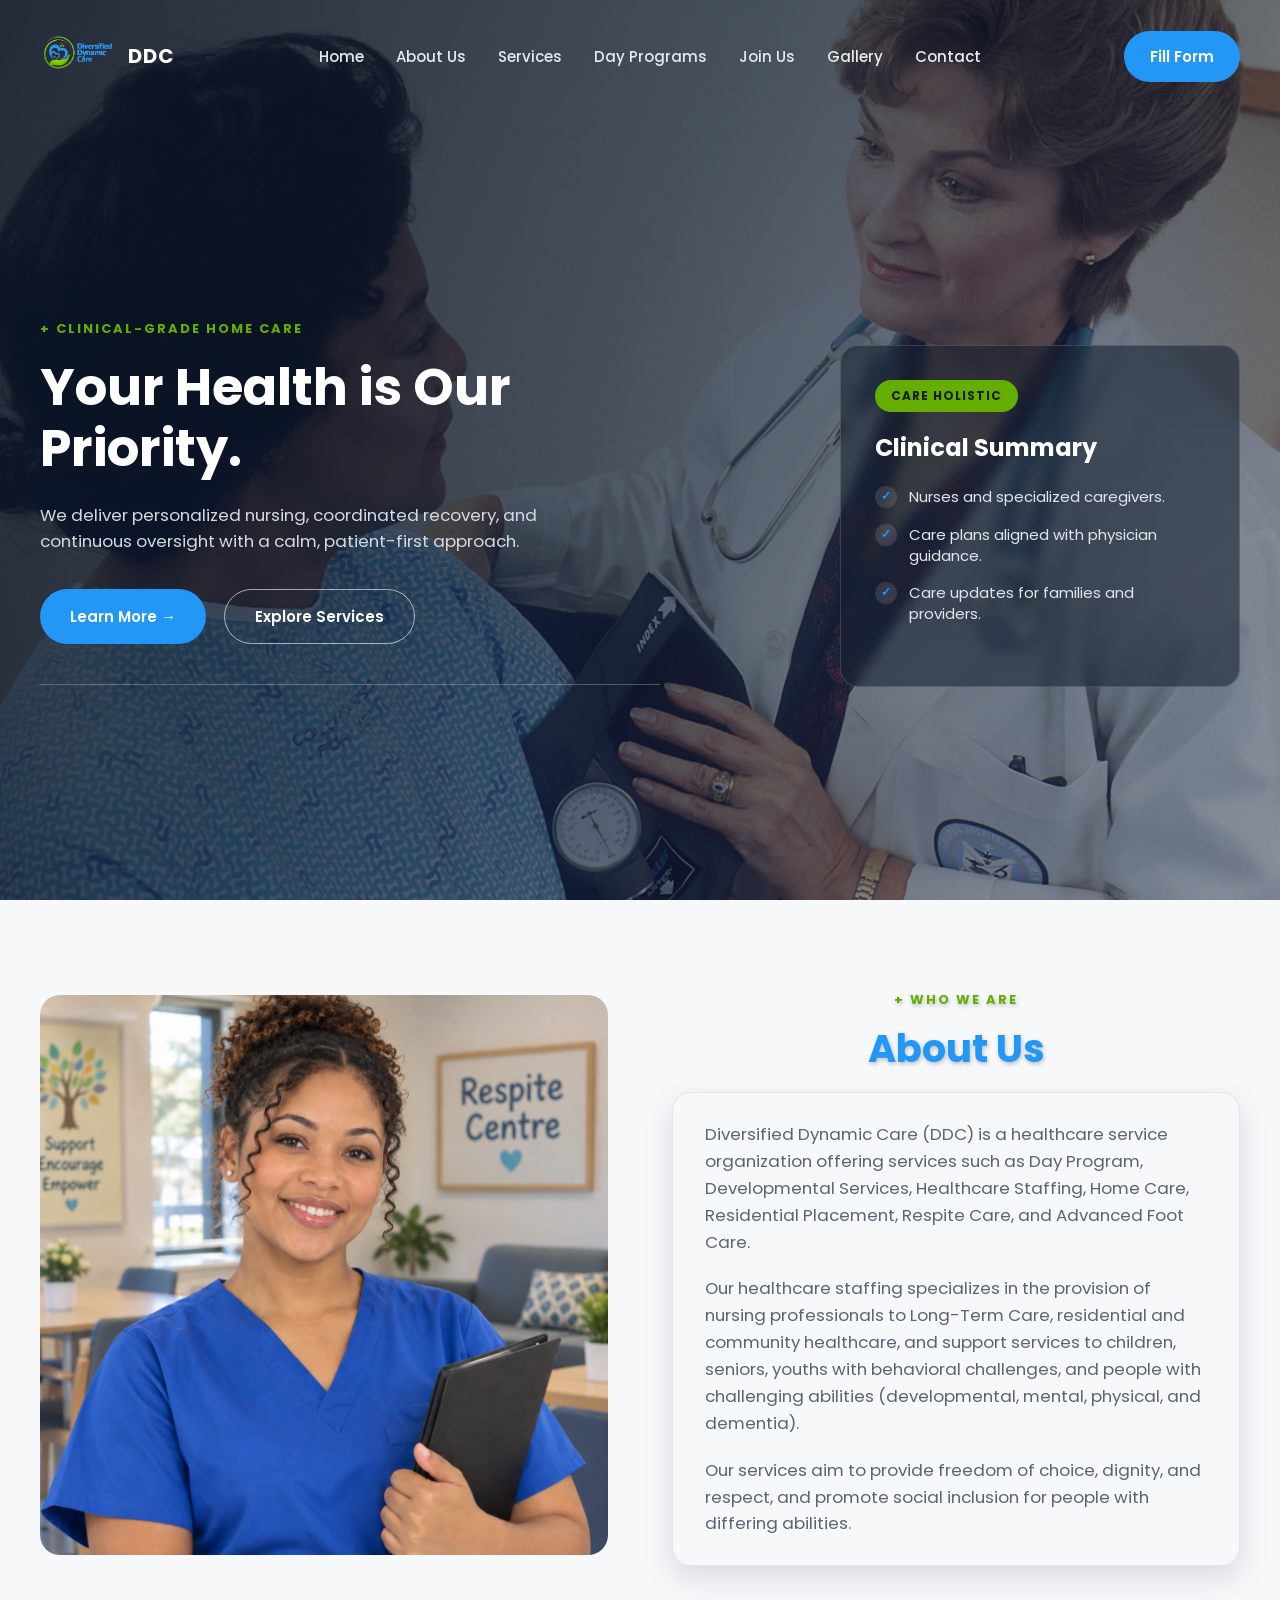
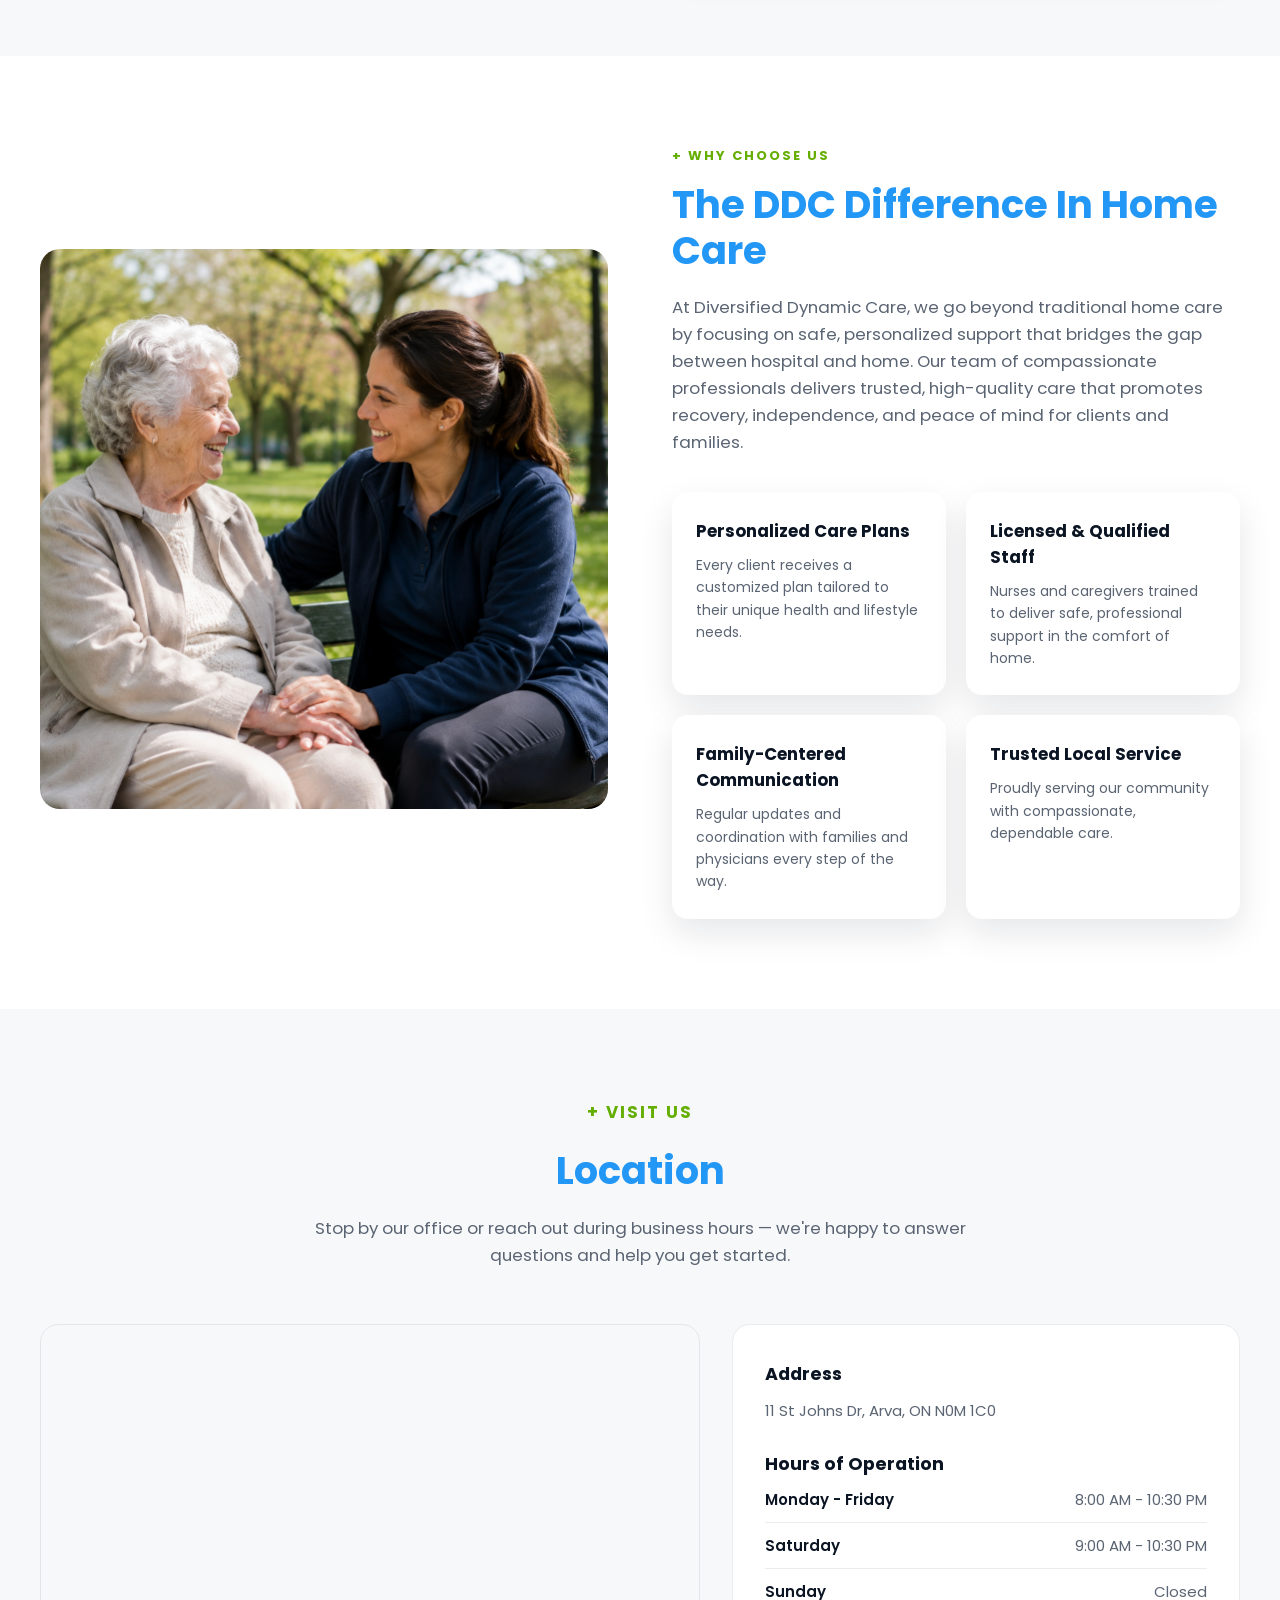
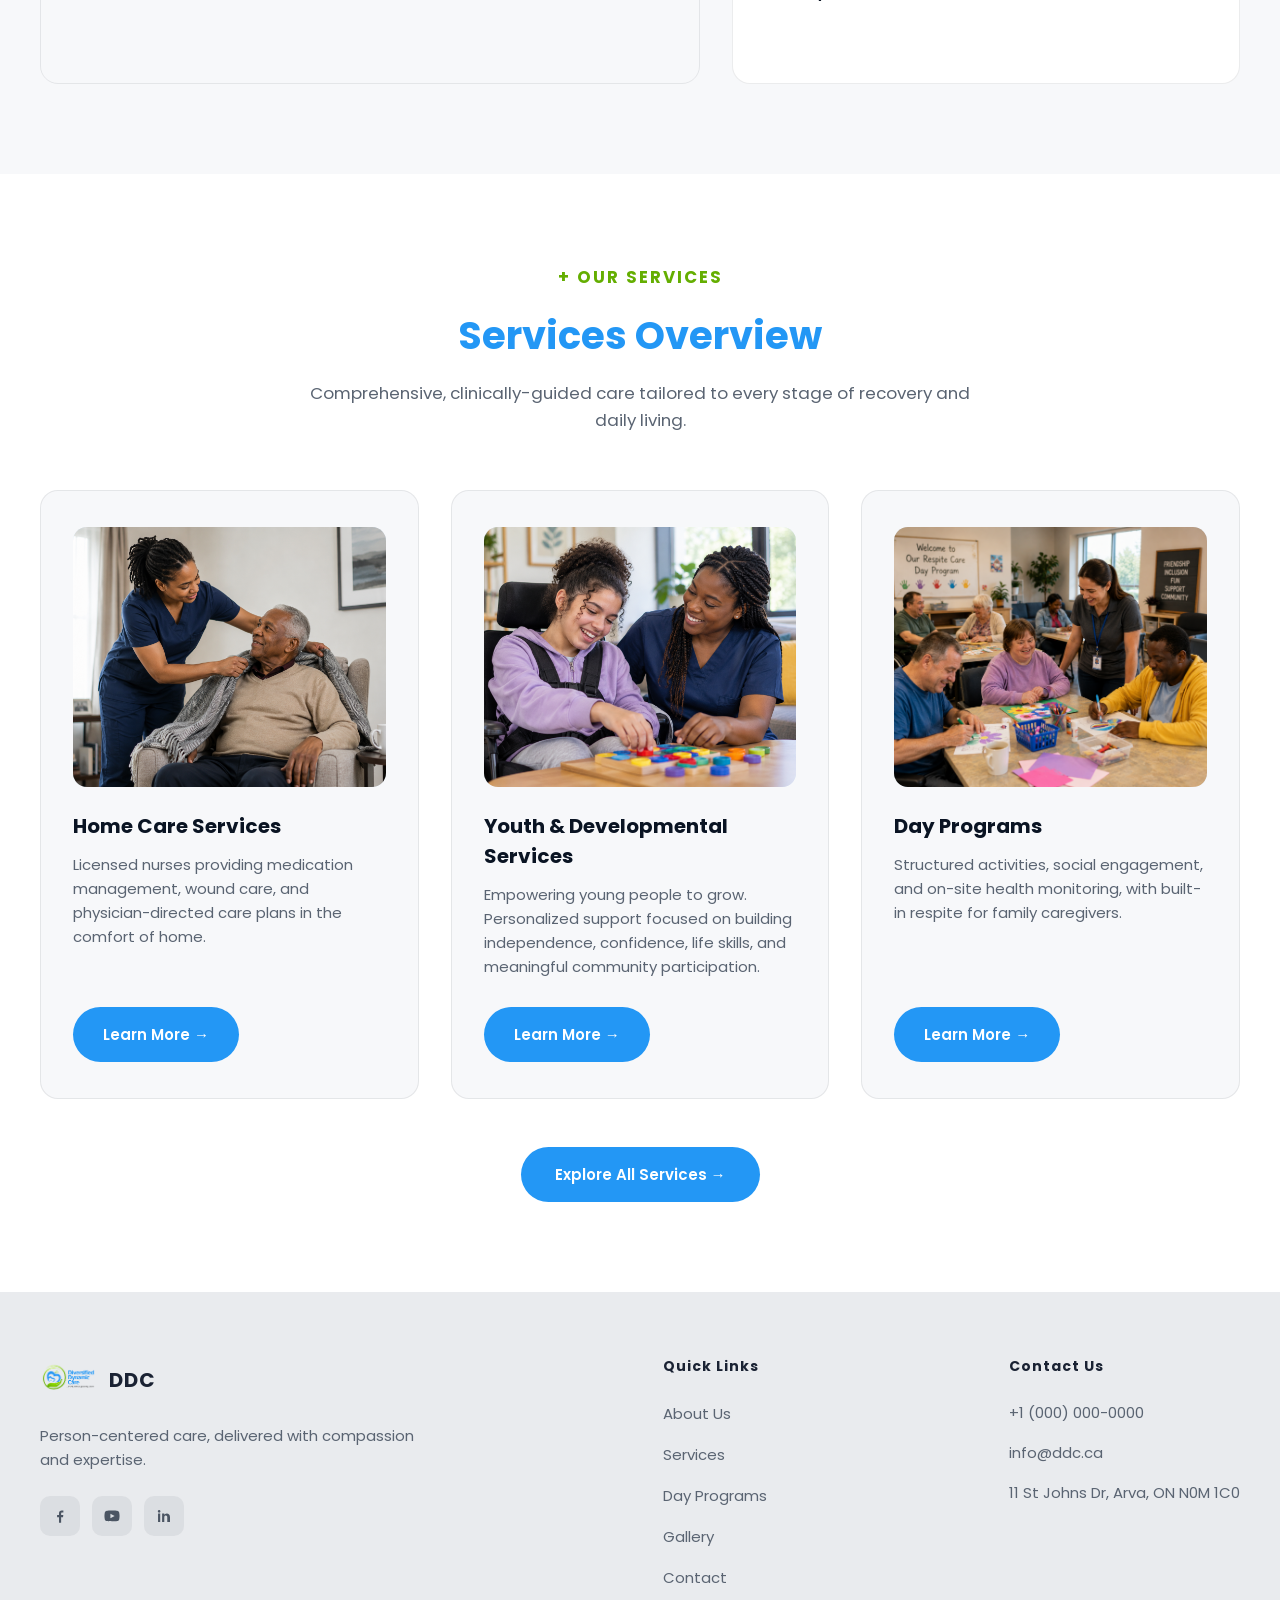
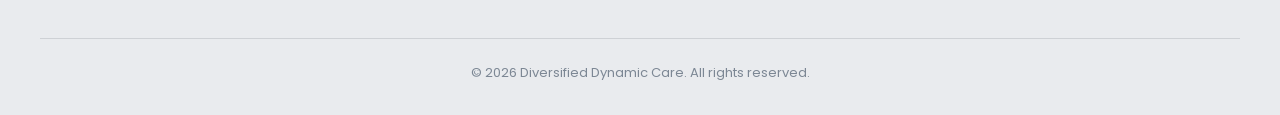
==== index.html @ 555a5833 "added about us section and image of caregiver" ====
<!doctype html>
<html lang="en">
  <head>
    <meta charset="UTF-8" />
    <meta name="viewport" content="width=device-width, initial-scale=1.0" />
    <title>Diversified Dynamic Care</title>
    <link rel="icon" type="image/png" href="images/DDC_transparent.png" />
    <link rel="preconnect" href="https://fonts.googleapis.com" />
    <link rel="preconnect" href="https://fonts.gstatic.com" crossorigin />
    <link
      rel="stylesheet"
      href="https://fonts.googleapis.com/css2?family=Poppins:wght@400;500;600;700;800&display=swap"
    />
    <link rel="stylesheet" href="css/style.css" />
  </head>
  <body>
    <section class="hero">
      <nav class="navbar">
        <div class="logo">
          <img
            src="images/DDC_transparent.png"
            alt="Diversified Dynamic Care logo"
          />
          <span class="logo-text">DDC</span>
        </div>
        <ul class="nav-links">
          <li><a href="#">Home</a></li>
          <li><a href="pages/AboutUs.html">About Us</a></li>
          <li><a href="#">Services</a></li>
          <li><a href="#">Day Programs</a></li>
          <li><a href="#">Join Us</a></li>
          <li><a href="#">Gallery</a></li>
          <li><a href="#">Contact</a></li>
        </ul>
        <a href="#" class="btn btn-pill">Fill Form</a>
        <button
          class="nav-toggle"
          aria-label="Toggle navigation"
          aria-expanded="false"
        >
          <span></span>
          <span></span>
          <span></span>
        </button>
      </nav>

      <div class="hero-body">
        <div class="hero-content">
          <p class="eyebrow">+ CLINICAL-GRADE HOME CARE</p>
          <h1>Your Health is Our Priority.</h1>
          <p class="subtext">
            We deliver personalized nursing, coordinated recovery, and
            continuous oversight with a calm, patient-first approach.
          </p>

          <div class="hero-actions">
            <a href="#" class="btn btn-primary">Learn More →</a>
            <a href="#" class="btn btn-outline">Explore Services</a>
          </div>

          <hr class="divider" />
        </div>

        <div class="hero-card">
          <span class="badge">Care Holistic</span>
          <h2>Clinical Summary</h2>
          <ul class="checklist">
            <li>
              <span class="check">✓</span> Nurses and specialized caregivers.
            </li>
            <li>
              <span class="check">✓</span> Care plans aligned with physician
              guidance.
            </li>
            <li>
              <span class="check">✓</span> Care updates for families and
              providers.
            </li>
          </ul>
        </div>
      </div>
    </section>

    <section class="about-section" id="about-us">
      <div class="about-grid">
        <div class="about-image">
          <img
            src="images/ImageOfCareGiver.png"
            alt="Diversified Dynamic Care nursing professional"
          />
        </div>

        <div class="about-content">
          <p class="eyebrow">+ Who We Are</p>
          <h2>About Us</h2>
          <div class="about-text-card">
            <p>
              Diversified Dynamic Care (DDC) is a healthcare service organization
              offering services such as Day Program, Developmental Services,
              Healthcare Staffing, Home Care, Residential Placement, Respite Care,
              and Advanced Foot Care.
            </p>
            <p>
              Our healthcare staffing specializes in the provision of nursing
              professionals to Long-Term Care, residential and community
              healthcare, and support services to children, seniors, youths with
              behavioral challenges, and people with challenging abilities
              (developmental, mental, physical, and dementia).
            </p>
            <p>
              Our services aim to provide freedom of choice, dignity, and respect,
              and promote social inclusion for people with differing abilities.
            </p>
          </div>
        </div>
      </div>
    </section>

    <section class="why-choose-section" id="why-choose-us">
      <div class="why-choose-grid">
        <div class="why-choose-image">
          <img
            src="images/CompanionCare.png"
            alt="Caregiver supporting a client at home"
          />
        </div>

        <div class="why-choose-content">
          <p class="eyebrow">+ WHY CHOOSE US</p>
          <h2>The DDC Difference In Home Care</h2>
          <p class="why-choose-text">
            At Diversified Dynamic Care, we go beyond traditional home care by
            focusing on safe, personalized support that bridges the gap between
            hospital and home. Our team of compassionate professionals delivers
            trusted, high-quality care that promotes recovery, independence, and
            peace of mind for clients and families.
          </p>

          <div class="why-choose-cards">
            <div class="why-card">
              <h3>Personalized Care Plans</h3>
              <p>
                Every client receives a customized plan tailored to their unique
                health and lifestyle needs.
              </p>
            </div>
            <div class="why-card">
              <h3>Licensed &amp; Qualified Staff</h3>
              <p>
                Nurses and caregivers trained to deliver safe, professional
                support in the comfort of home.
              </p>
            </div>
            <div class="why-card">
              <h3>Family-Centered Communication</h3>
              <p>
                Regular updates and coordination with families and physicians
                every step of the way.
              </p>
            </div>
            <div class="why-card">
              <h3>Trusted Local Service</h3>
              <p>
                Proudly serving our community with compassionate, dependable
                care.
              </p>
            </div>
          </div>
        </div>
      </div>
    </section>

    <section class="location-section" id="location">
      <div class="location-header">
        <p class="eyebrow">+ VISIT US</p>
        <h2>Location</h2>
        <p>
          Stop by our office or reach out during business hours — we're happy to
          answer questions and help you get started.
        </p>
      </div>

      <div class="location-grid">
        <div class="location-map">
          <iframe
            src="https://www.google.com/maps?q=11+St+Johns+Dr,+Arva,+ON+N0M+1C0,+Canada&output=embed"
            width="100%"
            height="100%"
            style="border: 0"
            allowfullscreen=""
            loading="lazy"
            referrerpolicy="no-referrer-when-downgrade"
            title="Diversified Dynamic Care location map"
          ></iframe>
        </div>

        <div class="location-details">
          <div class="location-address">
            <h3>Address</h3>
            <p>11 St Johns Dr, Arva, ON N0M 1C0</p>
          </div>

          <div class="location-hours">
            <h3>Hours of Operation</h3>
            <ul class="hours-list">
              <li>
                <span>Monday - Friday</span><span>8:00 AM - 10:30 PM</span>
              </li>
              <li><span>Saturday</span><span>9:00 AM - 10:30 PM</span></li>
              <li><span>Sunday</span><span>Closed</span></li>
            </ul>
          </div>
        </div>
      </div>
    </section>

    <section class="services-summary">
      <div class="services-summary-header">
        <p class="eyebrow">+ OUR SERVICES</p>
        <h2>Services Overview</h2>
        <p>
          Comprehensive, clinically-guided care tailored to every stage of
          recovery and daily living.
        </p>
      </div>

      <div class="services-grid">
        <div class="service-card">
          <div class="service-icon service-icon--image">
            <img src="images/HomeCareCardImage.png" alt="" aria-hidden="true" />
          </div>
          <h3>Home Care Services</h3>
          <p>
            Licensed nurses providing medication management, wound care, and
            physician-directed care plans in the comfort of home.
          </p>
          <a href="pages/HomeCare.html" class="btn btn-primary">Learn More →</a>
        </div>

        <div class="service-card">
          <div class="service-icon service-icon--image">
            <img src="images/youthCareImage.png" alt="" aria-hidden="true" />
          </div>
          <h3>Youth &amp; Developmental Services</h3>
          <p>
            Empowering young people to grow. Personalized support focused on
            building independence, confidence, life skills, and meaningful
            community participation.
          </p>
          <a href="pages/YouthCare.html" class="btn btn-primary"
            >Learn More →</a
          >
        </div>

        <div class="service-card">
          <div class="service-icon service-icon--image">
            <img src="images/DayProgramImage.png" alt="" aria-hidden="true" />
          </div>
          <h3>Day Programs</h3>
          <p>
            Structured activities, social engagement, and on-site health
            monitoring, with built-in respite for family caregivers.
          </p>
          <a href="pages/DayProgram.html" class="btn btn-primary"
            >Learn More →</a
          >
        </div>
      </div>

      <div class="service-summary-exploremore">
        <a href="#" class="btn btn-primary">Explore All Services →</a>
      </div>
    </section>

    <footer class="site-footer">
      <div class="footer-main">
        <div class="footer-about">
          <div class="footer-logo">
            <img
              src="images/DDC_transparent.png"
              alt="Diversified Dynamic Care logo"
            />
            <span class="footer-logo-text">DDC</span>
          </div>
          <p class="footer-tagline">
            Person-centered care, delivered with compassion and expertise.
          </p>

          <div class="footer-social">
            <a href="#" aria-label="Facebook">
              <svg viewBox="0 0 24 24" fill="currentColor" aria-hidden="true">
                <path
                  d="M13.5 21v-7.5h2.52l.38-2.93h-2.9V8.7c0-.85.24-1.43 1.46-1.43h1.55V4.65C16.2 4.58 15.32 4.5 14.29 4.5c-2.15 0-3.63 1.31-3.63 3.72v2.35H8.13v2.93h2.53V21h2.84z"
                />
              </svg>
            </a>
            <a href="#" aria-label="YouTube">
              <svg viewBox="0 0 24 24" fill="currentColor" aria-hidden="true">
                <path
                  d="M21.58 7.2a2.75 2.75 0 0 0-1.94-1.95C17.9 4.75 12 4.75 12 4.75s-5.9 0-7.64.5A2.75 2.75 0 0 0 2.42 7.2 28.7 28.7 0 0 0 1.92 12a28.7 28.7 0 0 0 .5 4.8 2.75 2.75 0 0 0 1.94 1.95c1.74.5 7.64.5 7.64.5s5.9 0 7.64-.5a2.75 2.75 0 0 0 1.94-1.95 28.7 28.7 0 0 0 .5-4.8 28.7 28.7 0 0 0-.5-4.8zM9.9 15.02V8.98L15.5 12l-5.6 3.02z"
                />
              </svg>
            </a>
            <a href="#" aria-label="LinkedIn">
              <svg viewBox="0 0 24 24" fill="currentColor" aria-hidden="true">
                <path
                  d="M6.94 8.5H4.06V20h2.88V8.5zM5.5 4c-.97 0-1.75.79-1.75 1.75s.78 1.75 1.75 1.75 1.75-.79 1.75-1.75S6.47 4 5.5 4zM20 20v-6.4c0-3.42-1.83-5.01-4.27-5.01-1.97 0-2.85 1.08-3.34 1.84V8.5H9.5c.04.82 0 11.5 0 11.5h2.89v-6.42c0-.34.02-.69.12-.93.27-.68.89-1.39 1.93-1.39 1.36 0 1.9.99 1.9 2.46V20H20z"
                />
              </svg>
            </a>
          </div>
        </div>

        <div class="footer-links">
          <h3>Quick Links</h3>
          <ul>
            <li><a href="pages/AboutUs.html">About Us</a></li>
            <li><a href="#">Services</a></li>
            <li><a href="pages/DayProgram.html">Day Programs</a></li>
            <li><a href="#">Gallery</a></li>
            <li><a href="#">Contact</a></li>
          </ul>
        </div>

        <div class="footer-contact">
          <h3>Contact Us</h3>
          <p>+1 (000) 000-0000</p>
          <p>info@ddc.ca</p>
          <p>11 St Johns Dr, Arva, ON N0M 1C0</p>
        </div>
      </div>

      <hr class="footer-divider" />

      <p class="footer-copyright">
        &copy; 2026 Diversified Dynamic Care. All rights reserved.
      </p>
    </footer>

    <script src="js/main.js"></script>
  </body>
</html>
---- css/style.css ----
* {
  margin: 0;
  padding: 0;
  box-sizing: border-box;
}

body {
  font-family: "Poppins", Arial, Helvetica, sans-serif;
}

.hero {
  position: relative;
  width: 100%;
  min-height: 100vh;
  background: url("../images/HeroImage.jpg") no-repeat center center;
  background-size: cover;
  display: flex;
  flex-direction: column;
}

.hero::before {
  content: "";
  position: absolute;
  inset: 0;
  background: linear-gradient(
    120deg,
    rgba(10, 20, 35, 0.88) 0%,
    rgba(10, 25, 45, 0.72) 45%,
    rgba(10, 25, 45, 0.4) 100%
  );
  z-index: 0;
}

.navbar {
  position: relative;
  z-index: 2;
  width: 100%;
  display: flex;
  align-items: center;
  justify-content: space-between;
  gap: 30px;
  padding: 24px 40px;
}

.navbar .logo {
  display: flex;
  align-items: center;
  gap: 12px;
}

.navbar .logo img {
  height: 64px;
}

.navbar .logo-text {
  color: #fff;
  font-size: 20px;
  font-weight: 700;
  letter-spacing: 1px;
}

.navbar .nav-links {
  list-style: none;
  display: flex;
  gap: 32px;
  flex: 1;
  justify-content: center;
}

.navbar .nav-links a {
  position: relative;
  display: inline-block;
  color: #e7ebf0;
  text-decoration: none;
  font-size: 15px;
  font-weight: 500;
}

.navbar .nav-links a:hover {
  color: #2397f5;
}

/* Create the underline */
.navbar .nav-links a::after {
  content: "";
  position: absolute;
  left: 0;
  bottom: -5px;
  width: 0;
  height: 2px;
  background-color: #86d101;
  transition: width 0.3s ease;
}

/* Show the underline when hovering */
.navbar .nav-links a:hover::after {
  width: 100%;
}

.nav-toggle {
  display: none;
  flex-direction: column;
  justify-content: center;
  align-items: center;
  gap: 5px;
  width: 32px;
  height: 32px;
  padding: 0;
  background: transparent;
  border: none;
  cursor: pointer;
}

.nav-toggle span {
  display: block;
  width: 24px;
  height: 2px;
  background: #fff;
  border-radius: 2px;
  transition:
    transform 0.25s ease,
    opacity 0.25s ease;
}

.nav-toggle.active span:nth-child(1) {
  transform: translateY(7px) rotate(45deg);
}

.nav-toggle.active span:nth-child(2) {
  opacity: 0;
}

.nav-toggle.active span:nth-child(3) {
  transform: translateY(-7px) rotate(-45deg);
}

.btn {
  display: inline-block;
  text-decoration: none;
  border-radius: 999px;
  font-weight: 600;
  font-size: 15px;
  text-align: center;
  white-space: nowrap;
}

.btn-pill {
  background: rgb(35, 151, 245);
  color: white;
  padding: 14px 26px;
}

.btn-primary {
  background: rgb(35, 151, 245);
  color: #fff;
  padding: 16px 30px;
}

.btn-primary:hover {
  background: #86d101;
}

.btn-outline {
  background: transparent;
  color: #fff;
  border: 1px solid rgba(255, 255, 255, 0.6);
  padding: 15px 30px;
}

.btn-outline:hover {
  border-color: #fff;
}

.hero-body {
  position: relative;
  z-index: 1;
  flex: 1;
  width: 100%;
  max-width: 1300px;
  margin: 0 auto;
  padding: 60px 40px 40px;
  display: flex;
  align-items: center;
  justify-content: space-between;
  gap: 60px;
  flex-wrap: wrap;
}

.hero-content {
  max-width: 620px;
}

.eyebrow {
  color: #64ae01;
  font-size: 13px;
  font-weight: 700;
  letter-spacing: 2px;
  text-transform: uppercase;
  margin-bottom: 18px;
}

.hero-content h1 {
  font-family: "Poppins", Arial, Helvetica, sans-serif;
  color: #fff;
  font-size: 3.2rem;
  font-weight: 700;
  line-height: 1.2;
  margin-bottom: 22px;
}

.hero-content .subtext {
  color: #d5dae1;
  font-size: 1.05rem;
  line-height: 1.6;
  max-width: 520px;
  margin-bottom: 34px;
}

.hero-actions {
  display: flex;
  gap: 18px;
  margin-bottom: 40px;
  flex-wrap: wrap;
}

.hero-content .divider {
  border: none;
  border-top: 1px solid rgba(255, 255, 255, 0.25);
  margin-bottom: 28px;
}

.stats {
  display: flex;
  gap: 40px;
}

.stat {
  display: flex;
  flex-direction: column;
  gap: 4px;
  padding-right: 40px;
  border-right: 1px solid rgba(255, 255, 255, 0.2);
}

.stat:last-child {
  border-right: none;
  padding-right: 0;
}

.stat-number {
  color: #fff;
  font-size: 1.7rem;
  font-weight: 700;
}

.stat-label {
  color: #b7bfc9;
  font-size: 12px;
  letter-spacing: 1px;
  text-transform: uppercase;
}

.hero-card {
  background: rgba(20, 32, 48, 0.55);
  border: 1px solid rgba(255, 255, 255, 0.15);
  border-radius: 18px;
  padding: 34px;
  width: 100%;
  max-width: 400px;
  backdrop-filter: blur(6px);
}

.hero-card .badge {
  display: inline-block;
  background: rgb(100, 174, 1);
  color: #1c1c1c;
  font-size: 12px;
  font-weight: 700;
  letter-spacing: 1px;
  text-transform: uppercase;
  padding: 7px 16px;
  border-radius: 999px;
  margin-bottom: 20px;
}

.hero-card h2 {
  color: #fff;
  font-size: 1.5rem;
  font-weight: 700;
  margin-bottom: 22px;
  line-height: 1.3;
}

.checklist {
  list-style: none;
  display: flex;
  flex-direction: column;
  gap: 16px;
  margin-bottom: 28px;
}

.checklist li {
  display: flex;
  align-items: flex-start;
  gap: 12px;
  color: #e2e6eb;
  font-size: 15px;
  line-height: 1.4;
}

.checklist .check {
  flex-shrink: 0;
  display: inline-flex;
  align-items: center;
  justify-content: center;
  width: 22px;
  height: 22px;
  border-radius: 50%;
  background: rgba(255, 255, 255, 0.12);
  color: rgb(35, 151, 245);
  font-size: 12px;
  font-weight: 700;
}

.scroll-indicator {
  position: relative;
  z-index: 1;
  display: flex;
  flex-direction: column;
  align-items: center;
  gap: 8px;
  color: #cfd5db;
  font-size: 13px;
  padding-bottom: 30px;
}

.arrow-down {
  font-size: 16px;
}

@media (max-width: 1024px) {
  .nav-toggle {
    display: flex;
  }

  .navbar .btn-pill {
    margin-left: auto;
  }

  .navbar .nav-links {
    list-style: none;
    display: flex;
    flex-direction: column;
    gap: 20px;
    position: absolute;
    top: 100%;
    left: 0;
    right: 0;
    background: #0a1423;
    padding: 20px 40px;
    max-height: 0;
    overflow: hidden;
    opacity: 0;
    visibility: hidden;
    transition:
      max-height 0.3s ease,
      opacity 0.3s ease;
  }

  .navbar .nav-links.open {
    max-height: 400px;
    opacity: 1;
    visibility: visible;
  }

  .hero-body {
    padding-top: 40px;
  }

  .hero-content h1 {
    font-size: 2.3rem;
  }
}

@media (max-width: 480px) {
  .navbar {
    padding: 16px 20px;
    gap: 12px;
  }

  .navbar .logo img {
    height: 48px;
  }

  .navbar .logo-text {
    font-size: 17px;
  }

  .navbar .btn-pill {
    padding: 10px 16px;
    font-size: 13px;
  }

  .navbar .nav-links {
    padding: 20px;
  }
}

.site-footer {
  background: #e9ebee;
  padding: 64px 40px 32px;
}

.footer-main {
  max-width: 1300px;
  margin: 0 auto;
  display: flex;
  justify-content: space-between;
  gap: 60px;
  flex-wrap: wrap;
}

.footer-about {
  max-width: 380px;
}

.footer-logo {
  display: flex;
  align-items: center;
  gap: 12px;
  margin-bottom: 20px;
}

.footer-logo img {
  height: 48px;
}

.footer-logo-text {
  color: #1a2233;
  font-size: 20px;
  font-weight: 700;
  letter-spacing: 1px;
}

.footer-tagline {
  color: #5a6472;
  font-size: 15px;
  line-height: 1.6;
  margin-bottom: 24px;
}

.footer-social {
  display: flex;
  gap: 12px;
}

.footer-social a {
  display: flex;
  align-items: center;
  justify-content: center;
  width: 40px;
  height: 40px;
  border-radius: 10px;
  background: rgba(10, 20, 35, 0.06);
  color: #4b5563;
  text-decoration: none;
}

.footer-social a:hover {
  background: rgb(35, 151, 245);
  color: #fff;
}

.footer-social svg {
  width: 18px;
  height: 18px;
}

.footer-links h3,
.footer-contact h3 {
  color: #1a2233;
  font-size: 14px;
  font-weight: 700;
  letter-spacing: 1px;
  margin-bottom: 24px;
}

.footer-links ul {
  list-style: none;
  display: flex;
  flex-direction: column;
  gap: 16px;
}

.footer-links a {
  color: #5a6472;
  text-decoration: none;
  font-size: 15px;
}

.footer-links a:hover {
  color: rgb(35, 151, 245);
}

.footer-contact p {
  color: #5a6472;
  font-size: 15px;
  line-height: 1.6;
  margin-bottom: 16px;
  max-width: 260px;
}

.footer-divider {
  max-width: 1300px;
  margin: 48px auto 24px;
  border: none;
  border-top: 1px solid rgba(10, 20, 35, 0.12);
}

.footer-copyright {
  text-align: center;
  color: #7c8794;
  font-size: 13px;
}

.about-section {
  background: #f7f8fa;
  padding: 90px 40px;
}

.about-grid {
  max-width: 1300px;
  margin: 0 auto;
  display: grid;
  grid-template-columns: 1fr 1fr;
  gap: 64px;
  align-items: center;
}

.about-image img {
  width: 100%;
  height: 560px;
  object-fit: cover;
  object-position: top center;
  border-radius: 20px;
}

.about-content .eyebrow {
  margin-bottom: 16px;
  color: #64ae01;
}

.about-content h2 {
  font-family: "Poppins", Arial, Helvetica, sans-serif;
  color: rgb(35, 151, 245);
  font-size: 2.4rem;
  font-weight: 700;
  line-height: 1.2;
  margin-bottom: 20px;
}

.about-text-card {
  background: #f7f8fa;
  border: 1px solid rgba(10, 20, 35, 0.08);
  border-radius: 18px;
  padding: 28px 32px;
  box-shadow: 0 12px 30px rgba(10, 20, 35, 0.12);
}

.about-content .eyebrow,
.about-content h2 {
  text-align: center;
  text-shadow: 1px 2px 4px rgba(10, 20, 35, 0.25);
}

.about-text-card p {
  color: #5a6472;
  font-size: 1.05rem;
  line-height: 1.6;
  margin-bottom: 20px;
}

.about-text-card p:last-child {
  margin-bottom: 0;
}

@media (max-width: 900px) {
  .about-grid {
    grid-template-columns: 1fr;
  }

  .about-image img {
    height: 340px;
  }
}

.why-choose-section {
  background: #fff;
  padding: 90px 40px;
}

.why-choose-grid {
  max-width: 1300px;
  margin: 0 auto;
  display: grid;
  grid-template-columns: 1fr 1fr;
  gap: 64px;
  align-items: center;
}

.why-choose-image img {
  width: 100%;
  height: 560px;
  object-fit: cover;
  border-radius: 20px;
}

.why-choose-content .eyebrow {
  margin-bottom: 16px;
}

.why-choose-content h2 {
  font-family: "Poppins", Arial, Helvetica, sans-serif;
  color: rgb(35, 151, 245);
  font-size: 2.4rem;
  font-weight: 700;
  line-height: 1.2;
  margin-bottom: 20px;
}

.why-choose-text {
  color: #5a6472;
  font-size: 1.05rem;
  line-height: 1.6;
  margin-bottom: 36px;
}

.why-choose-cards {
  display: grid;
  grid-template-columns: repeat(2, 1fr);
  gap: 20px;
}

.why-card {
  background: #fff;
  border-radius: 16px;
  padding: 26px 24px;
  box-shadow: 0 14px 34px rgba(10, 20, 35, 0.1);
  transition:
    transform 0.25s ease,
    box-shadow 0.25s ease;
}

.why-card:hover {
  transform: translateY(-8px);
  box-shadow: 0 20px 40px rgba(10, 20, 35, 0.16);
}

.why-card h3 {
  color: #0a1423;
  font-size: 1.05rem;
  font-weight: 700;
  margin-bottom: 10px;
}

.why-card p {
  color: #5a6472;
  font-size: 14px;
  line-height: 1.6;
}

@media (max-width: 900px) {
  .why-choose-grid {
    grid-template-columns: 1fr;
  }

  .why-choose-image img {
    height: 340px;
  }

  .why-choose-cards {
    grid-template-columns: 1fr;
  }
}

.location-section {
  background: #f7f8fa;
  padding: 90px 40px;
}

.location-header {
  max-width: 700px;
  margin: 0 auto 56px;
  text-align: center;
}

.location-header .eyebrow {
  margin-bottom: 16px;
  color: #64ae01;
}

.location-header h2 {
  font-family: "Poppins", Arial, Helvetica, sans-serif;
  color: rgb(35, 151, 245);
  font-size: 2.4rem;
  font-weight: 700;
  margin-bottom: 16px;
}

.location-header p {
  color: #5a6472;
  font-size: 1.05rem;
  line-height: 1.6;
}

.location-grid {
  max-width: 1300px;
  margin: 0 auto;
  display: grid;
  grid-template-columns: 1.3fr 1fr;
  gap: 32px;
  align-items: stretch;
}

.location-map {
  min-height: 360px;
  border-radius: 18px;
  overflow: hidden;
  border: 1px solid rgba(10, 20, 35, 0.08);
}

.location-details {
  display: flex;
  flex-direction: column;
  gap: 28px;
  background: #fff;
  border: 1px solid rgba(10, 20, 35, 0.08);
  border-radius: 18px;
  padding: 36px 32px;
}

.location-address h3,
.location-hours h3 {
  color: #0a1423;
  font-size: 1.1rem;
  font-weight: 700;
  margin-bottom: 12px;
}

.location-address p {
  color: #5a6472;
  font-size: 15px;
  line-height: 1.6;
}

.hours-list {
  list-style: none;
  display: flex;
  flex-direction: column;
  gap: 12px;
}

.hours-list li {
  display: flex;
  justify-content: space-between;
  gap: 16px;
  color: #5a6472;
  font-size: 15px;
  line-height: 1.4;
  padding-bottom: 12px;
  border-bottom: 1px solid rgba(10, 20, 35, 0.08);
}

.hours-list li:last-child {
  border-bottom: none;
  padding-bottom: 0;
}

.hours-list li span:first-child {
  color: #0a1423;
  font-weight: 600;
}

@media (max-width: 900px) {
  .location-grid {
    grid-template-columns: 1fr;
  }

  .location-map {
    min-height: 280px;
  }
}

.services-summary {
  background: #fff;
  padding: 90px 40px;
}

.services-summary-header {
  max-width: 700px;
  margin: 0 auto 56px;
  text-align: center;
}

.services-summary-header .eyebrow {
  margin-bottom: 16px;
  color: #64ae01;
}

.services-summary-header h2 {
  font-family: "Poppins", Arial, Helvetica, sans-serif;
  color: rgb(35, 151, 245);
  font-size: 2.4rem;
  font-weight: 700;
  margin-bottom: 16px;
}

.services-summary-header p {
  color: #5a6472;
  font-size: 1.05rem;
  line-height: 1.6;
}

.services-grid {
  max-width: 1300px;
  margin: 0 auto;
  display: grid;
  grid-template-columns: repeat(3, 1fr);
  gap: 32px;
}

.service-card {
  display: flex;
  flex-direction: column;
  align-items: flex-start;
  background: #f7f8fa;
  border: 1px solid rgba(10, 20, 35, 0.08);
  border-radius: 18px;
  padding: 36px 32px;
}

.service-icon {
  display: flex;
  align-items: center;
  justify-content: center;
  width: 56px;
  height: 56px;
  border-radius: 14px;
  background: rgba(35, 151, 245, 0.12);
  color: rgb(35, 151, 245);
  margin-bottom: 24px;
}

.service-icon svg {
  width: 26px;
  height: 26px;
}

.service-icon img {
  width: 100%;
  height: 100%;
  border-radius: 14px;
  object-fit: cover;
  object-position: center;
}

.service-icon--image {
  width: 100%;
  height: 260px;
  align-self: center;
}

.service-card h3 {
  color: #0a1423;
  font-size: 1.25rem;
  font-weight: 700;
  margin-bottom: 12px;
}

.service-card p {
  color: #5a6472;
  font-size: 15px;
  line-height: 1.6;
  margin-bottom: 28px;
  flex: 1;
}

.service-card .btn {
  margin-top: auto;
}

.service-summary-exploremore {
  max-width: 1300px;
  margin: 48px auto 0;
  text-align: center;
}

.service-summary-exploremore .btn {
  padding: 16px 34px;
  animation: cta-bounce 1.6s ease-in-out infinite;
}

@keyframes cta-bounce {
  0%,
  100% {
    transform: translateY(0);
  }
  50% {
    transform: translateY(-10px);
  }
}

@media (max-width: 900px) {
  .services-grid {
    grid-template-columns: 1fr;
  }
}

@media (max-width: 700px) {
  .site-footer {
    padding: 48px 24px 24px;
  }

  .footer-main {
    flex-direction: column;
    gap: 40px;
  }
}
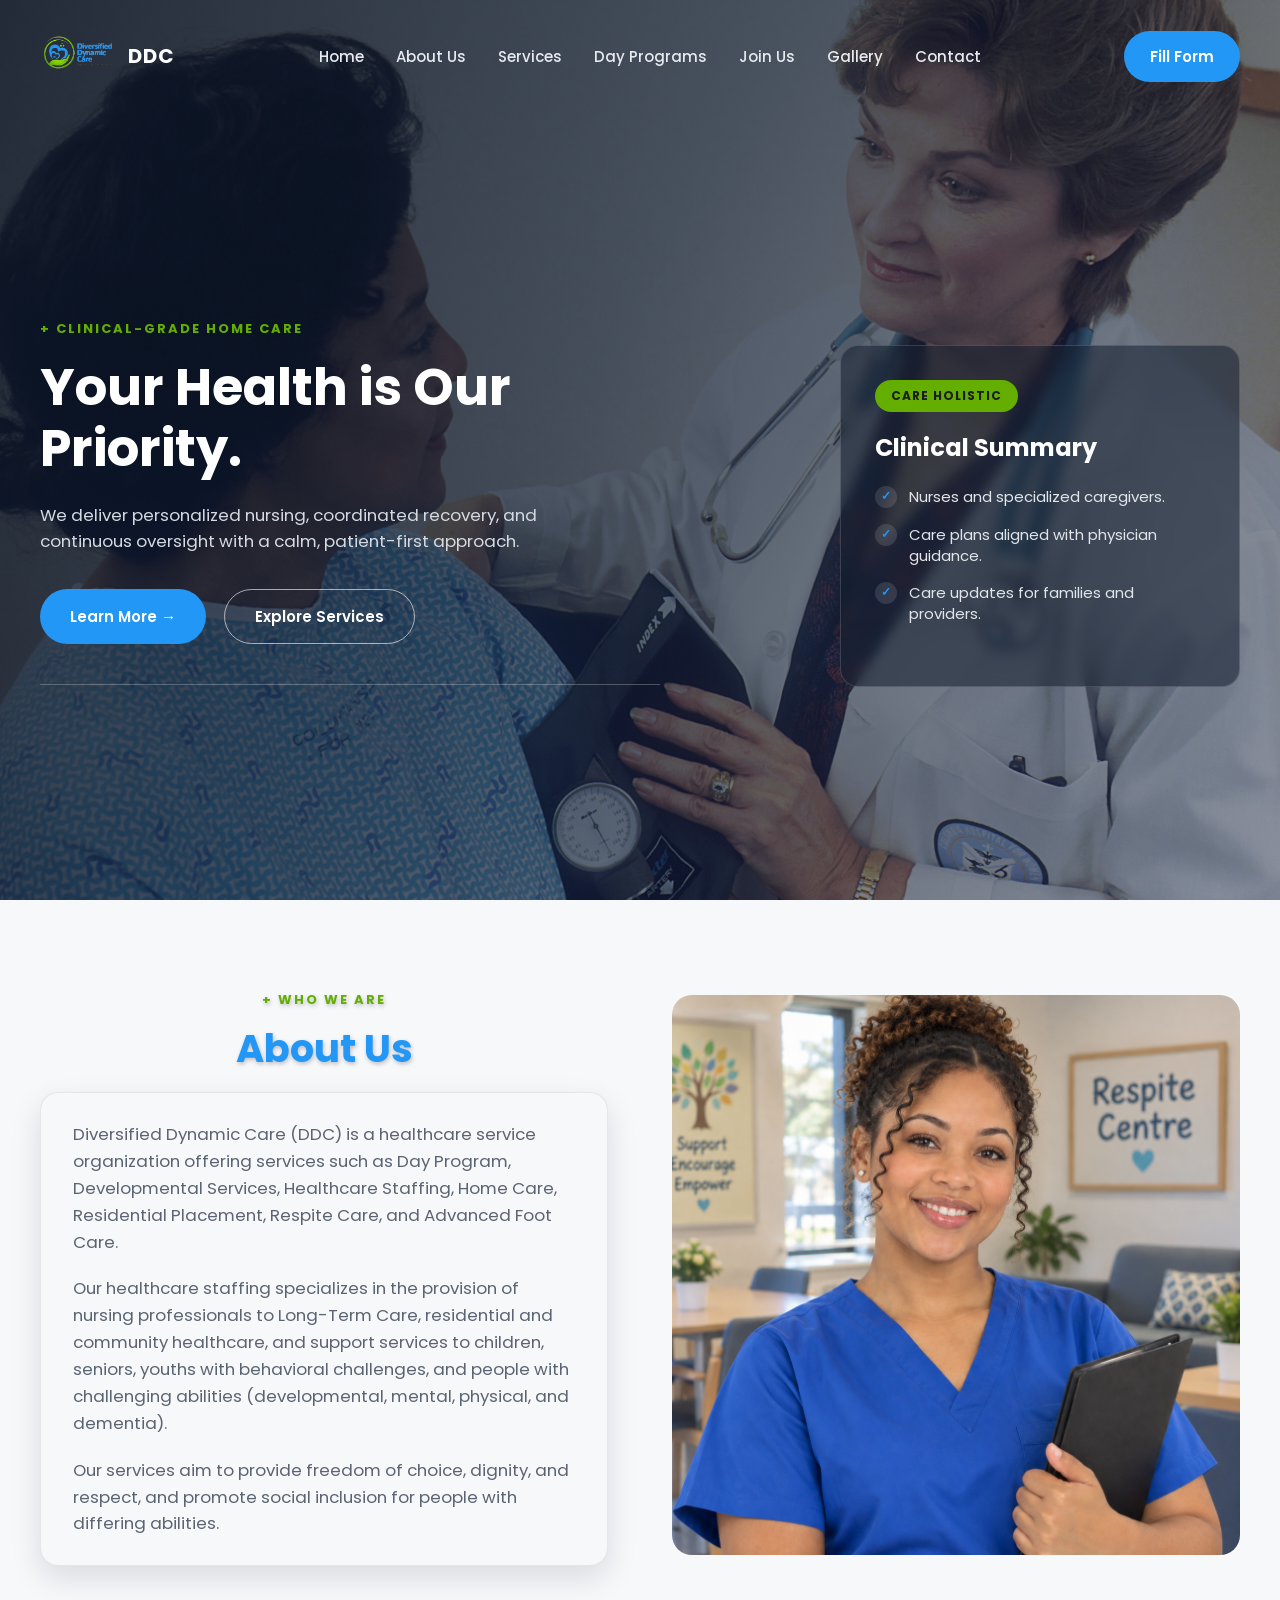
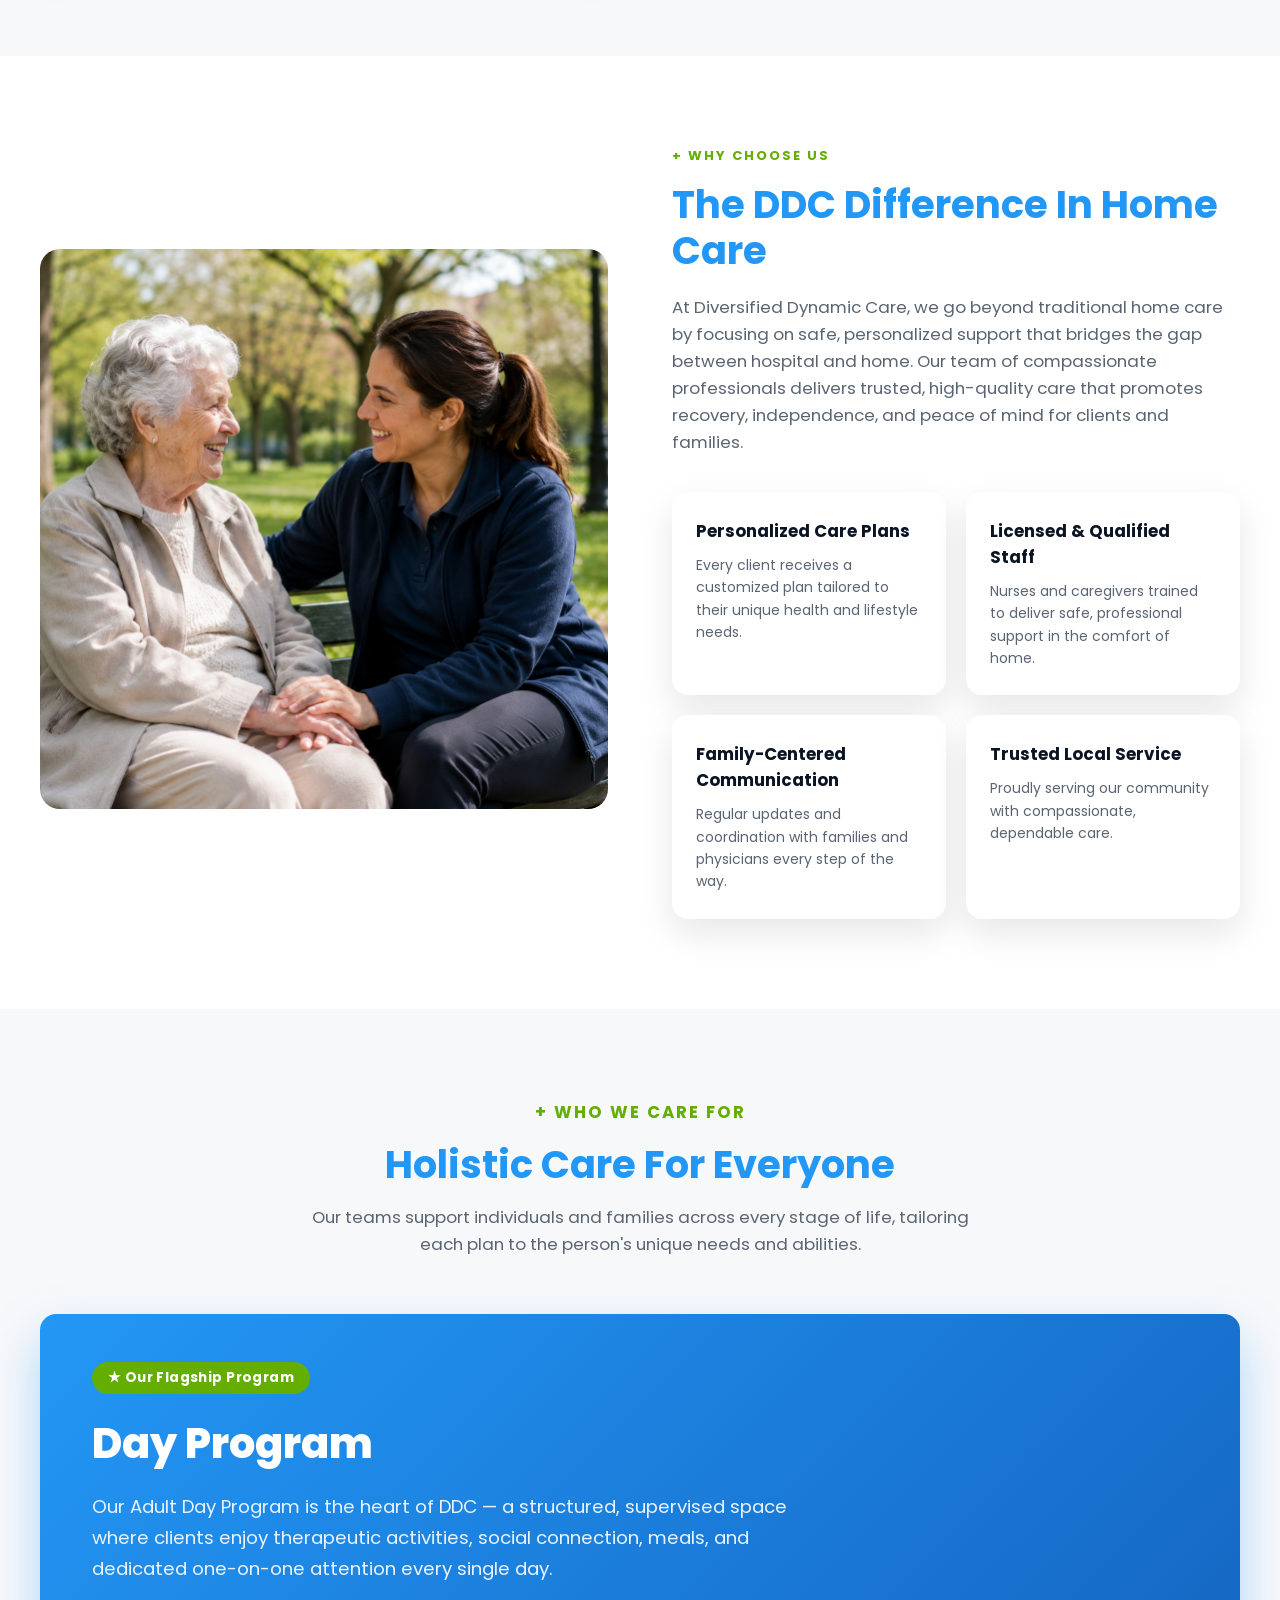
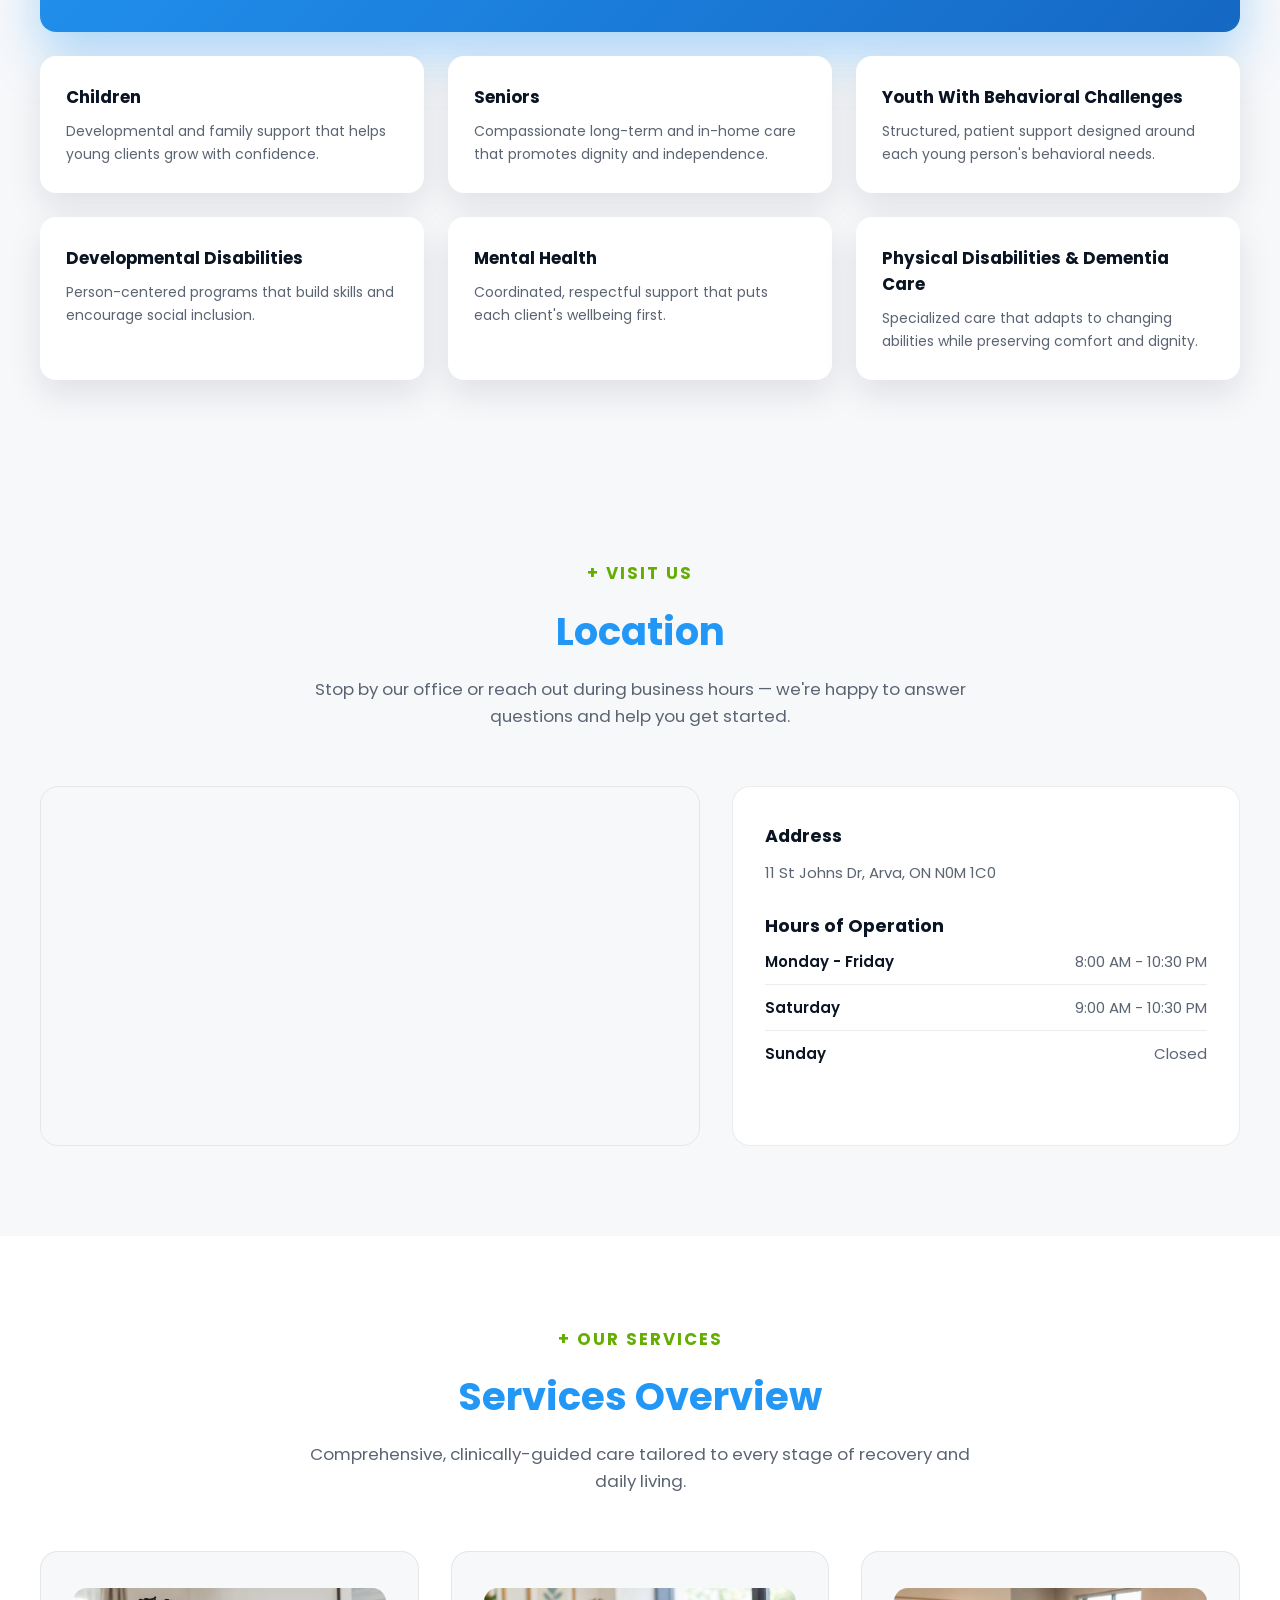
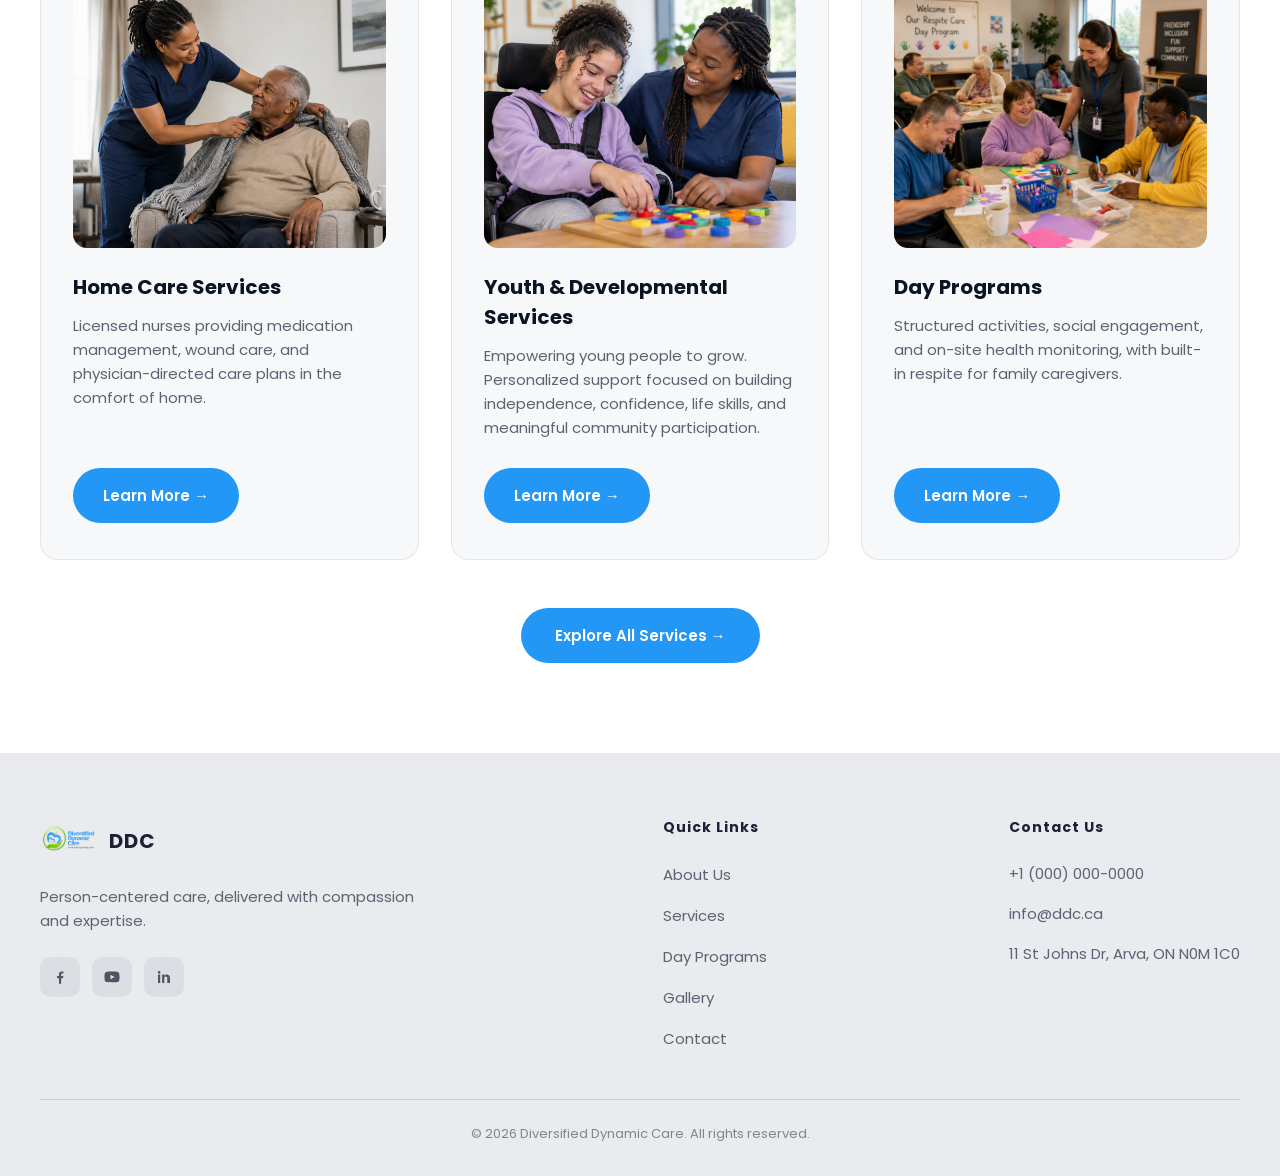
==== commit 9f7e3a77: "Added who we serve" ====
--- a/index.html
+++ b/index.html
@@ -83,13 +83,6 @@
 
     <section class="about-section" id="about-us">
       <div class="about-grid">
-        <div class="about-image">
-          <img
-            src="images/ImageOfCareGiver.png"
-            alt="Diversified Dynamic Care nursing professional"
-          />
-        </div>
-
         <div class="about-content">
           <p class="eyebrow">+ Who We Are</p>
           <h2>About Us</h2>
@@ -112,6 +105,13 @@
               and promote social inclusion for people with differing abilities.
             </p>
           </div>
+        </div>
+
+        <div class="about-image">
+          <img
+            src="images/ImageOfCareGiver.png"
+            alt="Diversified Dynamic Care nursing professional"
+          />
         </div>
       </div>
     </section>
@@ -170,6 +170,73 @@
       </div>
     </section>
 
+    <section class="who-we-care-section" id="who-we-care-for">
+      <div class="who-we-care-header">
+        <p class="eyebrow">+ WHO WE CARE FOR</p>
+        <h2>Holistic Care For Everyone</h2>
+        <p>
+          Our teams support individuals and families across every stage of
+          life, tailoring each plan to the person's unique needs and
+          abilities.
+        </p>
+      </div>
+
+      <div class="who-we-care-grid">
+        <div class="care-card care-card--featured">
+          <span class="care-badge">★ Our Flagship Program</span>
+          <h3>Day Program</h3>
+          <p>
+            Our Adult Day Program is the heart of DDC — a structured,
+            supervised space where clients enjoy therapeutic activities,
+            social connection, meals, and dedicated one-on-one attention
+            every single day.
+          </p>
+        </div>
+        <div class="care-card">
+          <h3>Children</h3>
+          <p>
+            Developmental and family support that helps young clients grow
+            with confidence.
+          </p>
+        </div>
+        <div class="care-card">
+          <h3>Seniors</h3>
+          <p>
+            Compassionate long-term and in-home care that promotes dignity
+            and independence.
+          </p>
+        </div>
+        <div class="care-card">
+          <h3>Youth With Behavioral Challenges</h3>
+          <p>
+            Structured, patient support designed around each young person's
+            behavioral needs.
+          </p>
+        </div>
+        <div class="care-card">
+          <h3>Developmental Disabilities</h3>
+          <p>
+            Person-centered programs that build skills and encourage social
+            inclusion.
+          </p>
+        </div>
+        <div class="care-card">
+          <h3>Mental Health</h3>
+          <p>
+            Coordinated, respectful support that puts each client's wellbeing
+            first.
+          </p>
+        </div>
+        <div class="care-card">
+          <h3>Physical Disabilities &amp; Dementia Care</h3>
+          <p>
+            Specialized care that adapts to changing abilities while
+            preserving comfort and dignity.
+          </p>
+        </div>
+      </div>
+    </section>
+
     <section class="location-section" id="location">
       <div class="location-header">
         <p class="eyebrow">+ VISIT US</p>
--- a/css/style.css
+++ b/css/style.css
@@ -406,6 +406,24 @@
   }
 }
 
+@media (max-width: 480px) {
+  .about-image img {
+    height: 240px;
+  }
+
+  .about-content h2 {
+    font-size: 1.7rem;
+  }
+
+  .about-text-card {
+    padding: 20px 16px;
+  }
+
+  .about-text-card p {
+    font-size: 0.95rem;
+  }
+}
+
 .site-footer {
   background: #e9ebee;
   padding: 64px 40px 32px;
@@ -585,12 +603,24 @@
 }
 
 @media (max-width: 900px) {
+  .about-section {
+    padding: 64px 24px;
+  }
+
   .about-grid {
     grid-template-columns: 1fr;
   }
 
   .about-image img {
     height: 340px;
+  }
+
+  .about-content h2 {
+    font-size: 2rem;
+  }
+
+  .about-text-card {
+    padding: 24px 20px;
   }
 }
 
@@ -683,6 +713,147 @@
   }
 }
 
+.who-we-care-section {
+  background: #f7f8fa;
+  padding: 90px 40px;
+}
+
+.who-we-care-header {
+  max-width: 700px;
+  margin: 0 auto 56px;
+  text-align: center;
+}
+
+.who-we-care-header .eyebrow {
+  margin-bottom: 16px;
+  color: #64ae01;
+}
+
+.who-we-care-header h2 {
+  font-family: "Poppins", Arial, Helvetica, sans-serif;
+  color: rgb(35, 151, 245);
+  font-size: 2.4rem;
+  font-weight: 700;
+  line-height: 1.2;
+  margin-bottom: 16px;
+}
+
+.who-we-care-header p {
+  color: #5a6472;
+  font-size: 1.05rem;
+  line-height: 1.6;
+}
+
+.who-we-care-grid {
+  max-width: 1300px;
+  margin: 0 auto;
+  display: grid;
+  grid-template-columns: repeat(3, 1fr);
+  gap: 24px;
+}
+
+.care-card {
+  background: #fff;
+  border-radius: 16px;
+  padding: 28px 26px;
+  box-shadow: 0 14px 34px rgba(10, 20, 35, 0.1);
+  transition:
+    transform 0.25s ease,
+    box-shadow 0.25s ease;
+}
+
+.care-card:hover {
+  transform: translateY(-8px);
+  box-shadow: 0 20px 40px rgba(10, 20, 35, 0.16);
+}
+
+.care-card h3 {
+  color: #0a1423;
+  font-size: 1.05rem;
+  font-weight: 700;
+  margin-bottom: 10px;
+}
+
+.care-card p {
+  color: #5a6472;
+  font-size: 14px;
+  line-height: 1.6;
+}
+
+.care-card--featured {
+  grid-column: 1 / -1;
+  background: linear-gradient(135deg, rgb(35, 151, 245), #1568c4);
+  padding: 48px 52px;
+  box-shadow: 0 24px 50px rgba(35, 151, 245, 0.35);
+}
+
+.care-card--featured:hover {
+  transform: translateY(-8px);
+  box-shadow: 0 30px 58px rgba(35, 151, 245, 0.4);
+}
+
+.care-badge {
+  display: inline-block;
+  background: #64ae01;
+  color: #fff;
+  font-size: 0.85rem;
+  font-weight: 700;
+  letter-spacing: 0.03em;
+  padding: 6px 16px;
+  border-radius: 999px;
+  margin-bottom: 18px;
+}
+
+.care-card--featured h3 {
+  color: #fff;
+  font-size: 2.6rem;
+  font-weight: 800;
+  margin-bottom: 16px;
+}
+
+.care-card--featured p {
+  color: #eaf3ff;
+  font-size: 1.15rem;
+  line-height: 1.7;
+  max-width: 700px;
+}
+
+@media (max-width: 900px) {
+  .who-we-care-section {
+    padding: 64px 24px;
+  }
+
+  .who-we-care-grid {
+    grid-template-columns: repeat(2, 1fr);
+  }
+
+  .care-card--featured {
+    padding: 36px 32px;
+  }
+
+  .care-card--featured h3 {
+    font-size: 2rem;
+  }
+}
+
+@media (max-width: 600px) {
+  .who-we-care-grid {
+    grid-template-columns: 1fr;
+  }
+
+  .care-card--featured {
+    padding: 30px 24px;
+  }
+
+  .care-card--featured h3 {
+    font-size: 1.7rem;
+  }
+
+  .care-card--featured p {
+    font-size: 1rem;
+  }
+}
+
 .location-section {
   background: #f7f8fa;
   padding: 90px 40px;
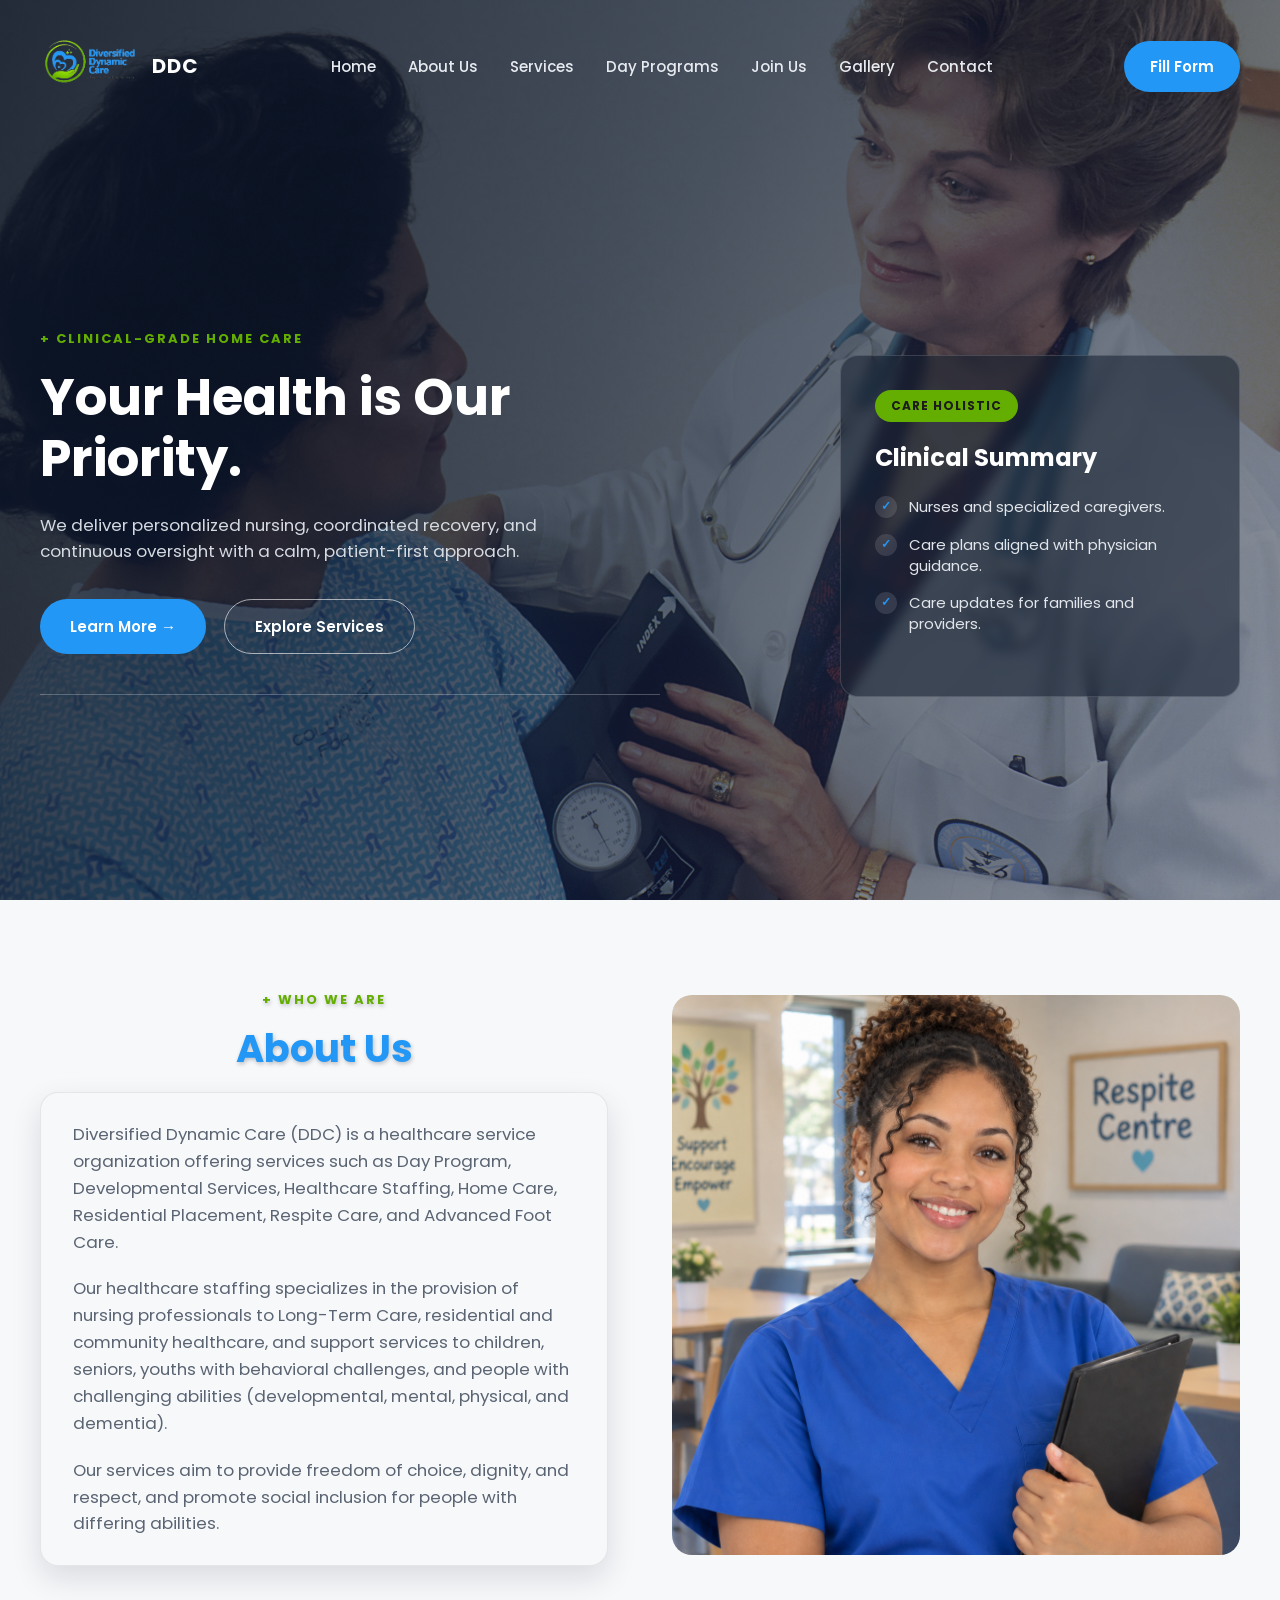
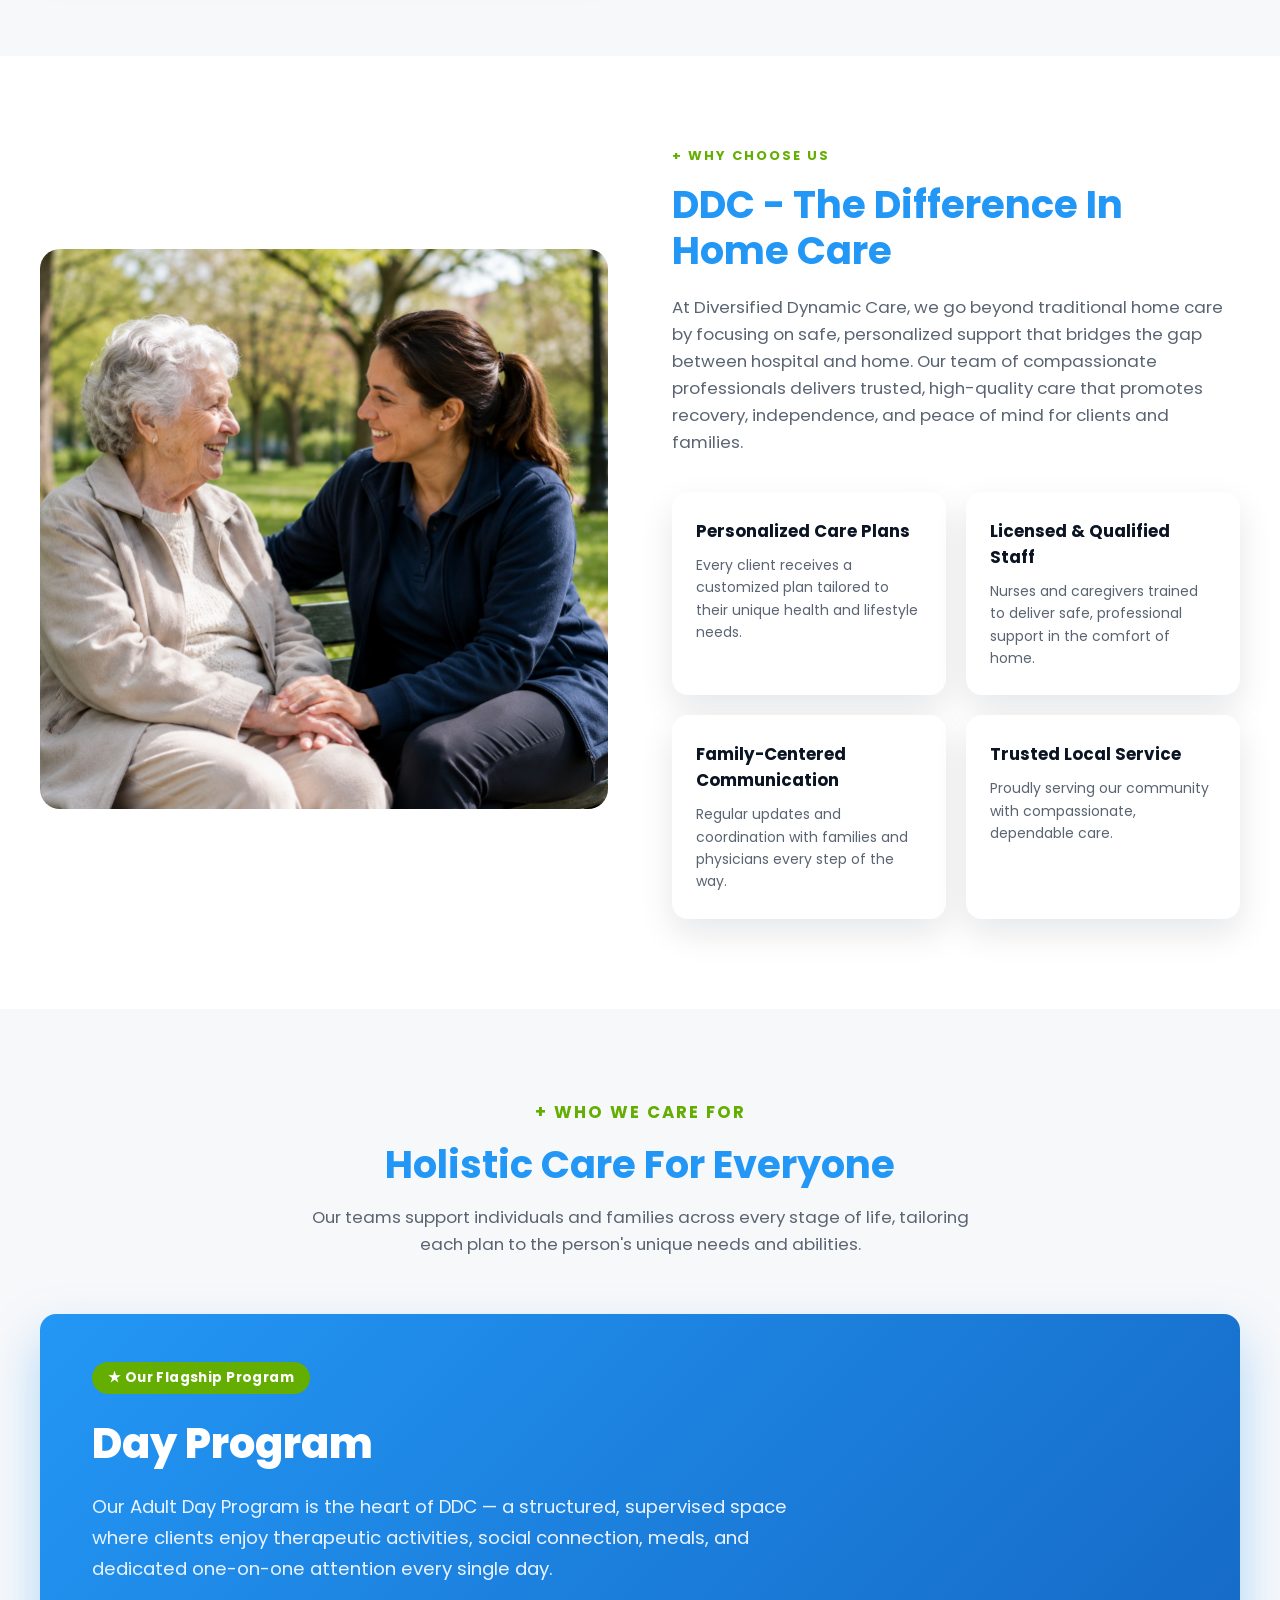
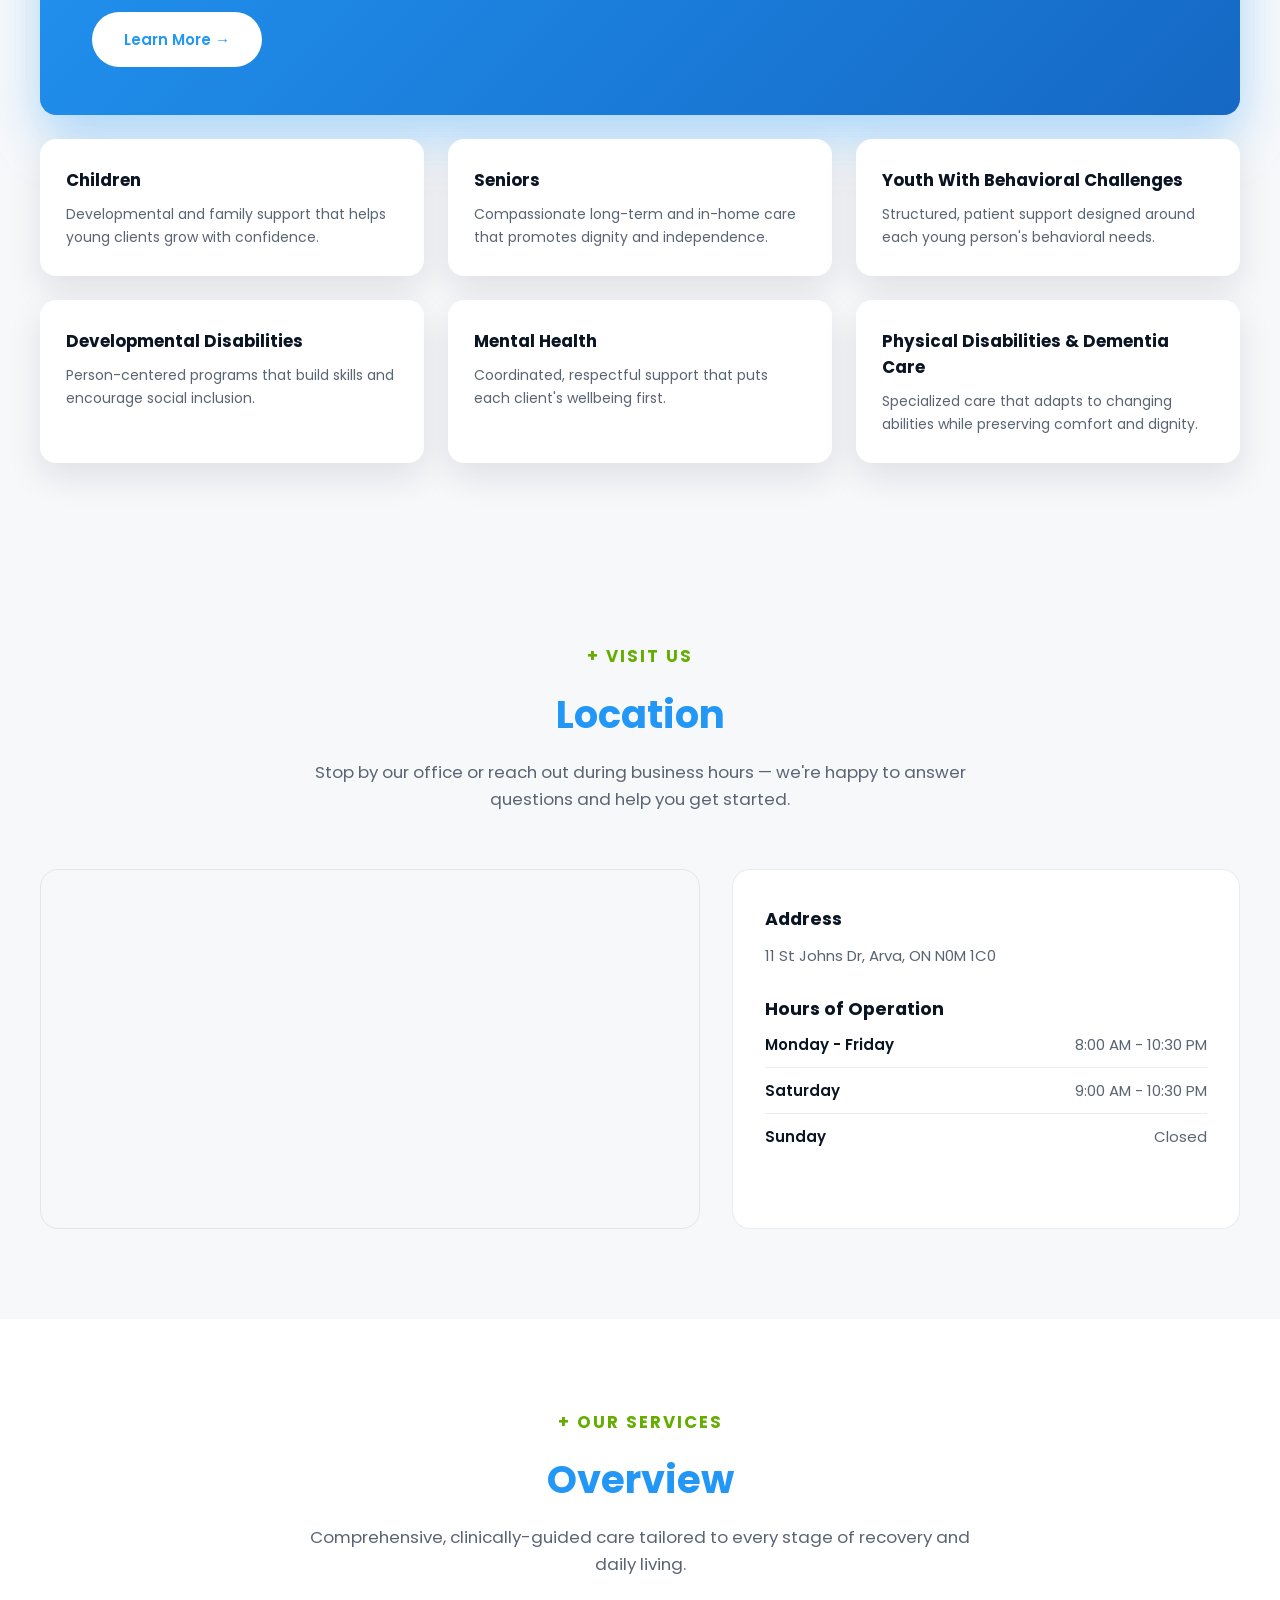
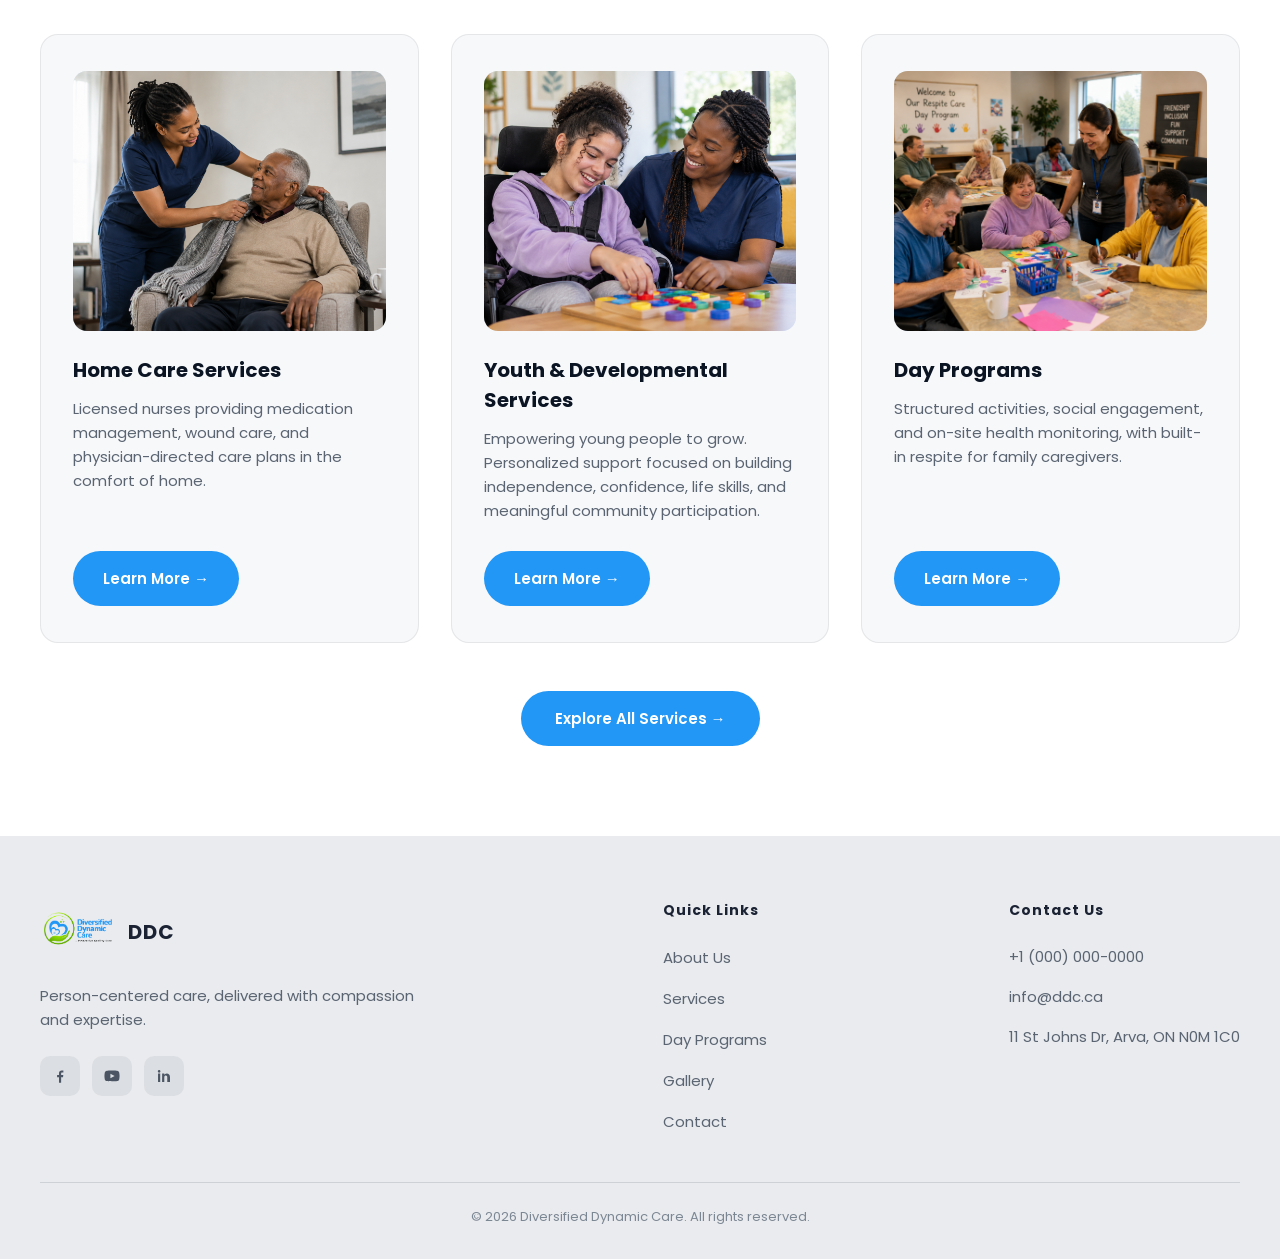
==== commit d1c03aaa: "Add Day Program learn-more link and enlarge site logo Add a "Learn More" button to the flagship Day " ====
--- a/index.html
+++ b/index.html
@@ -88,10 +88,10 @@
           <h2>About Us</h2>
           <div class="about-text-card">
             <p>
-              Diversified Dynamic Care (DDC) is a healthcare service organization
-              offering services such as Day Program, Developmental Services,
-              Healthcare Staffing, Home Care, Residential Placement, Respite Care,
-              and Advanced Foot Care.
+              Diversified Dynamic Care (DDC) is a healthcare service
+              organization offering services such as Day Program, Developmental
+              Services, Healthcare Staffing, Home Care, Residential Placement,
+              Respite Care, and Advanced Foot Care.
             </p>
             <p>
               Our healthcare staffing specializes in the provision of nursing
@@ -101,8 +101,9 @@
               (developmental, mental, physical, and dementia).
             </p>
             <p>
-              Our services aim to provide freedom of choice, dignity, and respect,
-              and promote social inclusion for people with differing abilities.
+              Our services aim to provide freedom of choice, dignity, and
+              respect, and promote social inclusion for people with differing
+              abilities.
             </p>
           </div>
         </div>
@@ -127,7 +128,7 @@
 
         <div class="why-choose-content">
           <p class="eyebrow">+ WHY CHOOSE US</p>
-          <h2>The DDC Difference In Home Care</h2>
+          <h2>DDC - The Difference In Home Care</h2>
           <p class="why-choose-text">
             At Diversified Dynamic Care, we go beyond traditional home care by
             focusing on safe, personalized support that bridges the gap between
@@ -175,9 +176,8 @@
         <p class="eyebrow">+ WHO WE CARE FOR</p>
         <h2>Holistic Care For Everyone</h2>
         <p>
-          Our teams support individuals and families across every stage of
-          life, tailoring each plan to the person's unique needs and
-          abilities.
+          Our teams support individuals and families across every stage of life,
+          tailoring each plan to the person's unique needs and abilities.
         </p>
       </div>
 
@@ -186,24 +186,26 @@
           <span class="care-badge">★ Our Flagship Program</span>
           <h3>Day Program</h3>
           <p>
-            Our Adult Day Program is the heart of DDC — a structured,
-            supervised space where clients enjoy therapeutic activities,
-            social connection, meals, and dedicated one-on-one attention
-            every single day.
-          </p>
+            Our Adult Day Program is the heart of DDC — a structured, supervised
+            space where clients enjoy therapeutic activities, social connection,
+            meals, and dedicated one-on-one attention every single day.
+          </p>
+          <a href="pages/DayProgram.html" class="btn btn-card-featured"
+            >Learn More →</a
+          >
         </div>
         <div class="care-card">
           <h3>Children</h3>
           <p>
-            Developmental and family support that helps young clients grow
-            with confidence.
+            Developmental and family support that helps young clients grow with
+            confidence.
           </p>
         </div>
         <div class="care-card">
           <h3>Seniors</h3>
           <p>
-            Compassionate long-term and in-home care that promotes dignity
-            and independence.
+            Compassionate long-term and in-home care that promotes dignity and
+            independence.
           </p>
         </div>
         <div class="care-card">
@@ -230,8 +232,8 @@
         <div class="care-card">
           <h3>Physical Disabilities &amp; Dementia Care</h3>
           <p>
-            Specialized care that adapts to changing abilities while
-            preserving comfort and dignity.
+            Specialized care that adapts to changing abilities while preserving
+            comfort and dignity.
           </p>
         </div>
       </div>
@@ -284,7 +286,7 @@
     <section class="services-summary">
       <div class="services-summary-header">
         <p class="eyebrow">+ OUR SERVICES</p>
-        <h2>Services Overview</h2>
+        <h2>Overview</h2>
         <p>
           Comprehensive, clinically-guided care tailored to every stage of
           recovery and daily living.
--- a/css/style.css
+++ b/css/style.css
@@ -49,7 +49,7 @@
 }
 
 .navbar .logo img {
-  height: 64px;
+  height: 84px;
 }
 
 .navbar .logo-text {
@@ -389,7 +389,7 @@
   }
 
   .navbar .logo img {
-    height: 48px;
+    height: 60px;
   }
 
   .navbar .logo-text {
@@ -450,7 +450,7 @@
 }
 
 .footer-logo img {
-  height: 48px;
+  height: 64px;
 }
 
 .footer-logo-text {
@@ -816,6 +816,18 @@
   font-size: 1.15rem;
   line-height: 1.7;
   max-width: 700px;
+  margin-bottom: 28px;
+}
+
+.btn-card-featured {
+  background: #fff;
+  color: rgb(35, 151, 245);
+  padding: 16px 32px;
+}
+
+.btn-card-featured:hover {
+  background: #64ae01;
+  color: #fff;
 }
 
 @media (max-width: 900px) {
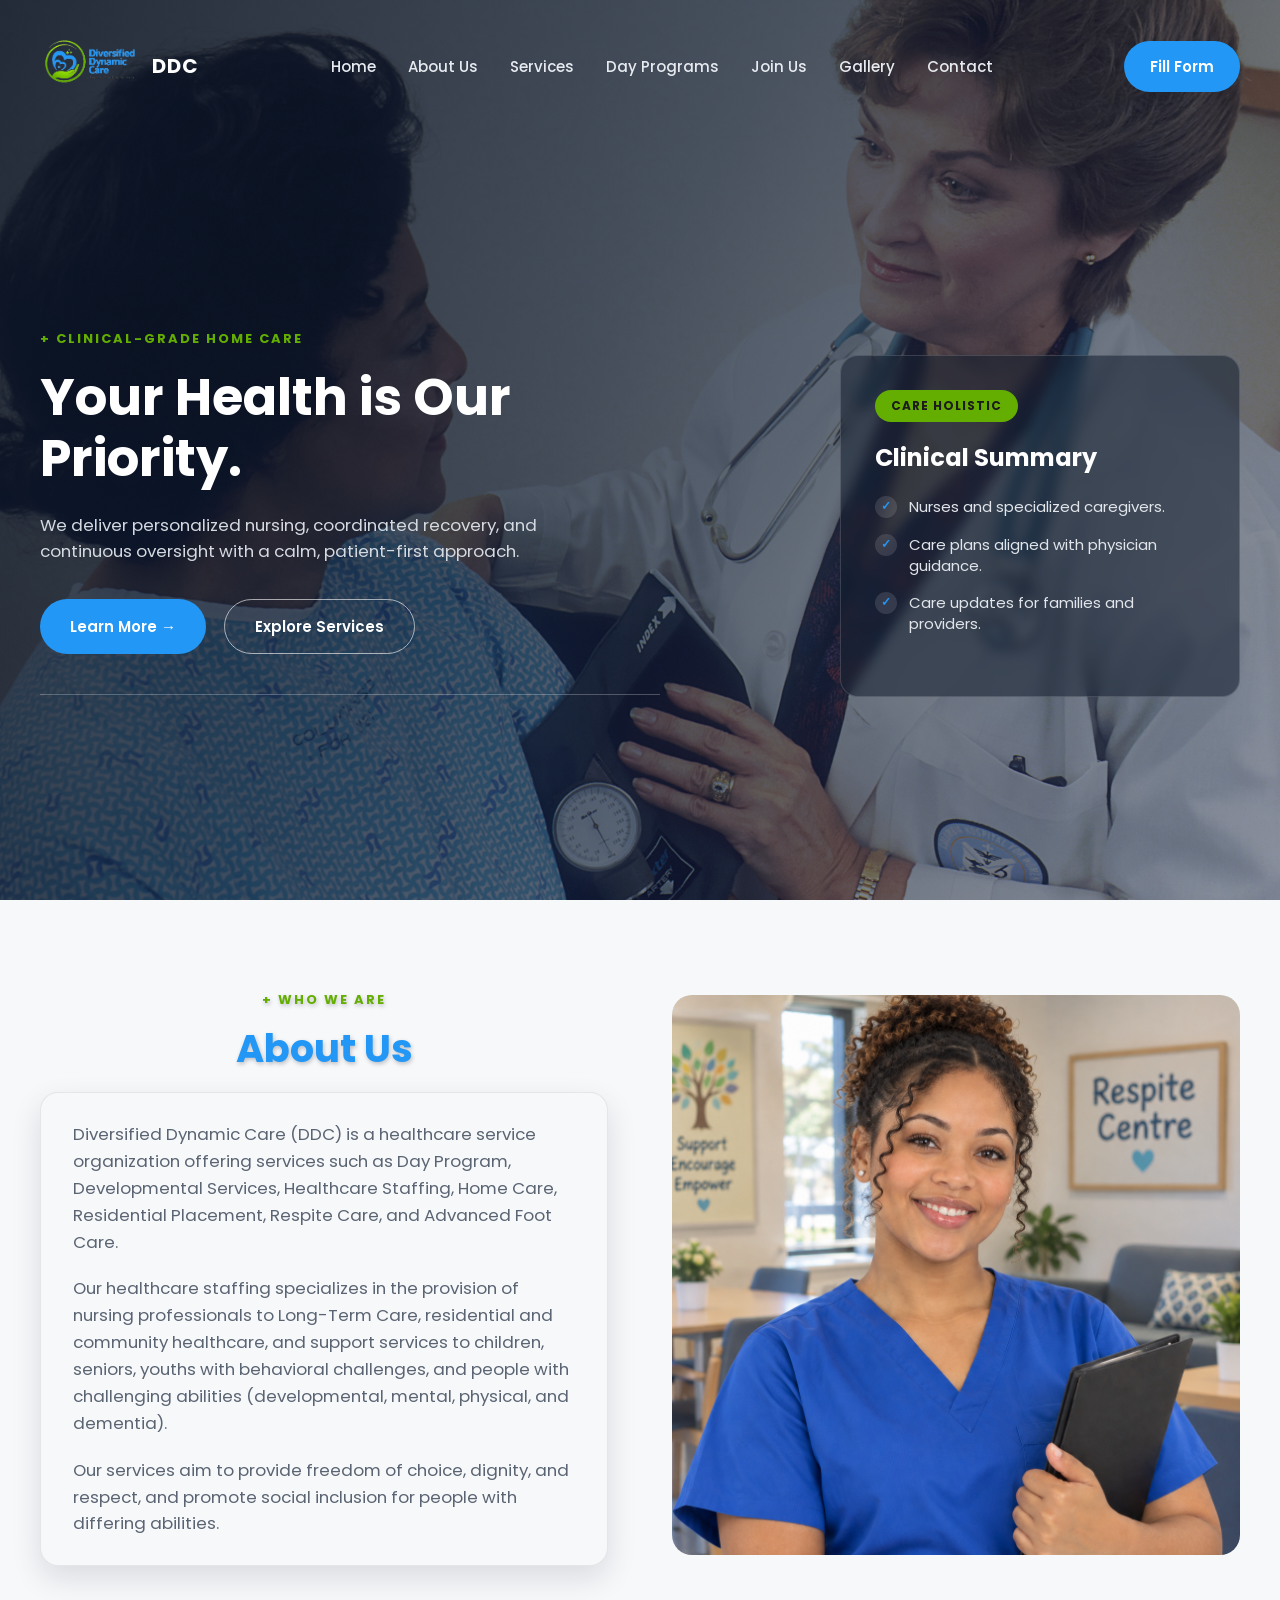
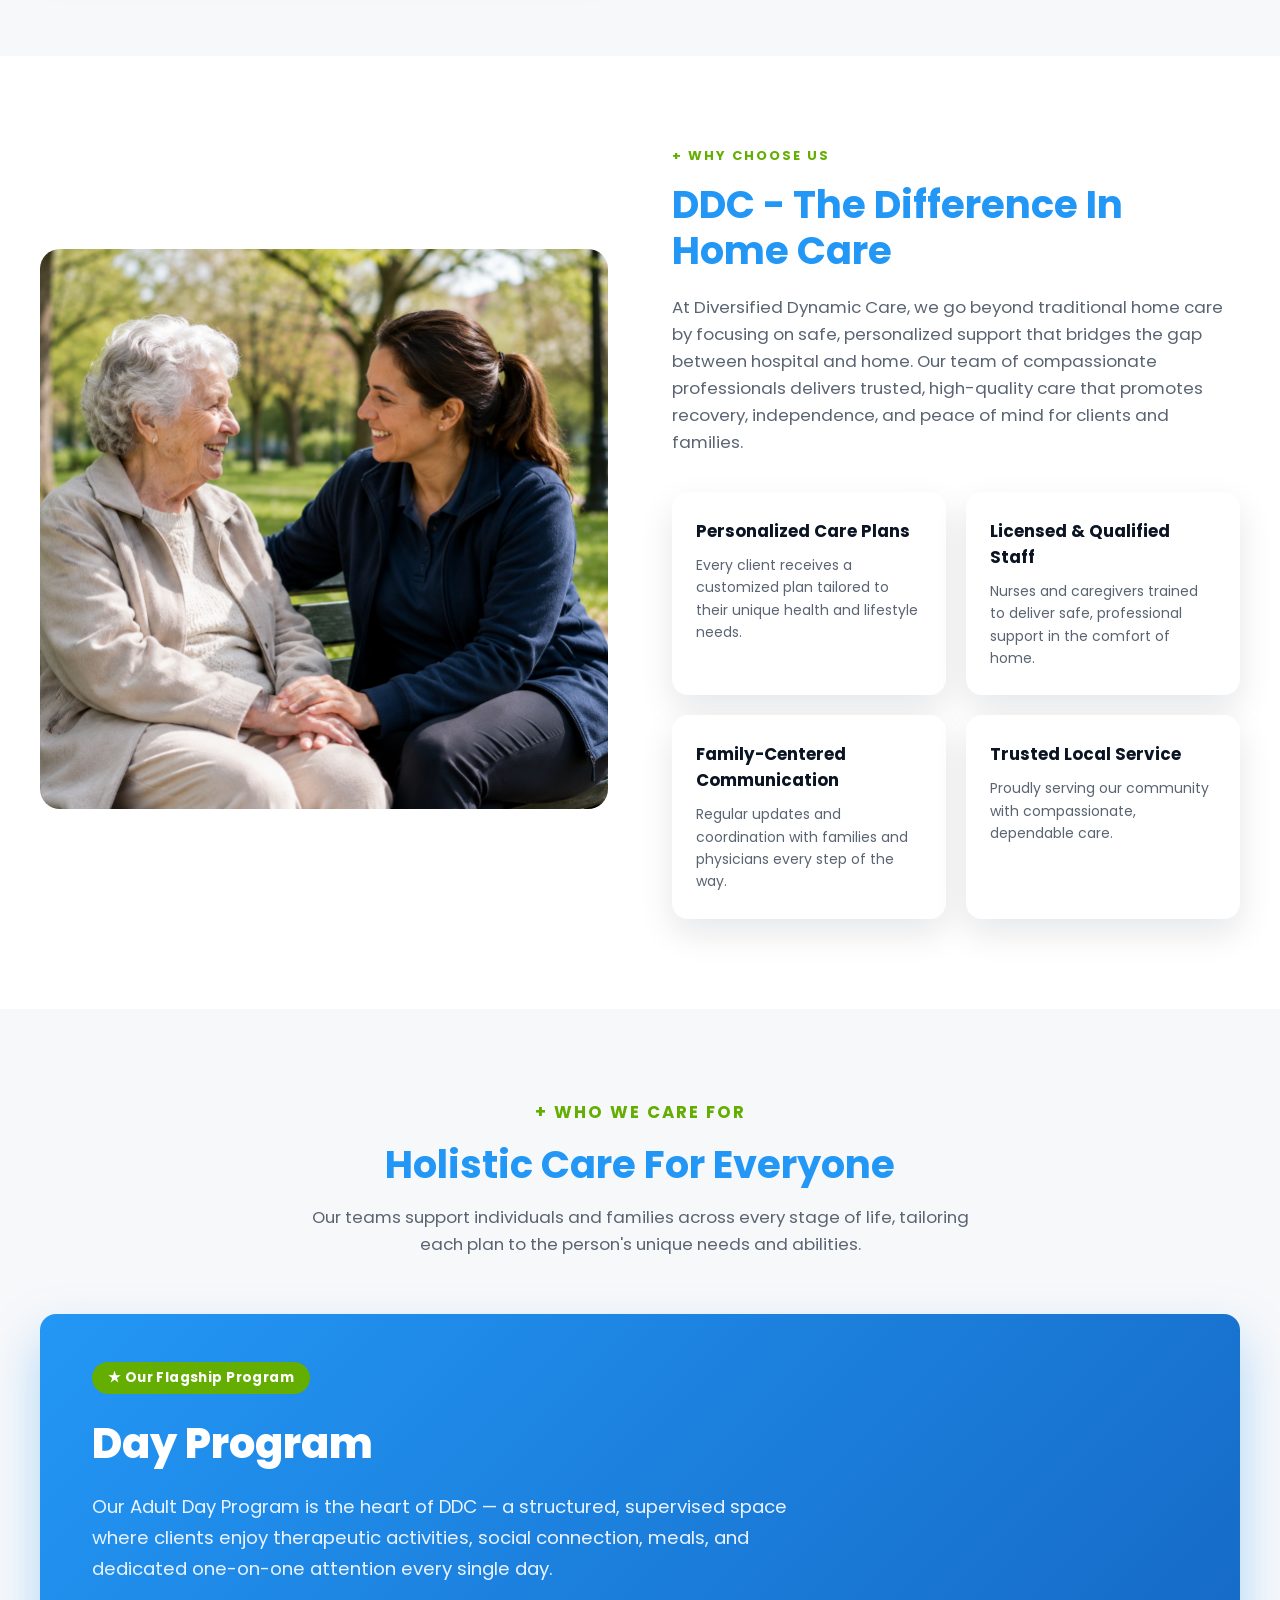
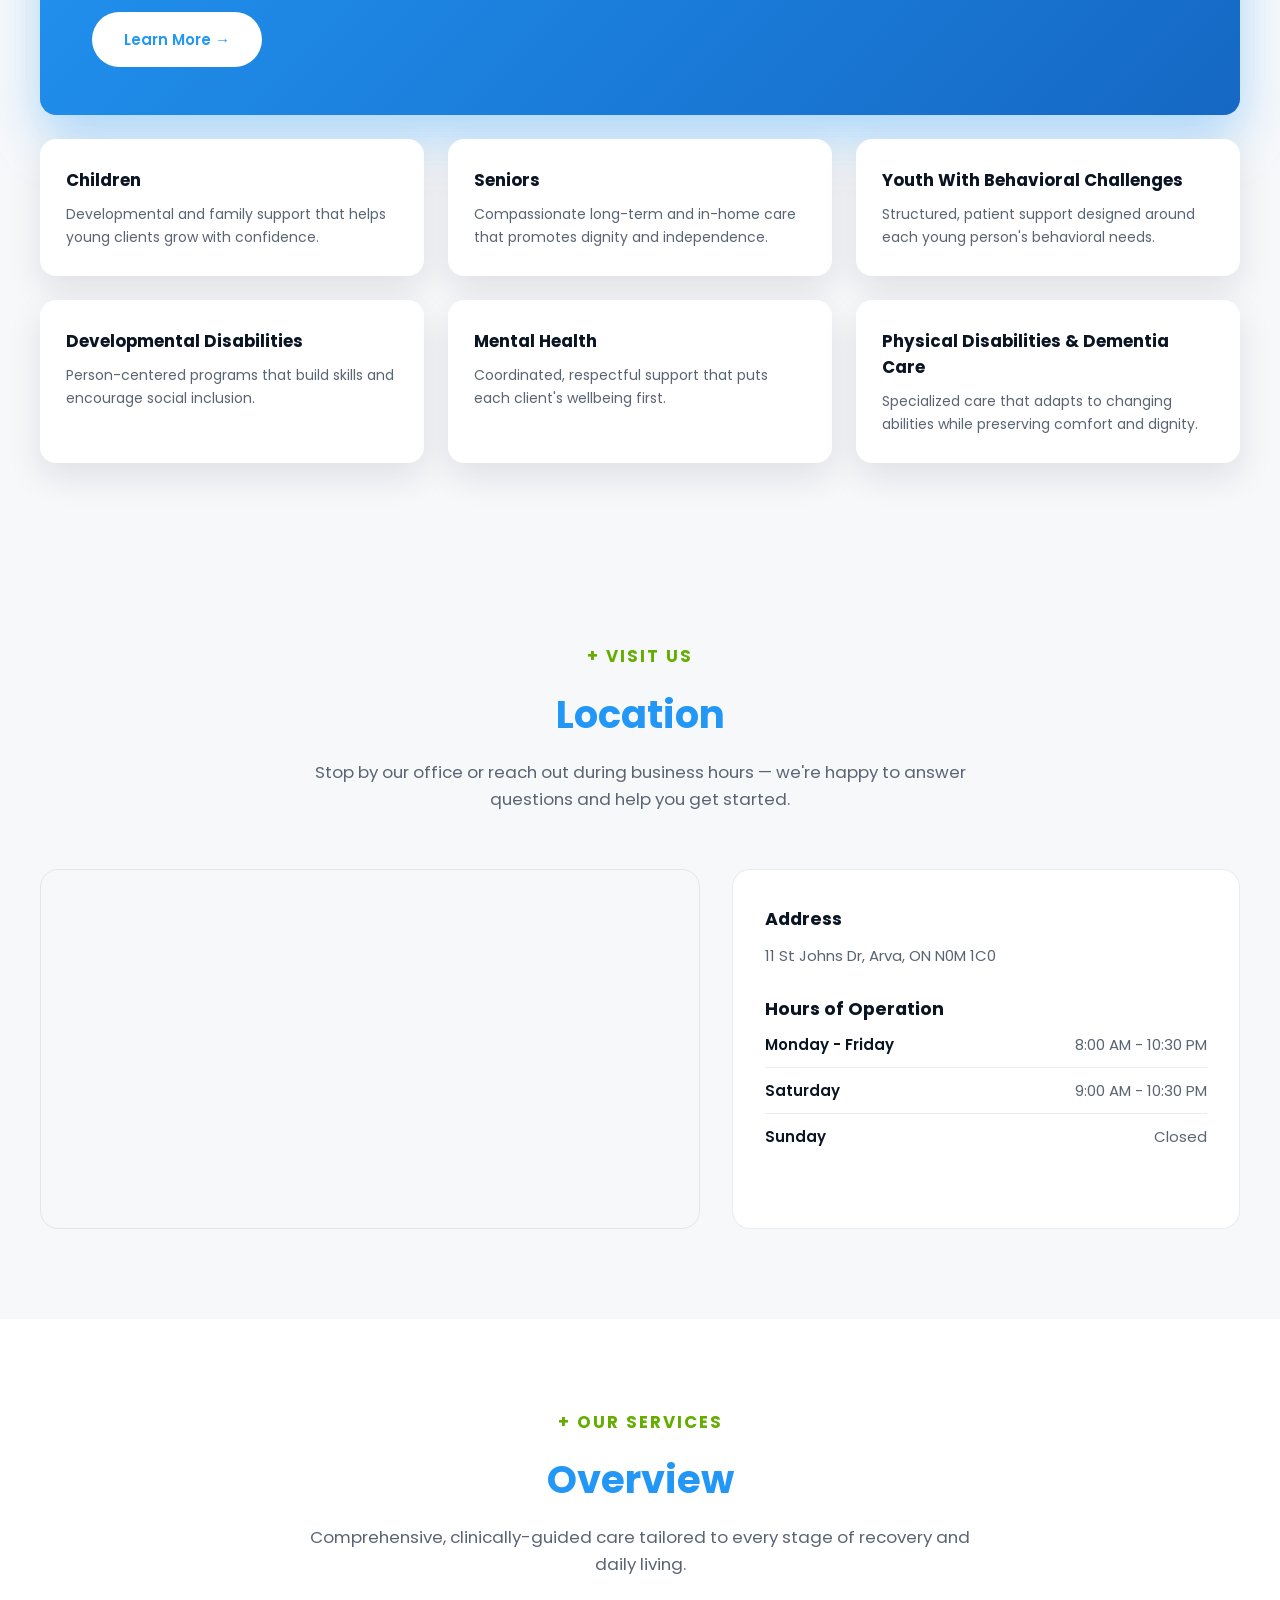
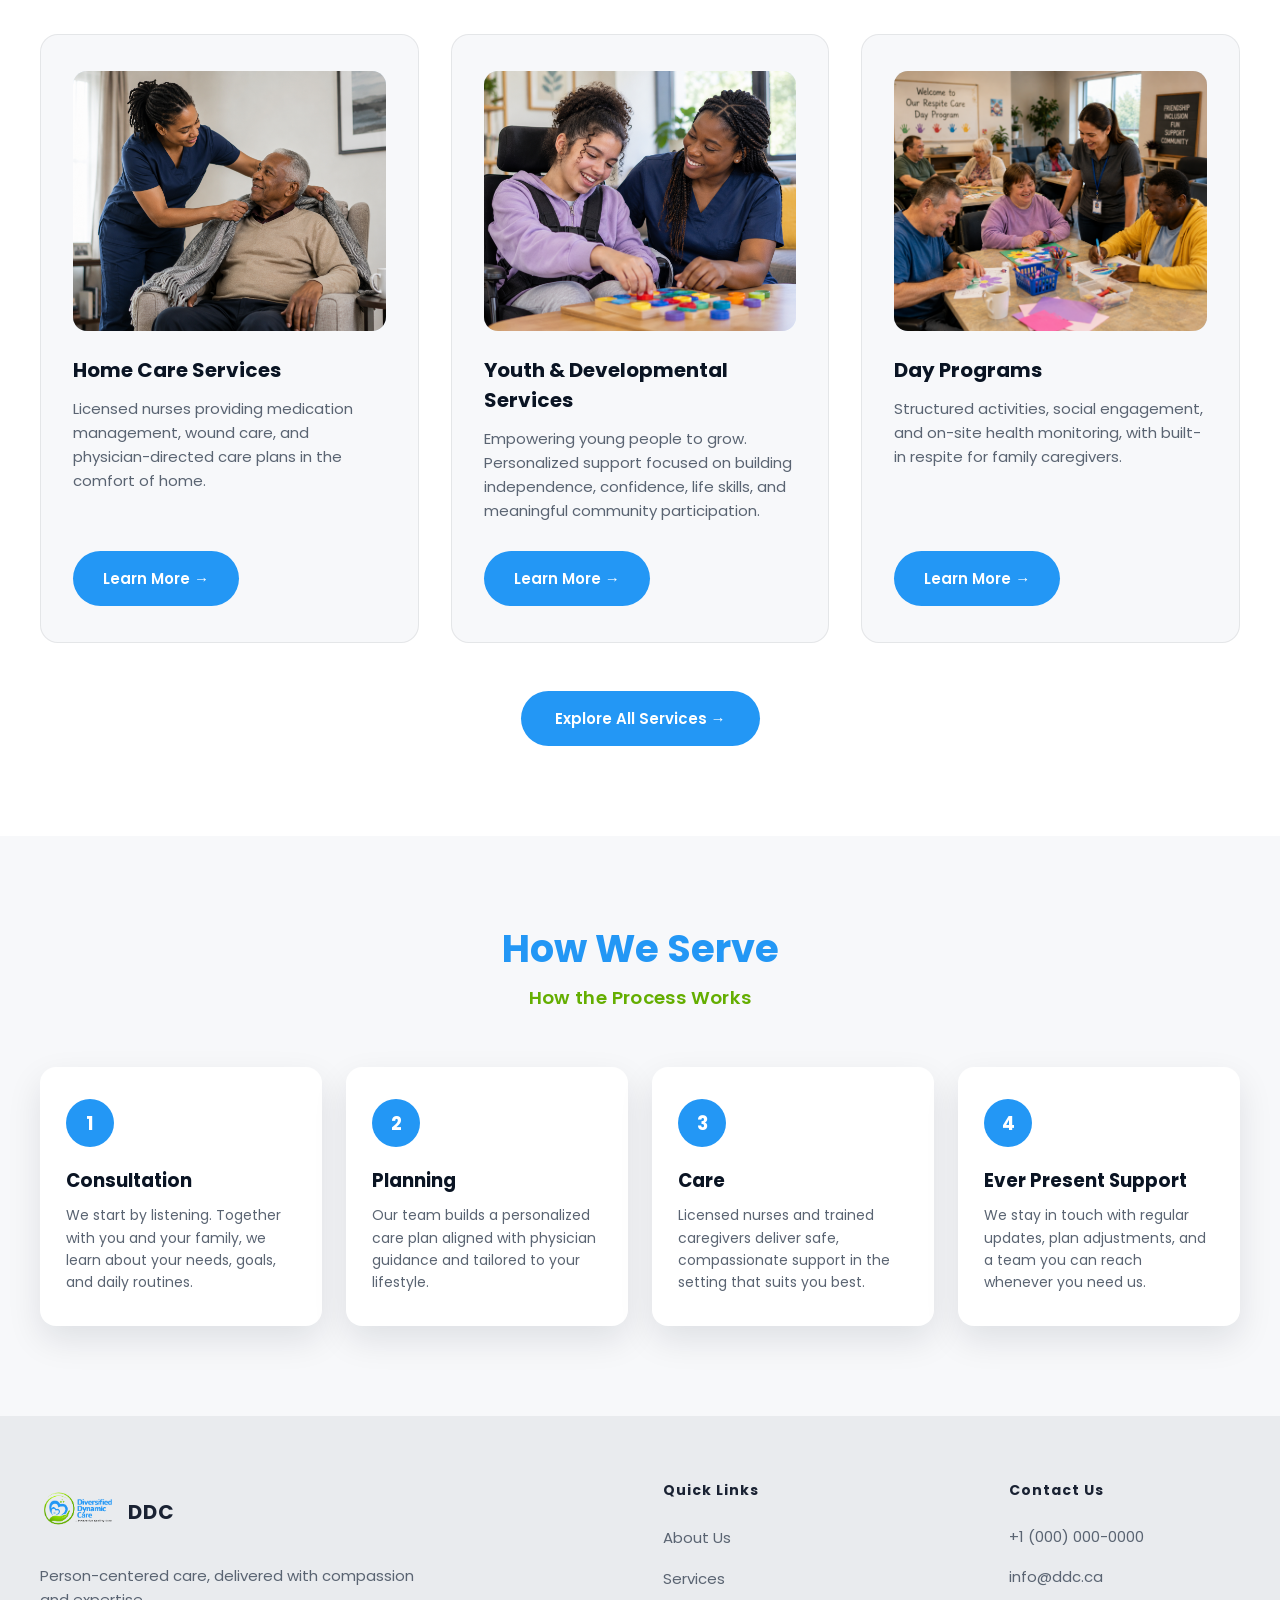
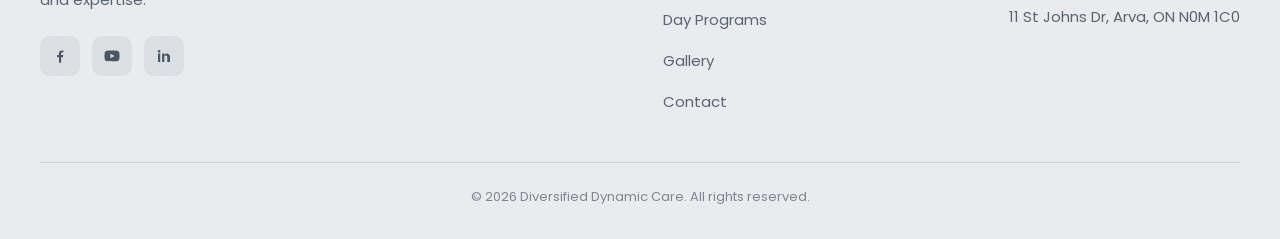
==== commit 4e8726c1: "Add How We Serve process section and link logos to home Add a responsive "How We Serve" section befo" ====
--- a/index.html
+++ b/index.html
@@ -16,13 +16,13 @@
   <body>
     <section class="hero">
       <nav class="navbar">
-        <div class="logo">
+        <a href="index.html" class="logo">
           <img
             src="images/DDC_transparent.png"
             alt="Diversified Dynamic Care logo"
           />
           <span class="logo-text">DDC</span>
-        </div>
+        </a>
         <ul class="nav-links">
           <li><a href="#">Home</a></li>
           <li><a href="pages/AboutUs.html">About Us</a></li>
@@ -341,16 +341,58 @@
       </div>
     </section>
 
+    <section class="process-section" id="how-we-serve">
+      <div class="process-header">
+        <h2>How We Serve</h2>
+        <h3>How the Process Works</h3>
+      </div>
+
+      <div class="process-grid">
+        <div class="process-card">
+          <span class="process-step">1</span>
+          <h4>Consultation</h4>
+          <p>
+            We start by listening. Together with you and your family, we learn
+            about your needs, goals, and daily routines.
+          </p>
+        </div>
+        <div class="process-card">
+          <span class="process-step">2</span>
+          <h4>Planning</h4>
+          <p>
+            Our team builds a personalized care plan aligned with physician
+            guidance and tailored to your lifestyle.
+          </p>
+        </div>
+        <div class="process-card">
+          <span class="process-step">3</span>
+          <h4>Care</h4>
+          <p>
+            Licensed nurses and trained caregivers deliver safe, compassionate
+            support in the setting that suits you best.
+          </p>
+        </div>
+        <div class="process-card">
+          <span class="process-step">4</span>
+          <h4>Ever Present Support</h4>
+          <p>
+            We stay in touch with regular updates, plan adjustments, and a team
+            you can reach whenever you need us.
+          </p>
+        </div>
+      </div>
+    </section>
+
     <footer class="site-footer">
       <div class="footer-main">
         <div class="footer-about">
-          <div class="footer-logo">
+          <a href="index.html" class="footer-logo">
             <img
               src="images/DDC_transparent.png"
               alt="Diversified Dynamic Care logo"
             />
             <span class="footer-logo-text">DDC</span>
-          </div>
+          </a>
           <p class="footer-tagline">
             Person-centered care, delivered with compassion and expertise.
           </p>
--- a/css/style.css
+++ b/css/style.css
@@ -46,6 +46,7 @@
   display: flex;
   align-items: center;
   gap: 12px;
+  text-decoration: none;
 }
 
 .navbar .logo img {
@@ -447,6 +448,7 @@
   align-items: center;
   gap: 12px;
   margin-bottom: 20px;
+  text-decoration: none;
 }
 
 .footer-logo img {
@@ -1099,6 +1101,107 @@
   }
 }
 
+.process-section {
+  background: #f7f8fa;
+  padding: 90px 40px;
+}
+
+.process-header {
+  max-width: 700px;
+  margin: 0 auto 56px;
+  text-align: center;
+}
+
+.process-header h2 {
+  font-family: "Poppins", Arial, Helvetica, sans-serif;
+  color: rgb(35, 151, 245);
+  font-size: 2.4rem;
+  font-weight: 700;
+  line-height: 1.2;
+  margin-bottom: 12px;
+}
+
+.process-header h3 {
+  color: #64ae01;
+  font-size: 1.15rem;
+  font-weight: 600;
+  letter-spacing: 0.02em;
+}
+
+.process-grid {
+  max-width: 1300px;
+  margin: 0 auto;
+  display: grid;
+  grid-template-columns: repeat(4, 1fr);
+  gap: 24px;
+}
+
+.process-card {
+  background: #fff;
+  border-radius: 16px;
+  padding: 32px 26px;
+  box-shadow: 0 14px 34px rgba(10, 20, 35, 0.1);
+  transition:
+    transform 0.25s ease,
+    box-shadow 0.25s ease;
+}
+
+.process-card:hover {
+  transform: translateY(-8px);
+  box-shadow: 0 20px 40px rgba(10, 20, 35, 0.16);
+}
+
+.process-step {
+  display: flex;
+  align-items: center;
+  justify-content: center;
+  width: 48px;
+  height: 48px;
+  border-radius: 50%;
+  background: rgb(35, 151, 245);
+  color: #fff;
+  font-size: 1.15rem;
+  font-weight: 700;
+  margin-bottom: 20px;
+}
+
+.process-card h4 {
+  color: #0a1423;
+  font-size: 1.15rem;
+  font-weight: 700;
+  margin-bottom: 10px;
+}
+
+.process-card p {
+  color: #5a6472;
+  font-size: 14px;
+  line-height: 1.6;
+}
+
+@media (max-width: 1024px) {
+  .process-grid {
+    grid-template-columns: repeat(2, 1fr);
+  }
+}
+
+@media (max-width: 600px) {
+  .process-section {
+    padding: 64px 24px;
+  }
+
+  .process-header {
+    margin-bottom: 40px;
+  }
+
+  .process-header h2 {
+    font-size: 1.9rem;
+  }
+
+  .process-grid {
+    grid-template-columns: 1fr;
+  }
+}
+
 @media (max-width: 700px) {
   .site-footer {
     padding: 48px 24px 24px;
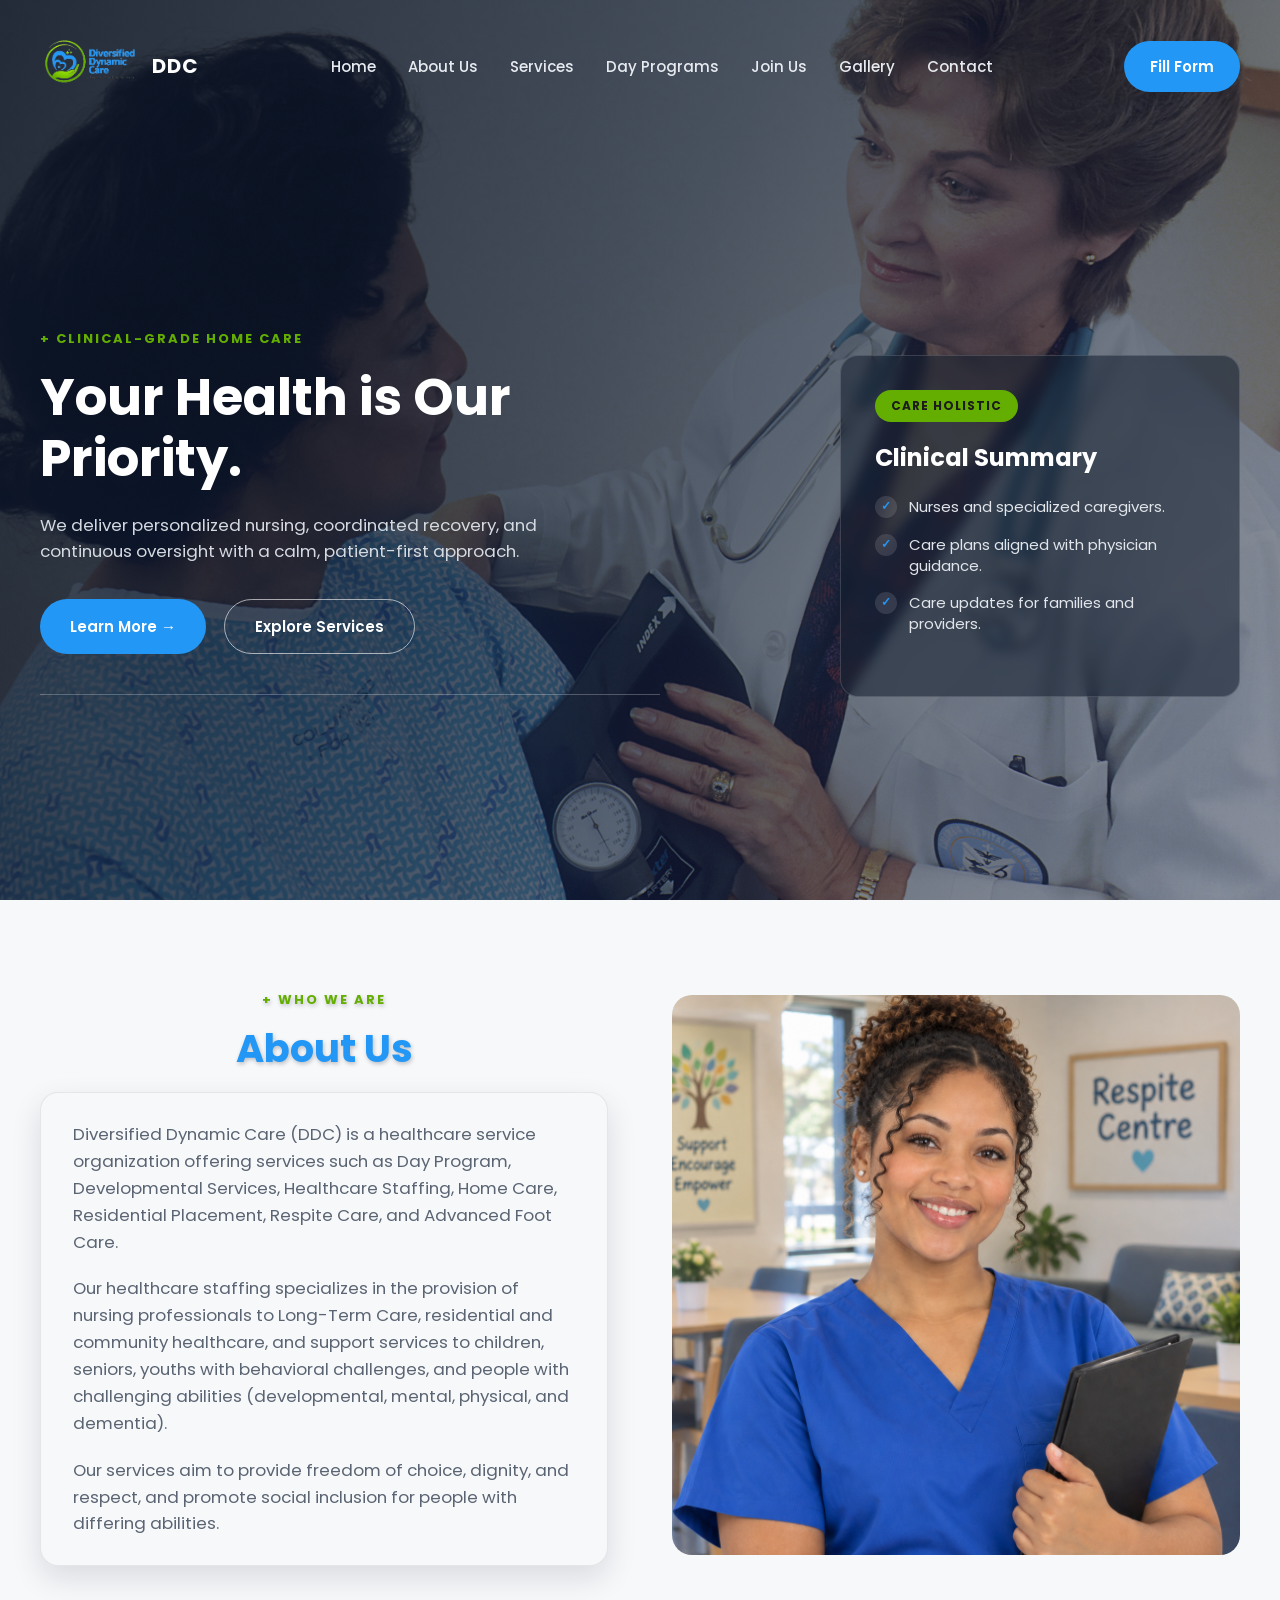
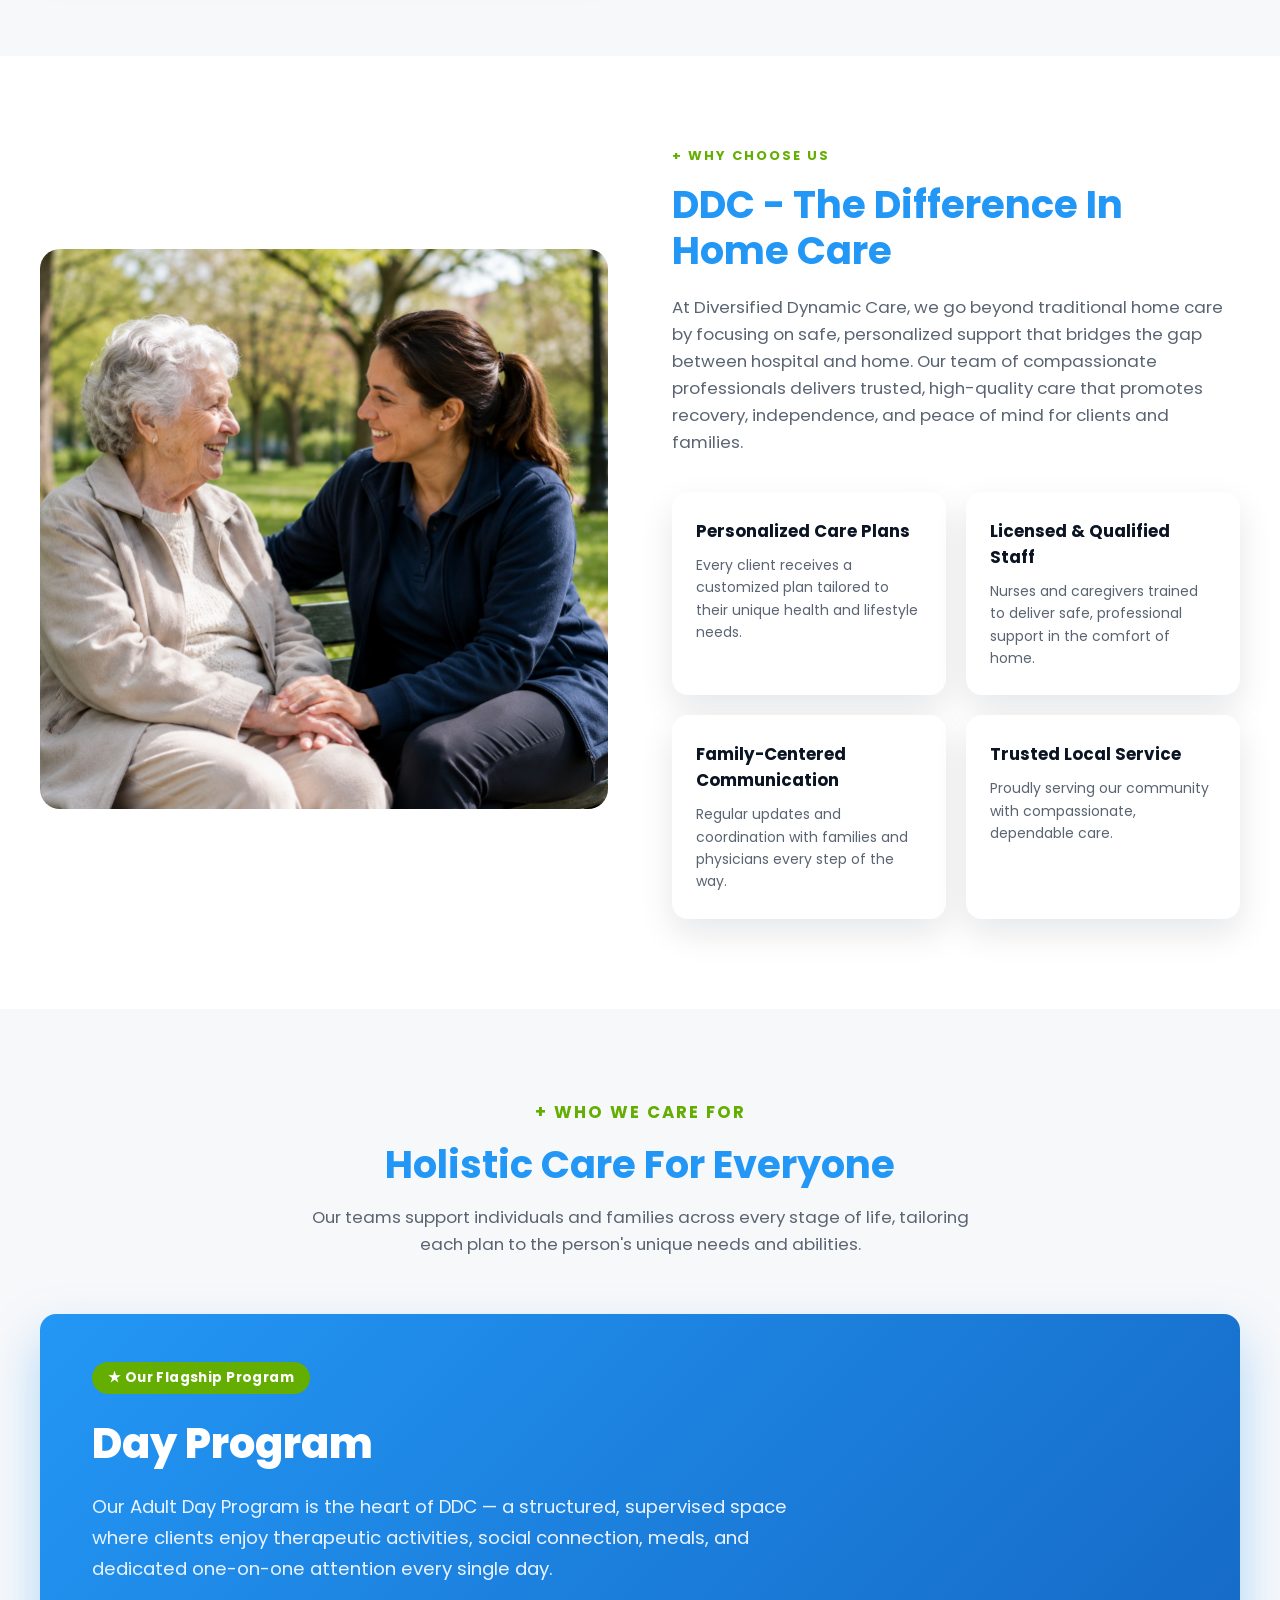
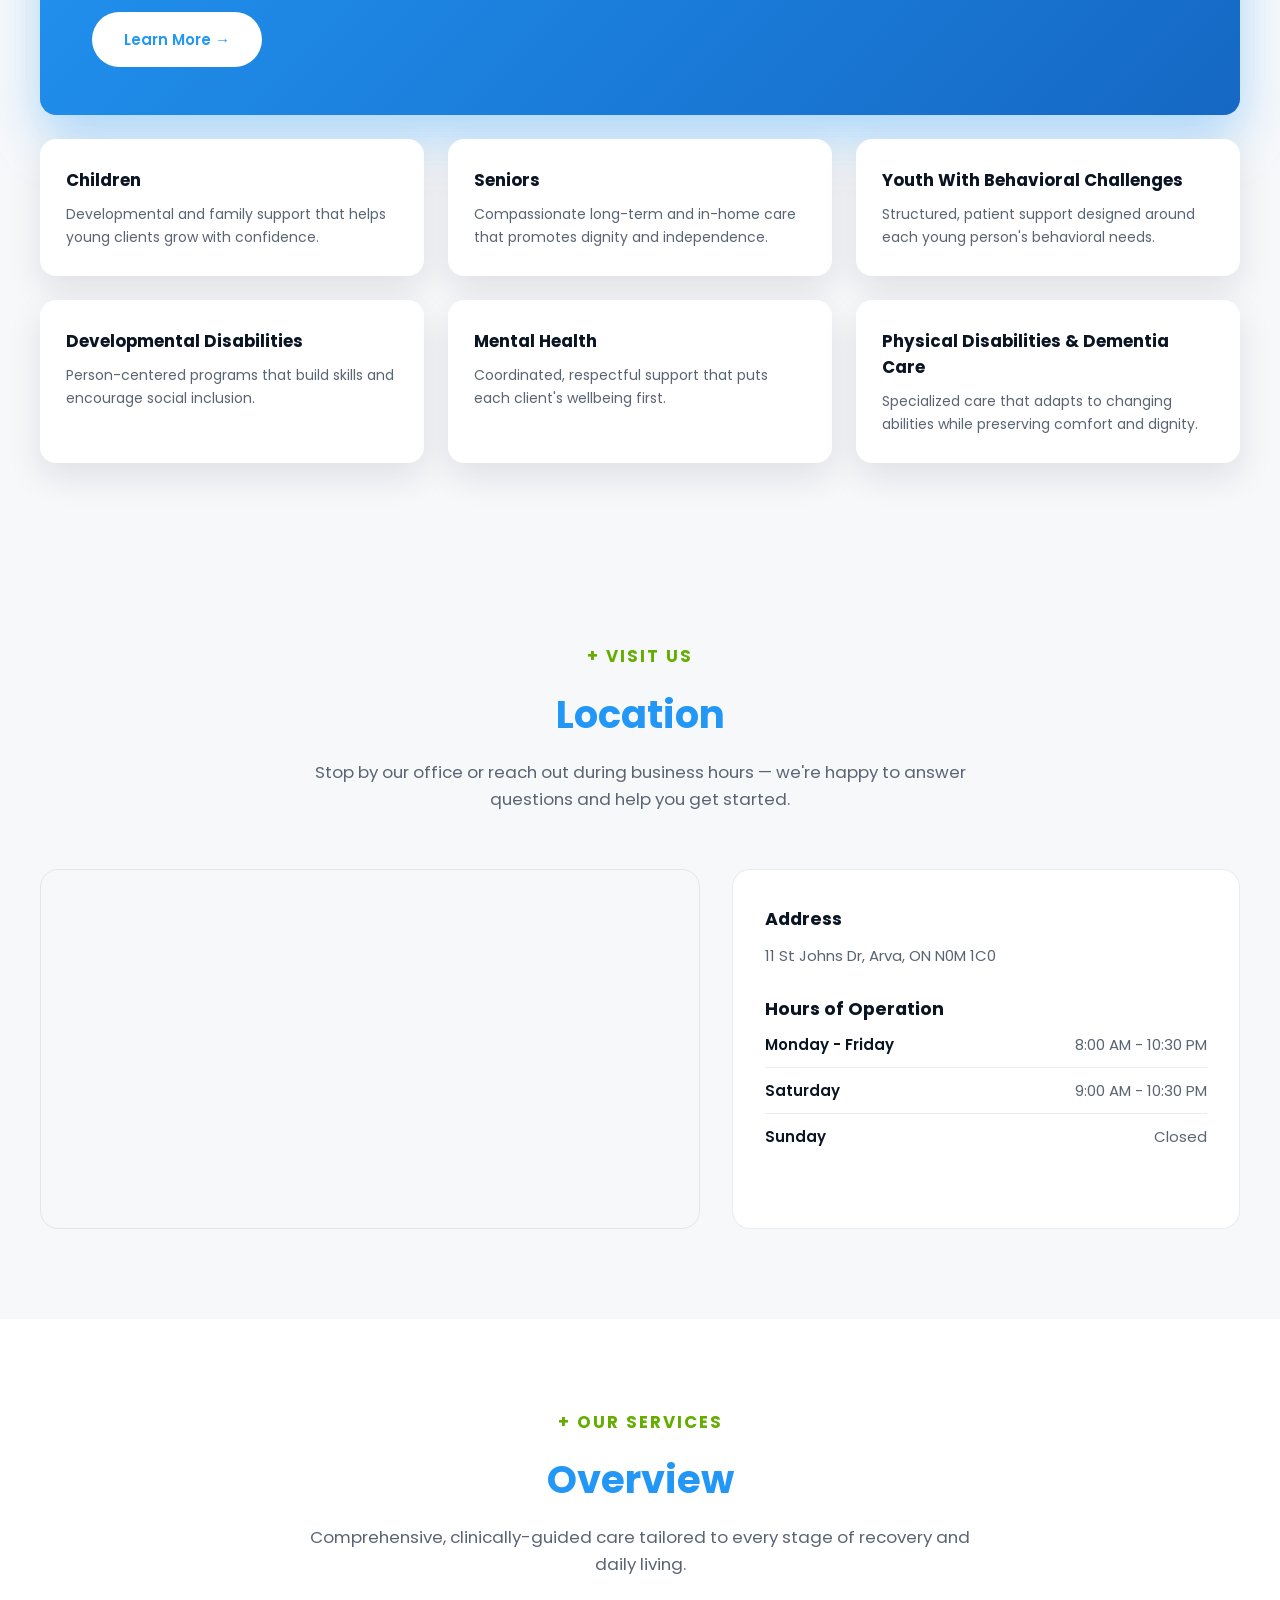
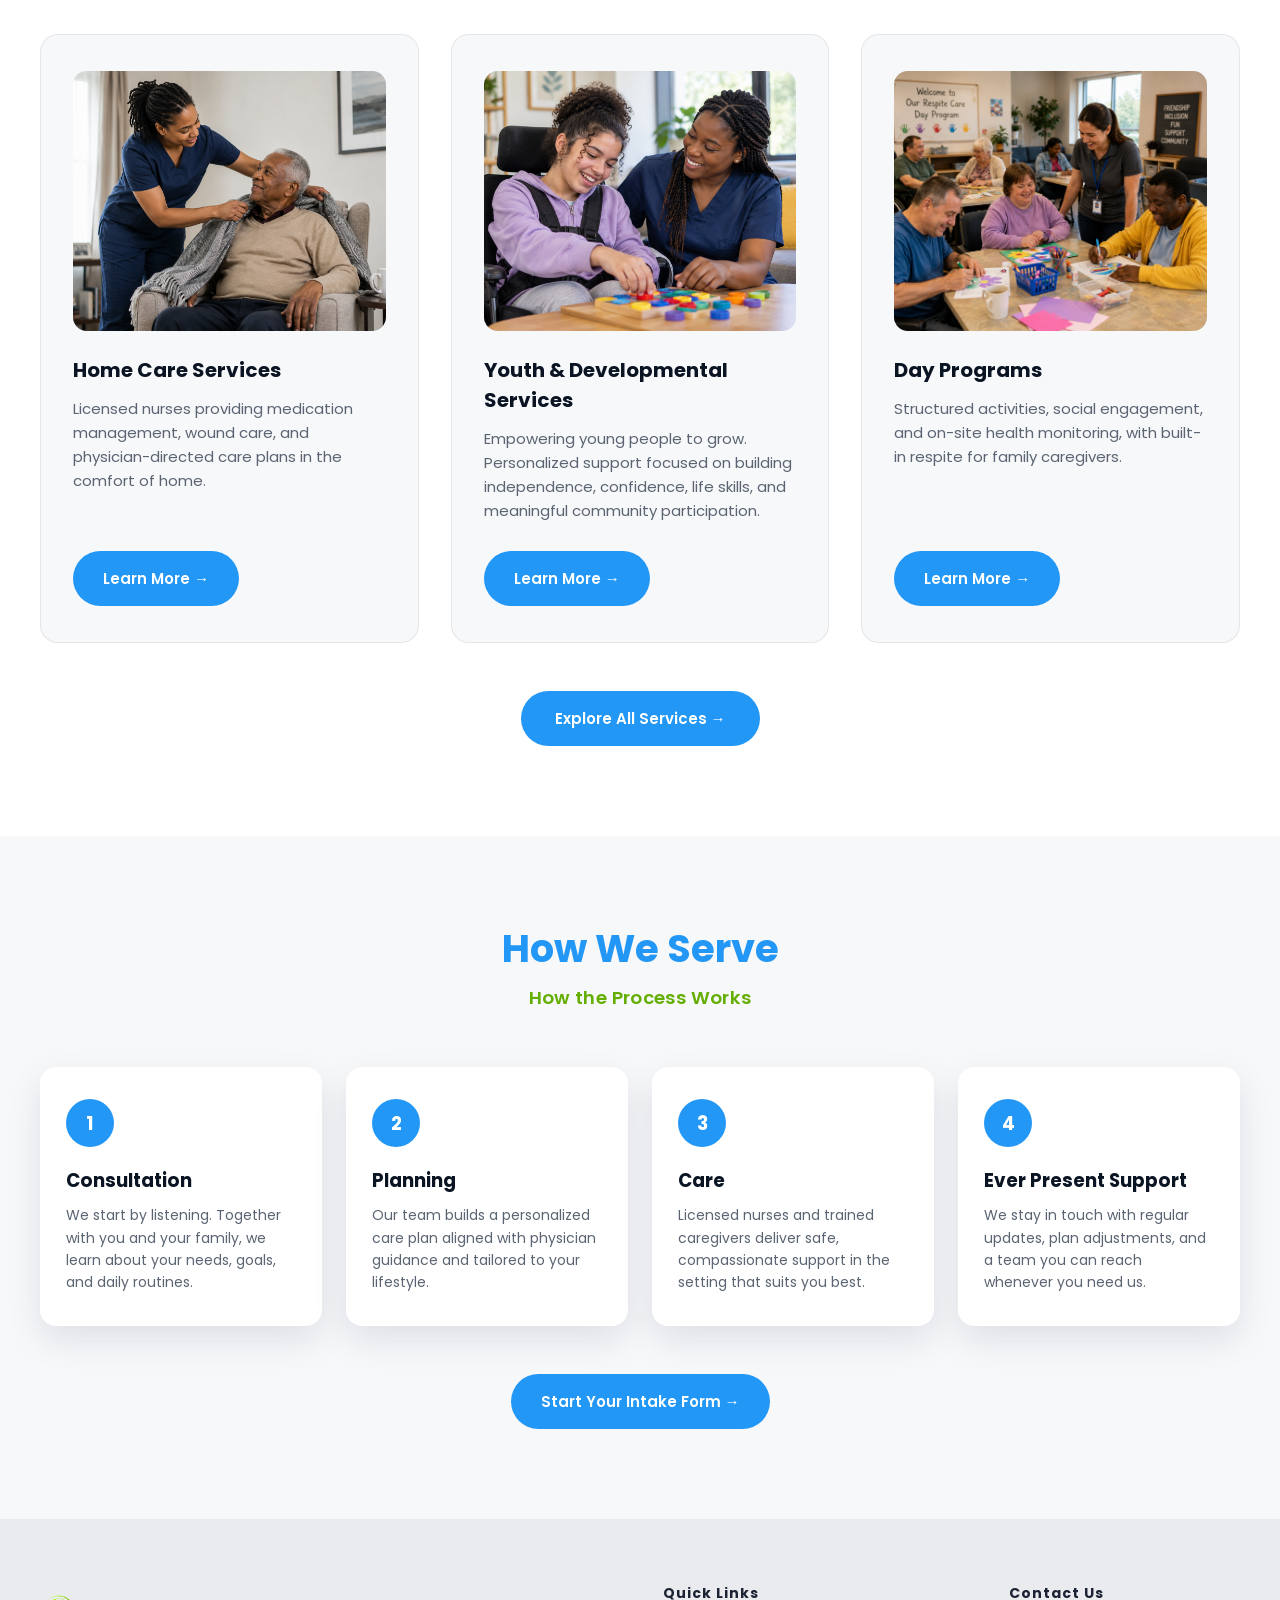
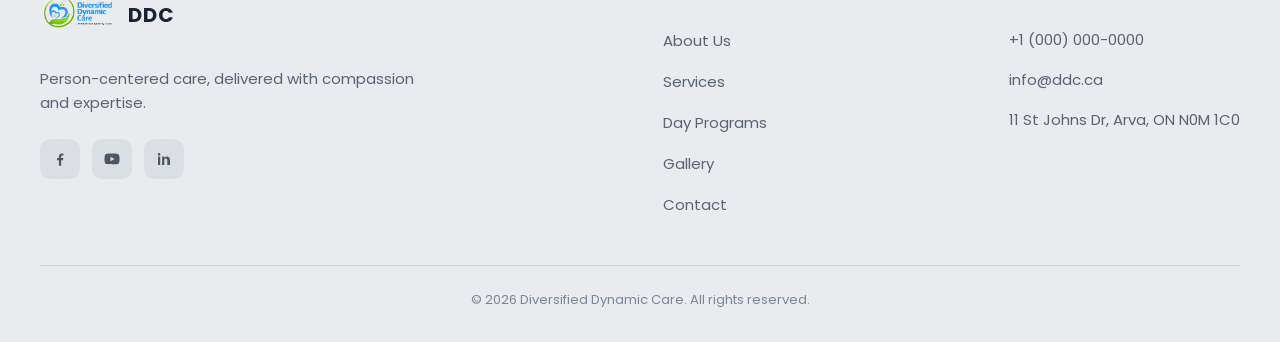
==== commit 9215a44b: "How we serve section created a call to action button that links to the intake form page." ====
--- a/index.html
+++ b/index.html
@@ -32,7 +32,7 @@
           <li><a href="#">Gallery</a></li>
           <li><a href="#">Contact</a></li>
         </ul>
-        <a href="#" class="btn btn-pill">Fill Form</a>
+        <a href="pages/IntakeForm.html" class="btn btn-pill">Fill Form</a>
         <button
           class="nav-toggle"
           aria-label="Toggle navigation"
@@ -381,6 +381,12 @@
           </p>
         </div>
       </div>
+
+      <div class="process-cta">
+        <a href="pages/IntakeForm.html" class="btn btn-primary"
+          >Start Your Intake Form →</a
+        >
+      </div>
     </section>
 
     <footer class="site-footer">
--- a/css/style.css
+++ b/css/style.css
@@ -1178,6 +1178,12 @@
   line-height: 1.6;
 }
 
+.process-cta {
+  max-width: 1300px;
+  margin: 48px auto 0;
+  text-align: center;
+}
+
 @media (max-width: 1024px) {
   .process-grid {
     grid-template-columns: repeat(2, 1fr);
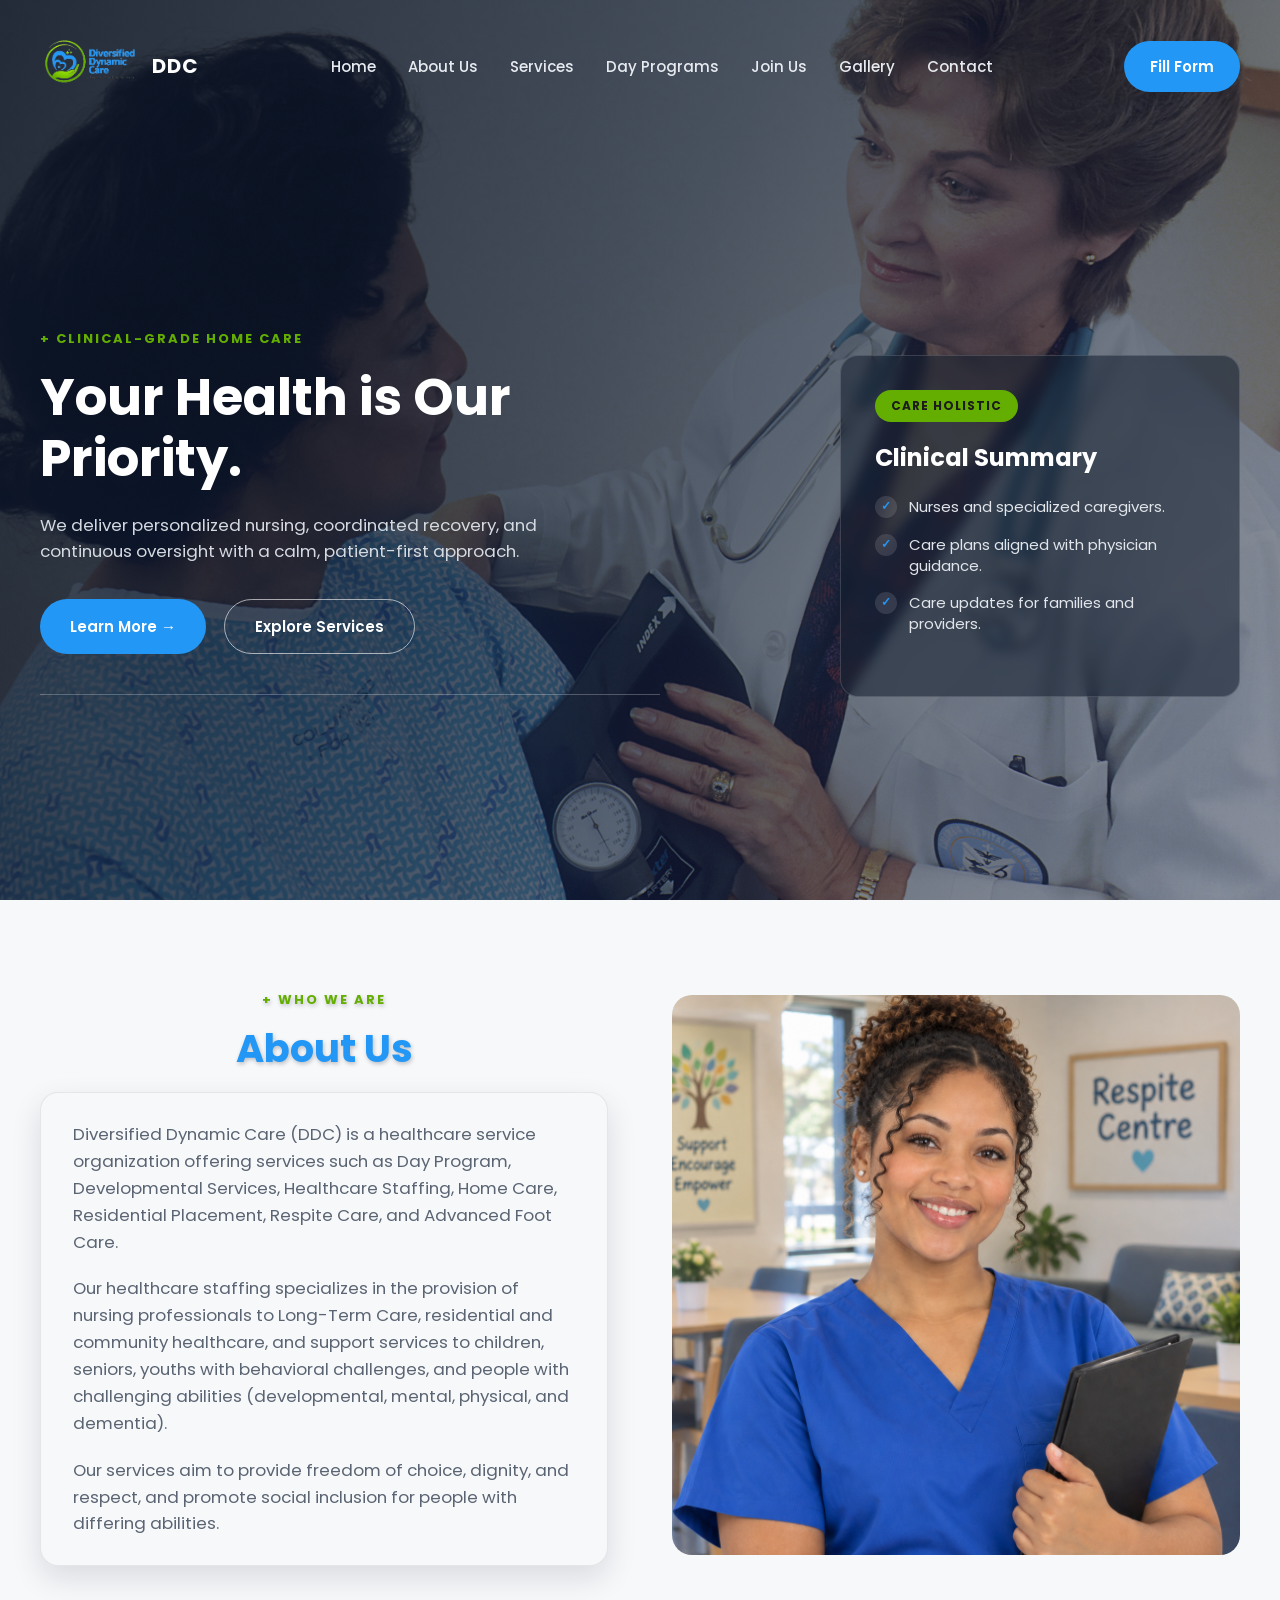
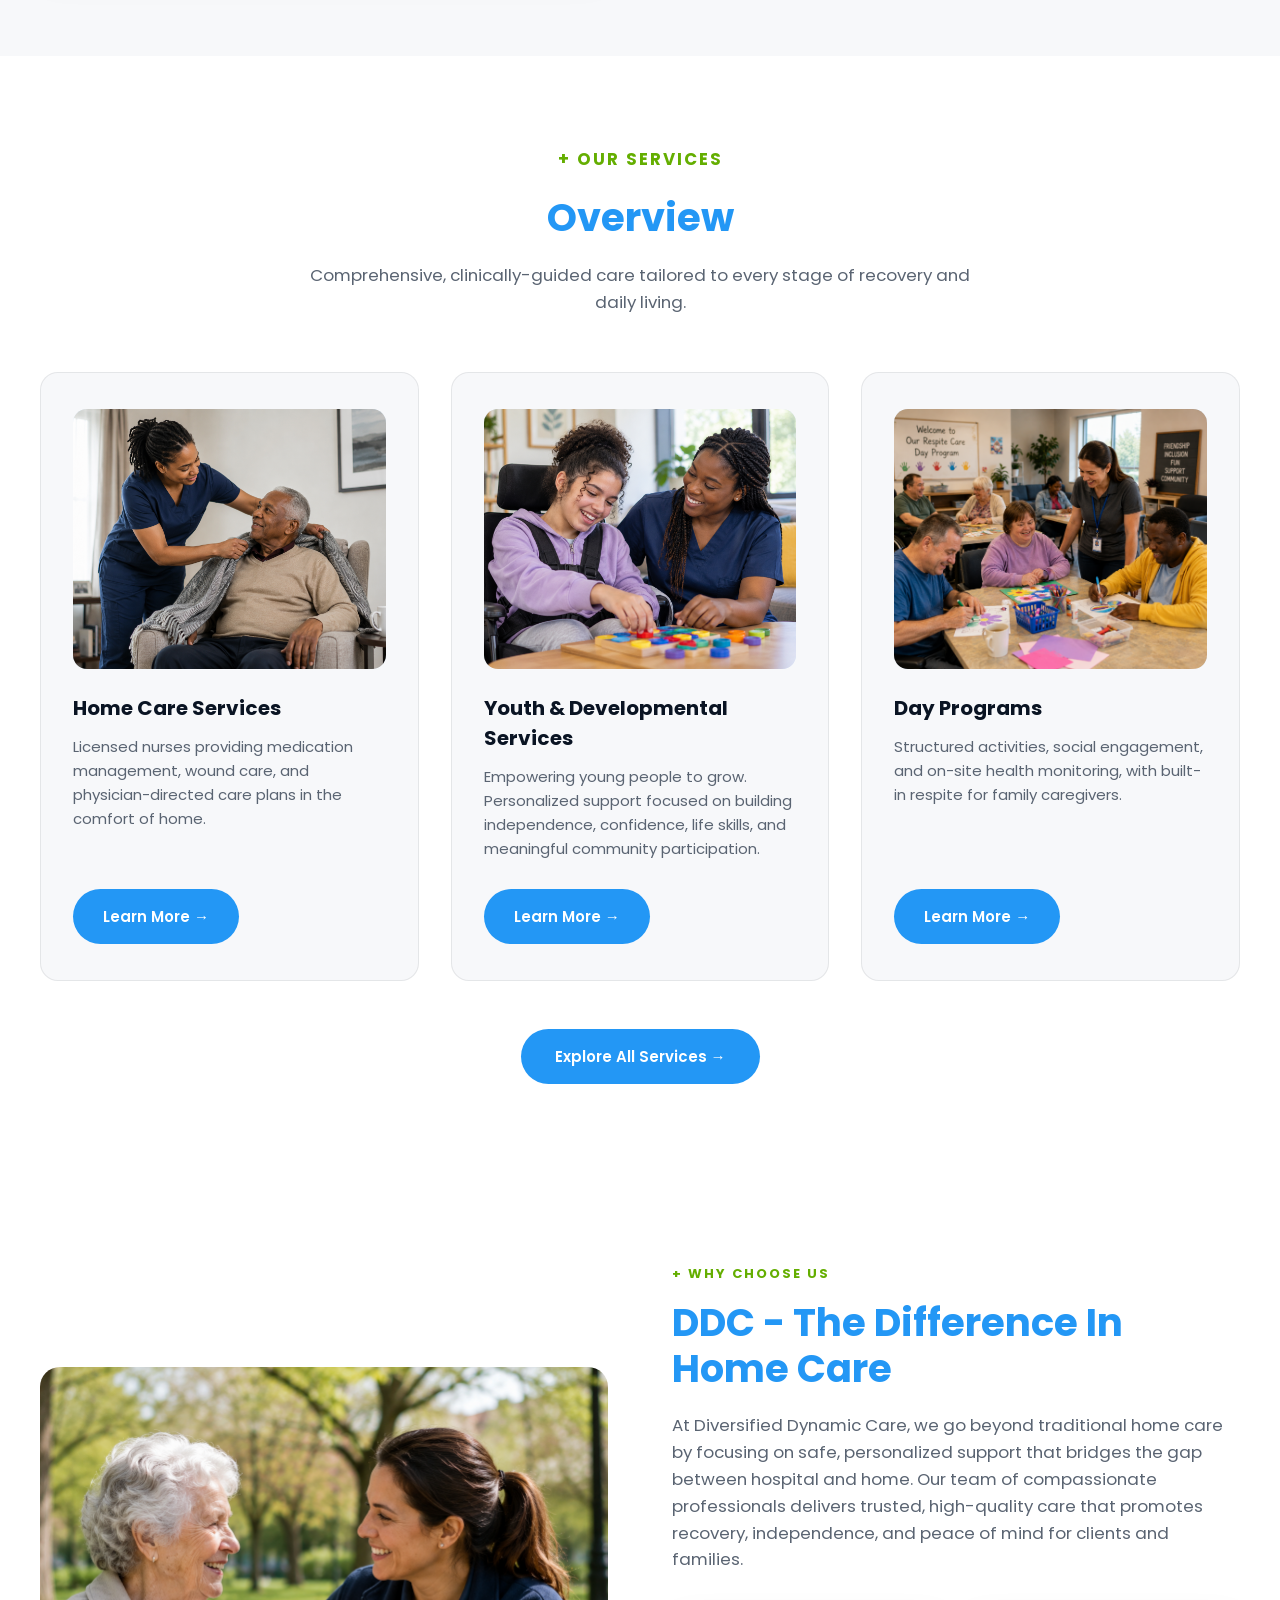
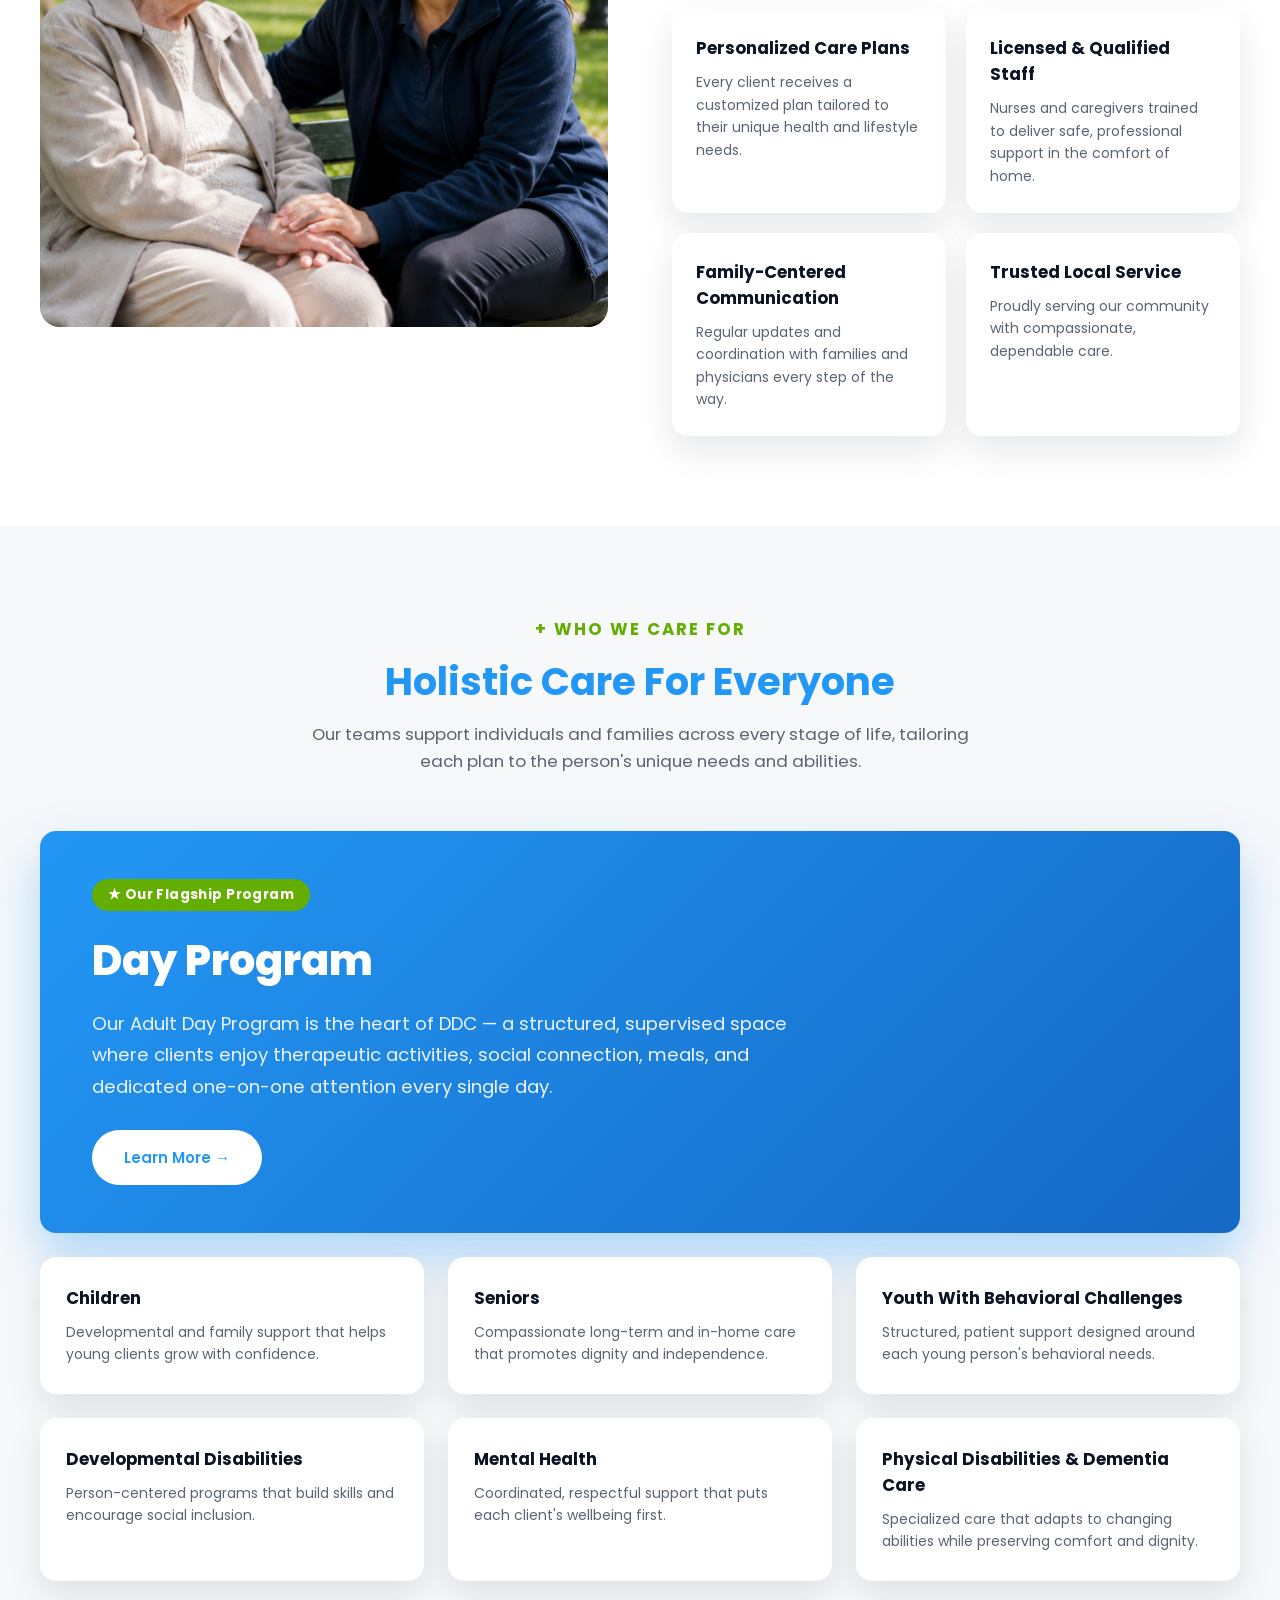
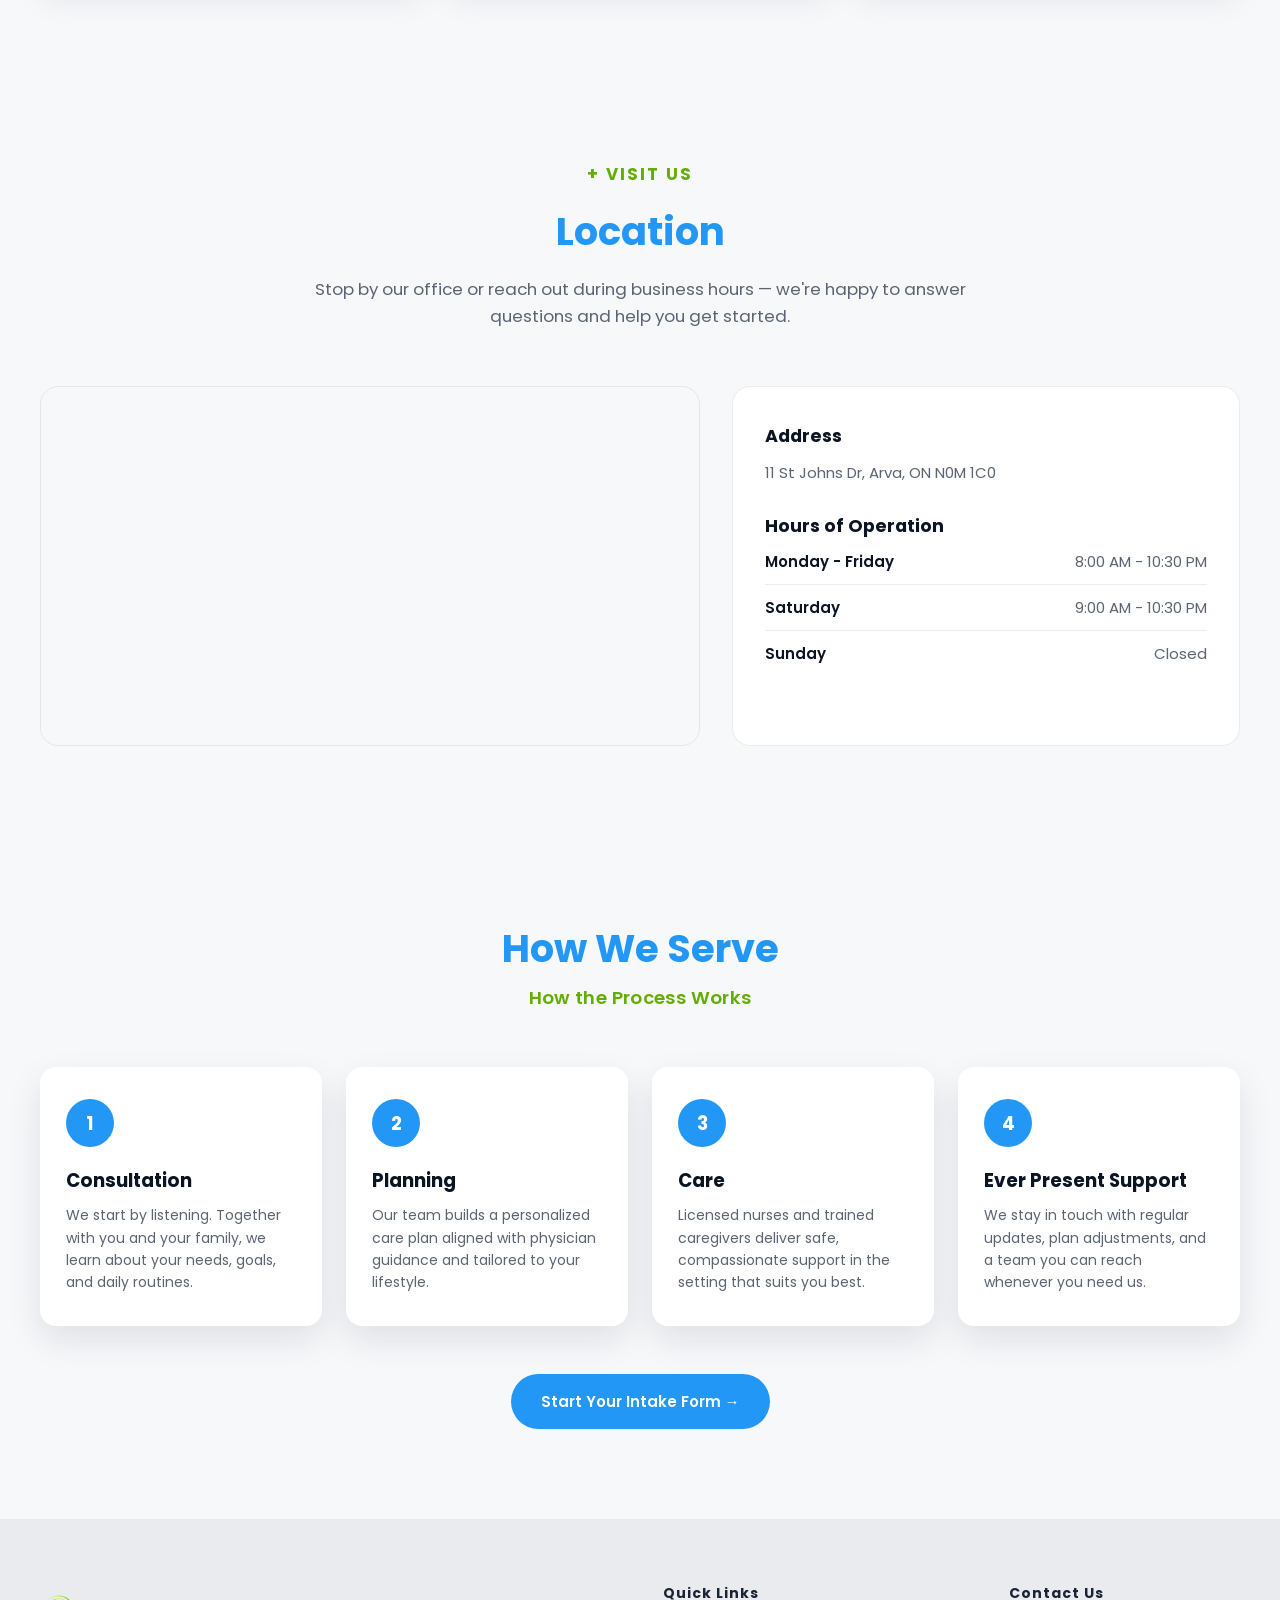
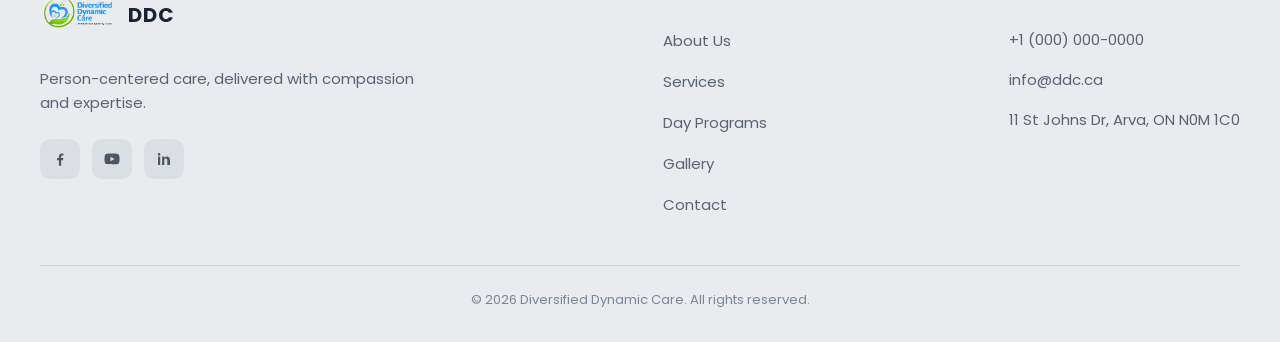
==== commit 27f31ee7: "Add intake form page and reorder homepage sections Add a placeholder intake form page (pages/IntakeF" ====
--- a/index.html
+++ b/index.html
@@ -117,6 +117,64 @@
       </div>
     </section>
 
+    <section class="services-summary">
+      <div class="services-summary-header">
+        <p class="eyebrow">+ OUR SERVICES</p>
+        <h2>Overview</h2>
+        <p>
+          Comprehensive, clinically-guided care tailored to every stage of
+          recovery and daily living.
+        </p>
+      </div>
+
+      <div class="services-grid">
+        <div class="service-card">
+          <div class="service-icon service-icon--image">
+            <img src="images/HomeCareCardImage.png" alt="" aria-hidden="true" />
+          </div>
+          <h3>Home Care Services</h3>
+          <p>
+            Licensed nurses providing medication management, wound care, and
+            physician-directed care plans in the comfort of home.
+          </p>
+          <a href="pages/HomeCare.html" class="btn btn-primary">Learn More →</a>
+        </div>
+
+        <div class="service-card">
+          <div class="service-icon service-icon--image">
+            <img src="images/youthCareImage.png" alt="" aria-hidden="true" />
+          </div>
+          <h3>Youth &amp; Developmental Services</h3>
+          <p>
+            Empowering young people to grow. Personalized support focused on
+            building independence, confidence, life skills, and meaningful
+            community participation.
+          </p>
+          <a href="pages/YouthCare.html" class="btn btn-primary"
+            >Learn More →</a
+          >
+        </div>
+
+        <div class="service-card">
+          <div class="service-icon service-icon--image">
+            <img src="images/DayProgramImage.png" alt="" aria-hidden="true" />
+          </div>
+          <h3>Day Programs</h3>
+          <p>
+            Structured activities, social engagement, and on-site health
+            monitoring, with built-in respite for family caregivers.
+          </p>
+          <a href="pages/DayProgram.html" class="btn btn-primary"
+            >Learn More →</a
+          >
+        </div>
+      </div>
+
+      <div class="service-summary-exploremore">
+        <a href="#" class="btn btn-primary">Explore All Services →</a>
+      </div>
+    </section>
+
     <section class="why-choose-section" id="why-choose-us">
       <div class="why-choose-grid">
         <div class="why-choose-image">
@@ -283,64 +341,6 @@
       </div>
     </section>
 
-    <section class="services-summary">
-      <div class="services-summary-header">
-        <p class="eyebrow">+ OUR SERVICES</p>
-        <h2>Overview</h2>
-        <p>
-          Comprehensive, clinically-guided care tailored to every stage of
-          recovery and daily living.
-        </p>
-      </div>
-
-      <div class="services-grid">
-        <div class="service-card">
-          <div class="service-icon service-icon--image">
-            <img src="images/HomeCareCardImage.png" alt="" aria-hidden="true" />
-          </div>
-          <h3>Home Care Services</h3>
-          <p>
-            Licensed nurses providing medication management, wound care, and
-            physician-directed care plans in the comfort of home.
-          </p>
-          <a href="pages/HomeCare.html" class="btn btn-primary">Learn More →</a>
-        </div>
-
-        <div class="service-card">
-          <div class="service-icon service-icon--image">
-            <img src="images/youthCareImage.png" alt="" aria-hidden="true" />
-          </div>
-          <h3>Youth &amp; Developmental Services</h3>
-          <p>
-            Empowering young people to grow. Personalized support focused on
-            building independence, confidence, life skills, and meaningful
-            community participation.
-          </p>
-          <a href="pages/YouthCare.html" class="btn btn-primary"
-            >Learn More →</a
-          >
-        </div>
-
-        <div class="service-card">
-          <div class="service-icon service-icon--image">
-            <img src="images/DayProgramImage.png" alt="" aria-hidden="true" />
-          </div>
-          <h3>Day Programs</h3>
-          <p>
-            Structured activities, social engagement, and on-site health
-            monitoring, with built-in respite for family caregivers.
-          </p>
-          <a href="pages/DayProgram.html" class="btn btn-primary"
-            >Learn More →</a
-          >
-        </div>
-      </div>
-
-      <div class="service-summary-exploremore">
-        <a href="#" class="btn btn-primary">Explore All Services →</a>
-      </div>
-    </section>
-
     <section class="process-section" id="how-we-serve">
       <div class="process-header">
         <h2>How We Serve</h2>
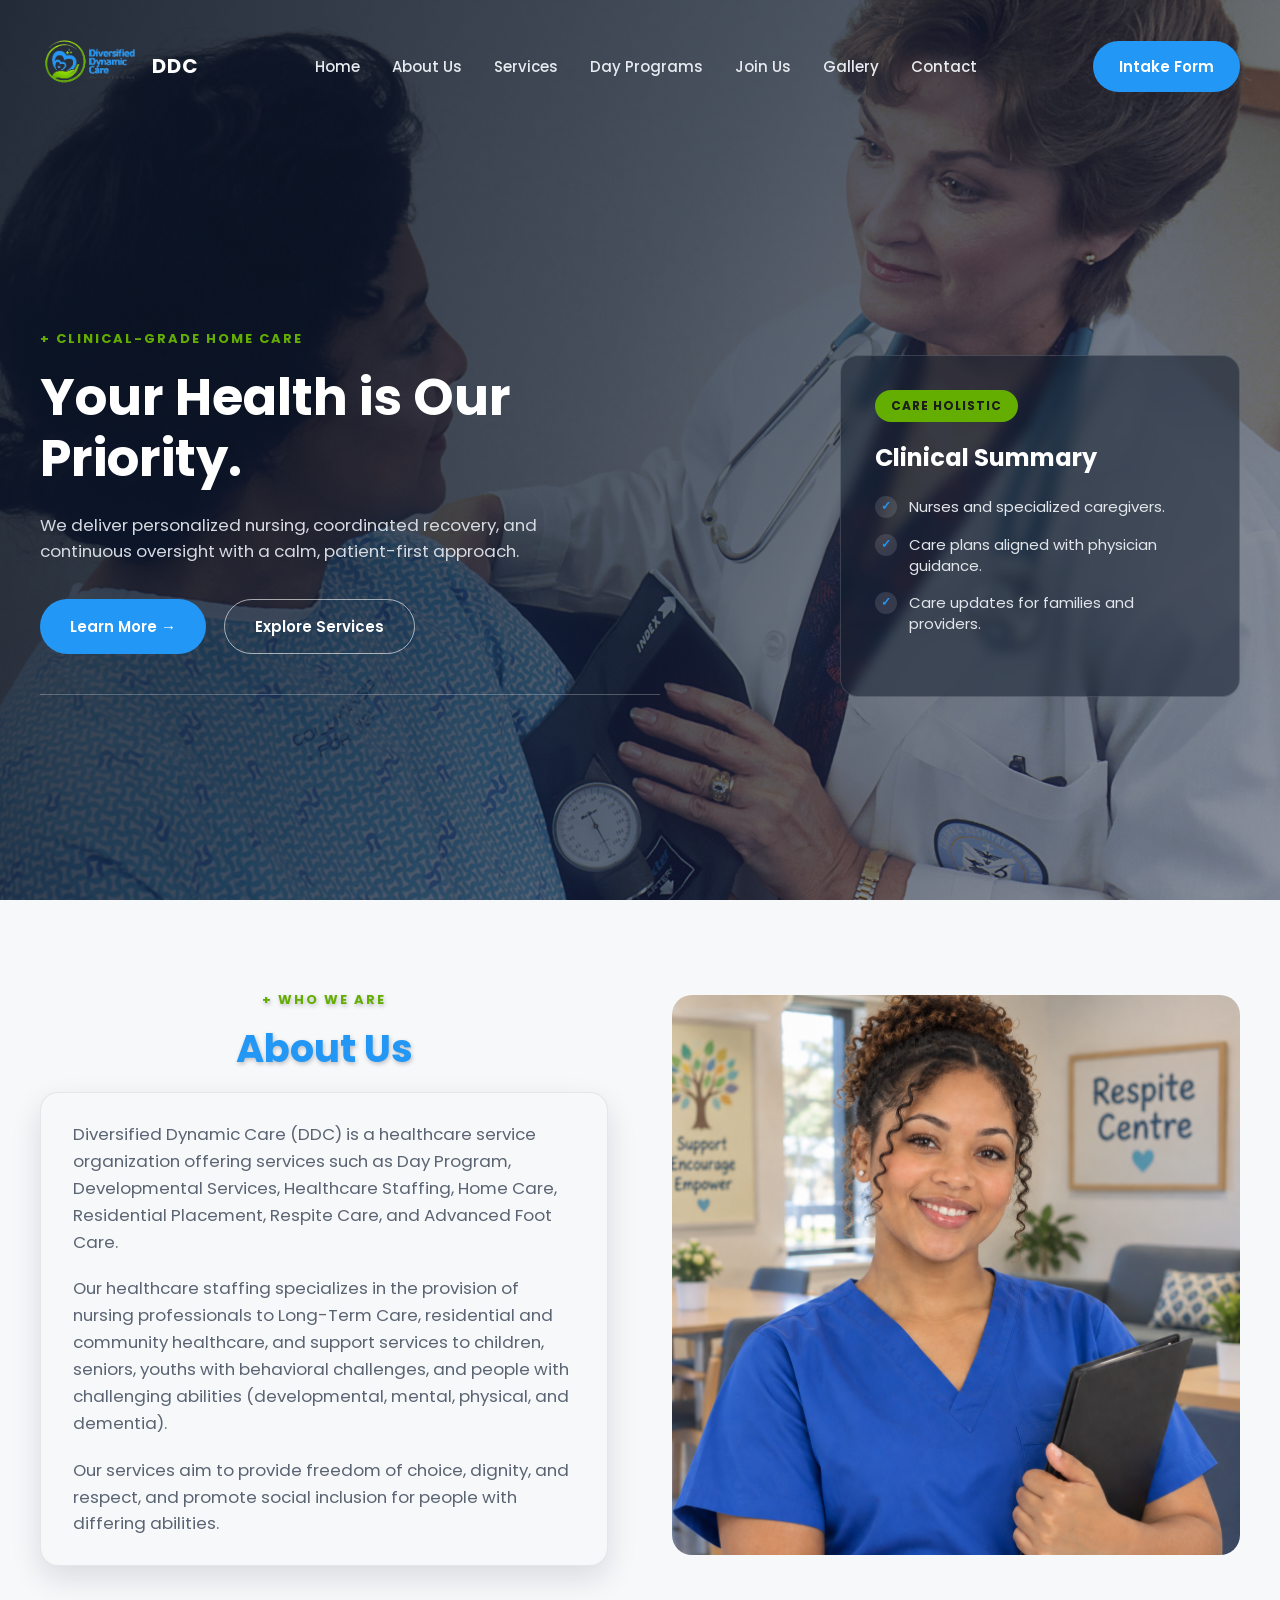
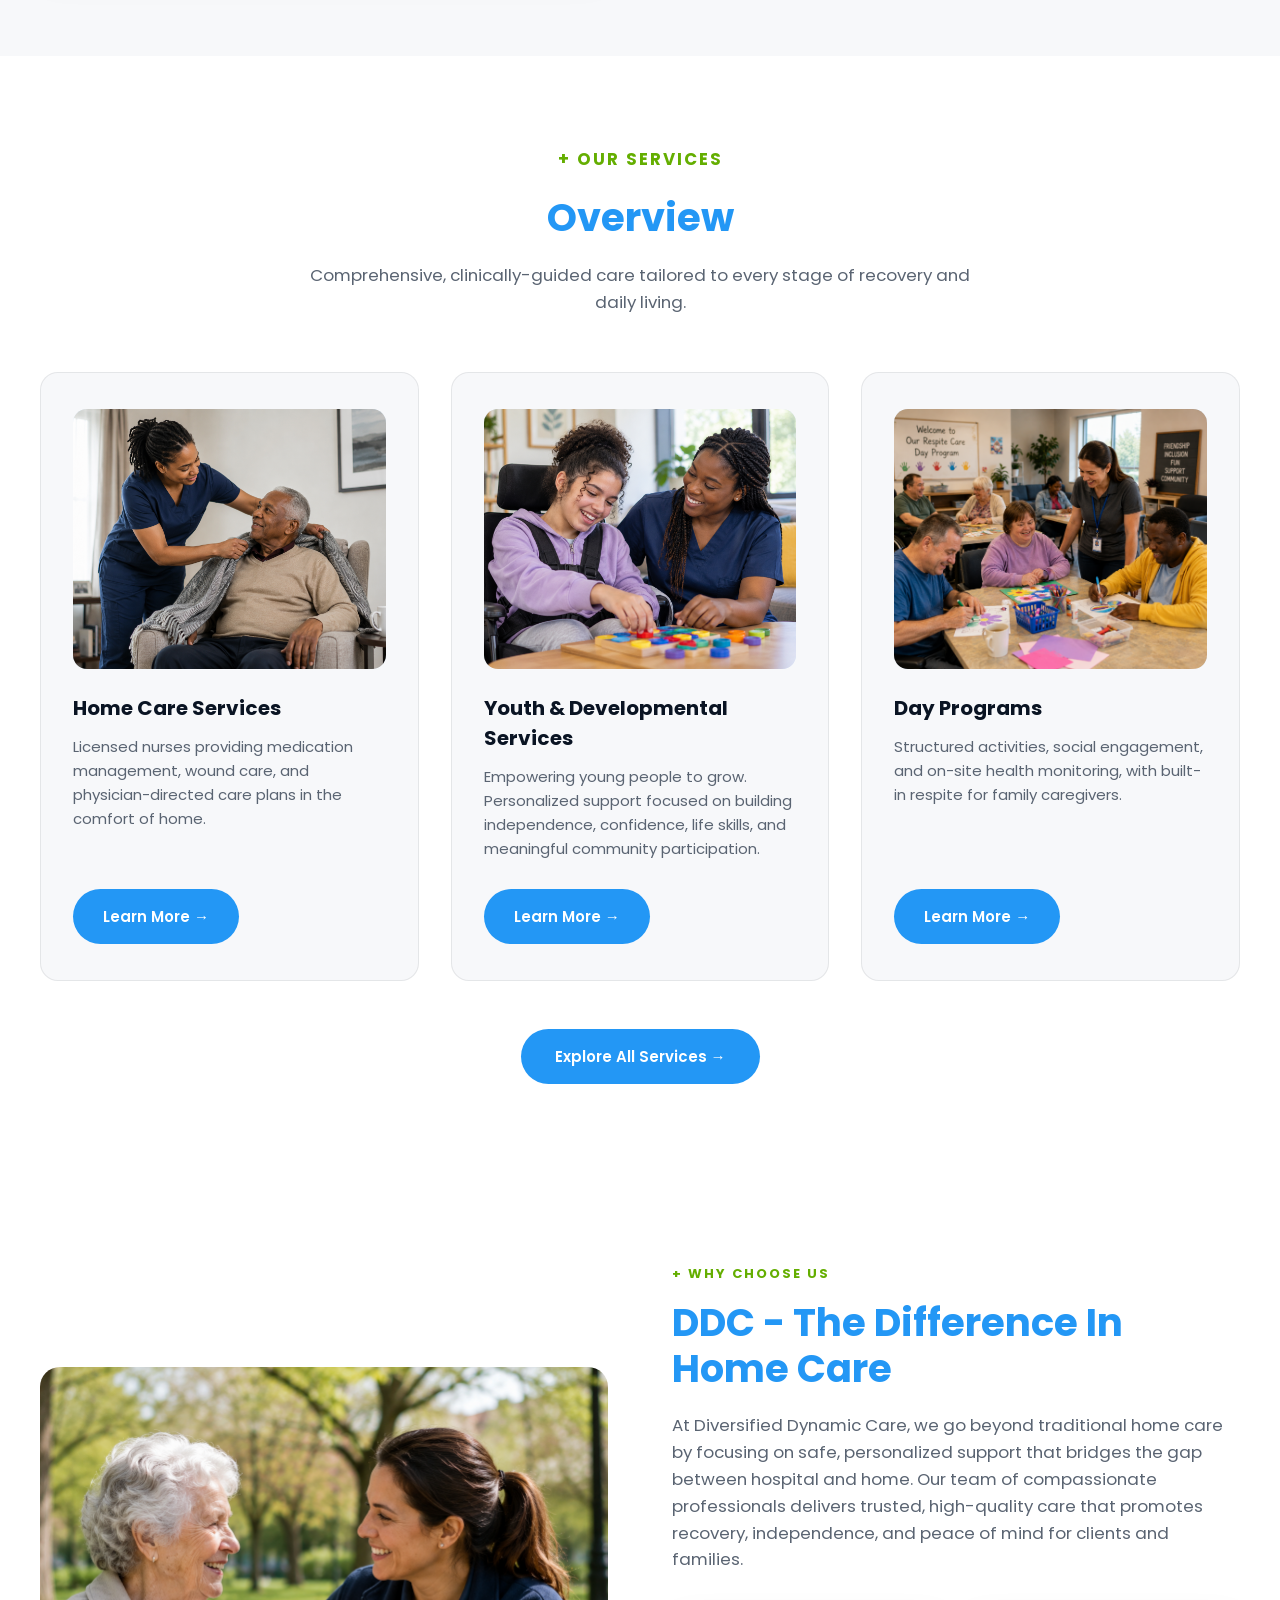
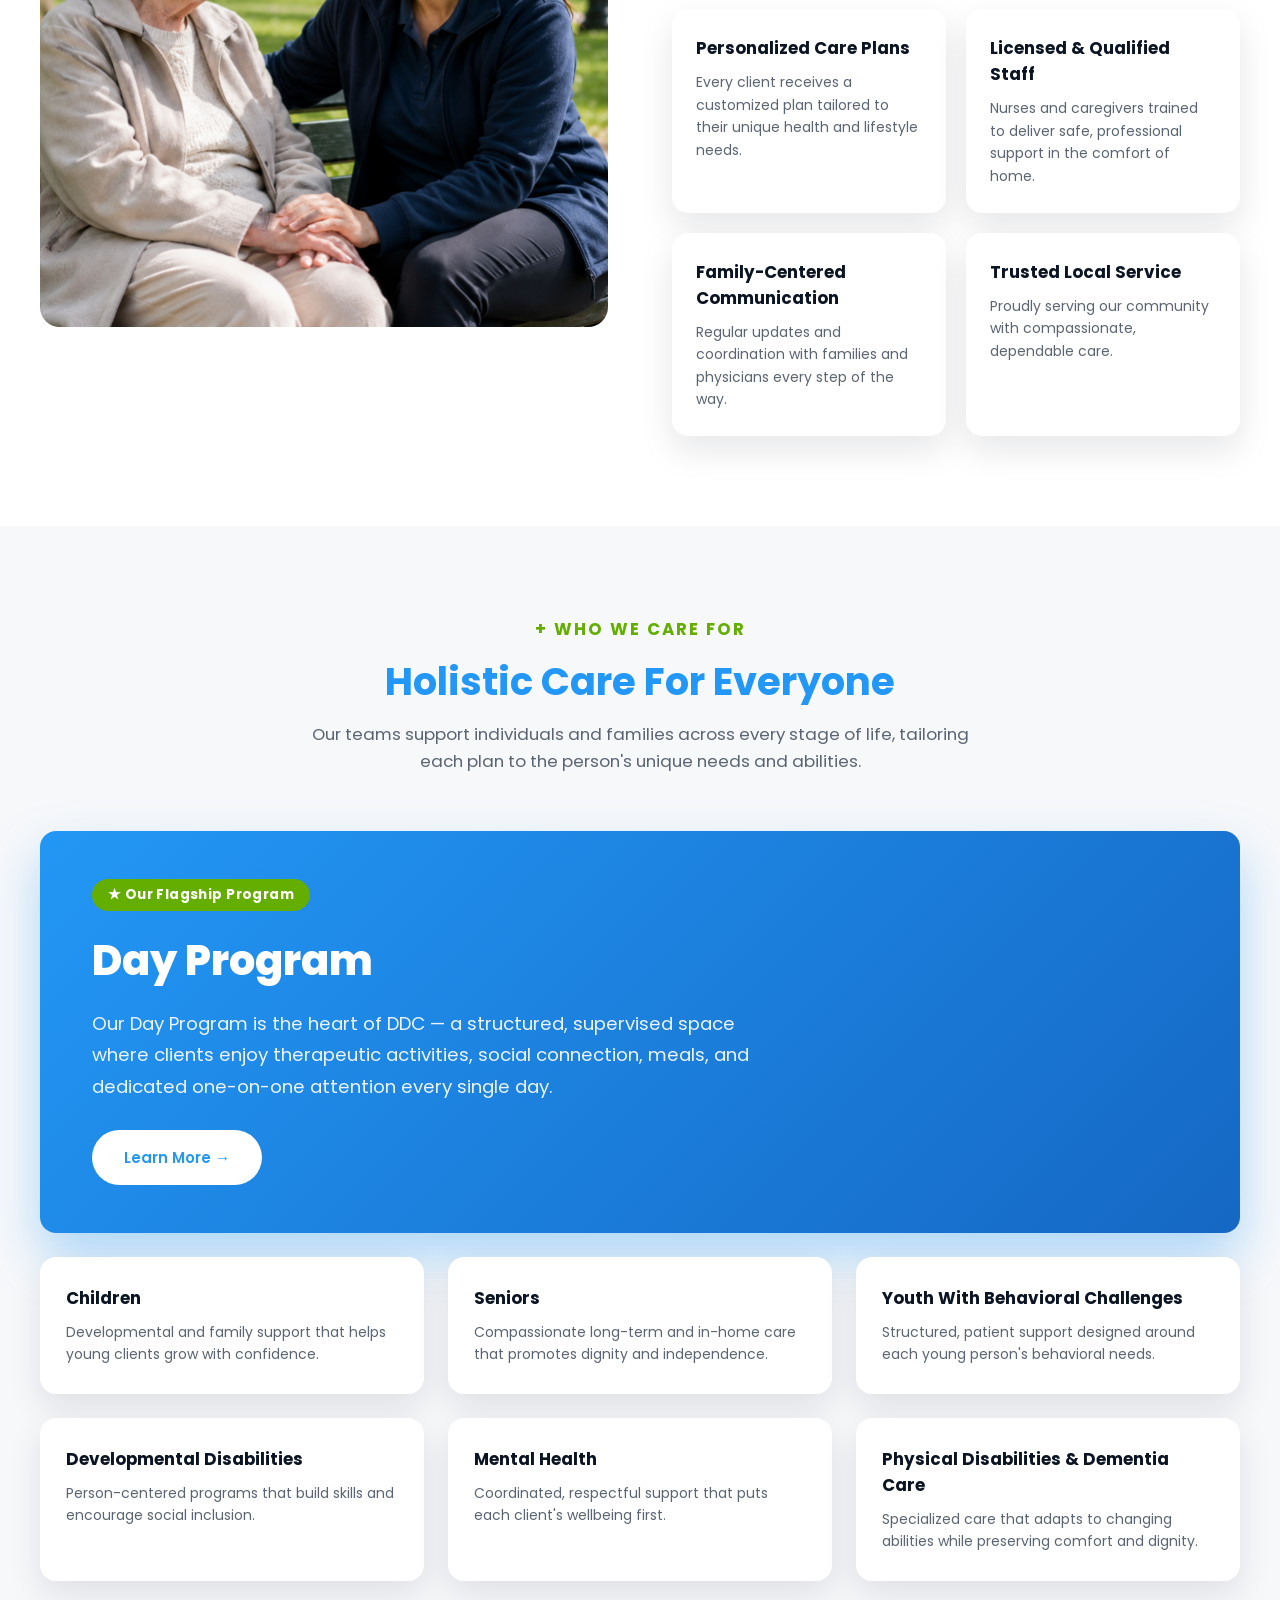
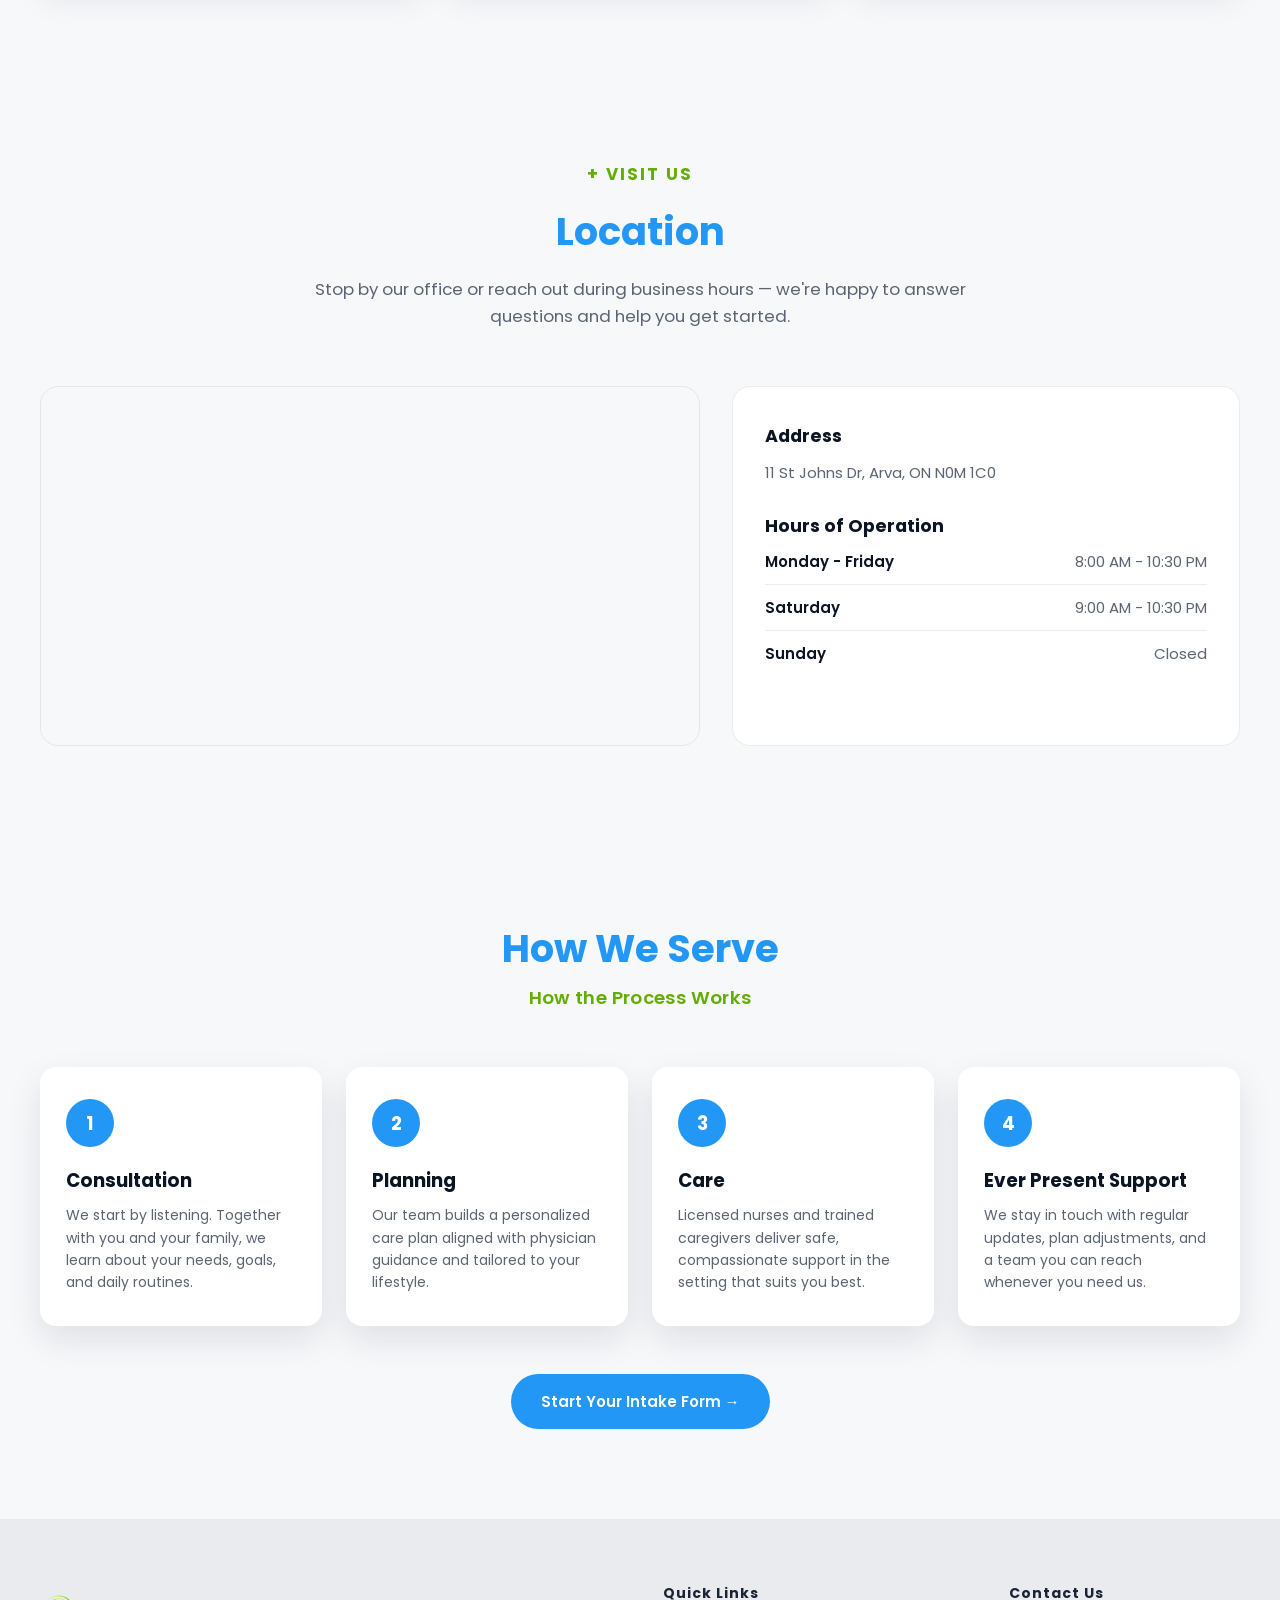
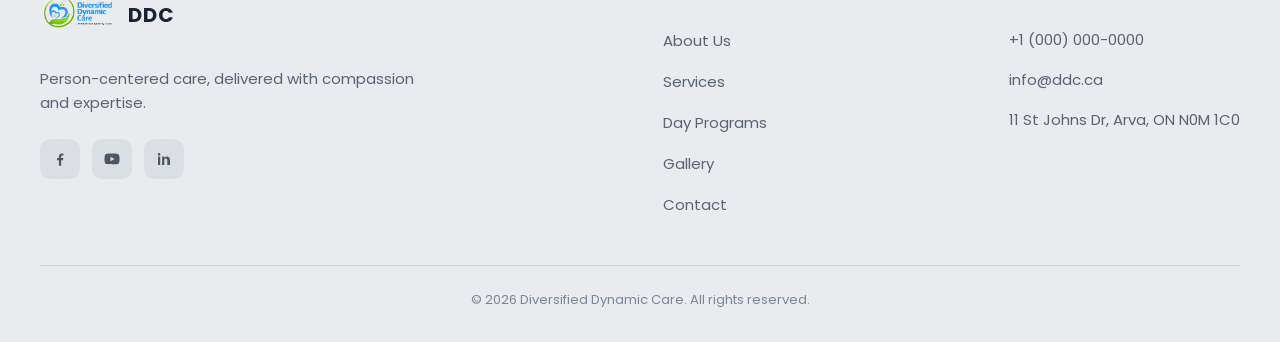
==== commit 2033070c: "Rename Fill Form buttons to Intake Form Co-Authored-By: Claude Sonnet 5 <noreply@anthropic.com>" ====
--- a/index.html
+++ b/index.html
@@ -32,7 +32,7 @@
           <li><a href="#">Gallery</a></li>
           <li><a href="#">Contact</a></li>
         </ul>
-        <a href="pages/IntakeForm.html" class="btn btn-pill">Fill Form</a>
+        <a href="pages/IntakeForm.html" class="btn btn-pill">Intake Form</a>
         <button
           class="nav-toggle"
           aria-label="Toggle navigation"
@@ -244,8 +244,8 @@
           <span class="care-badge">★ Our Flagship Program</span>
           <h3>Day Program</h3>
           <p>
-            Our Adult Day Program is the heart of DDC — a structured, supervised
-            space where clients enjoy therapeutic activities, social connection,
+            Our Day Program is the heart of DDC — a structured, supervised space
+            where clients enjoy therapeutic activities, social connection,
             meals, and dedicated one-on-one attention every single day.
           </p>
           <a href="pages/DayProgram.html" class="btn btn-card-featured"
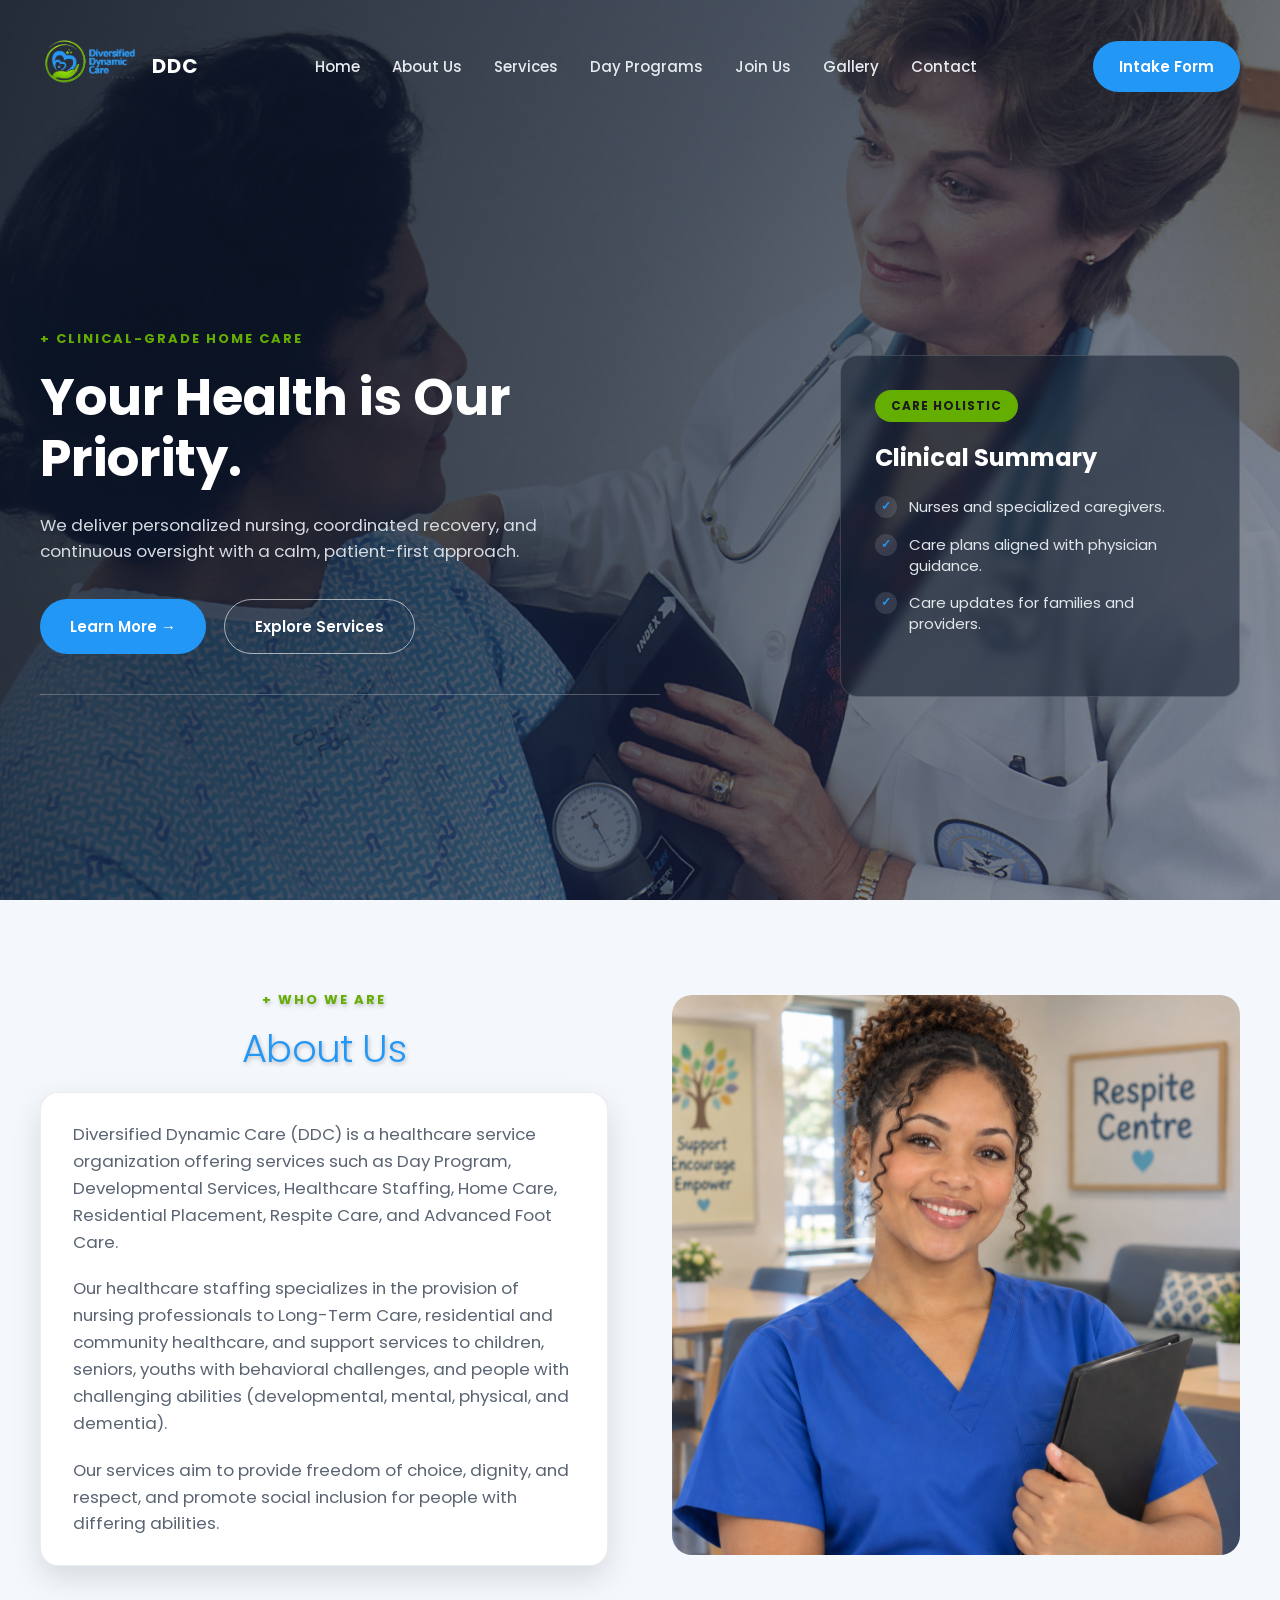
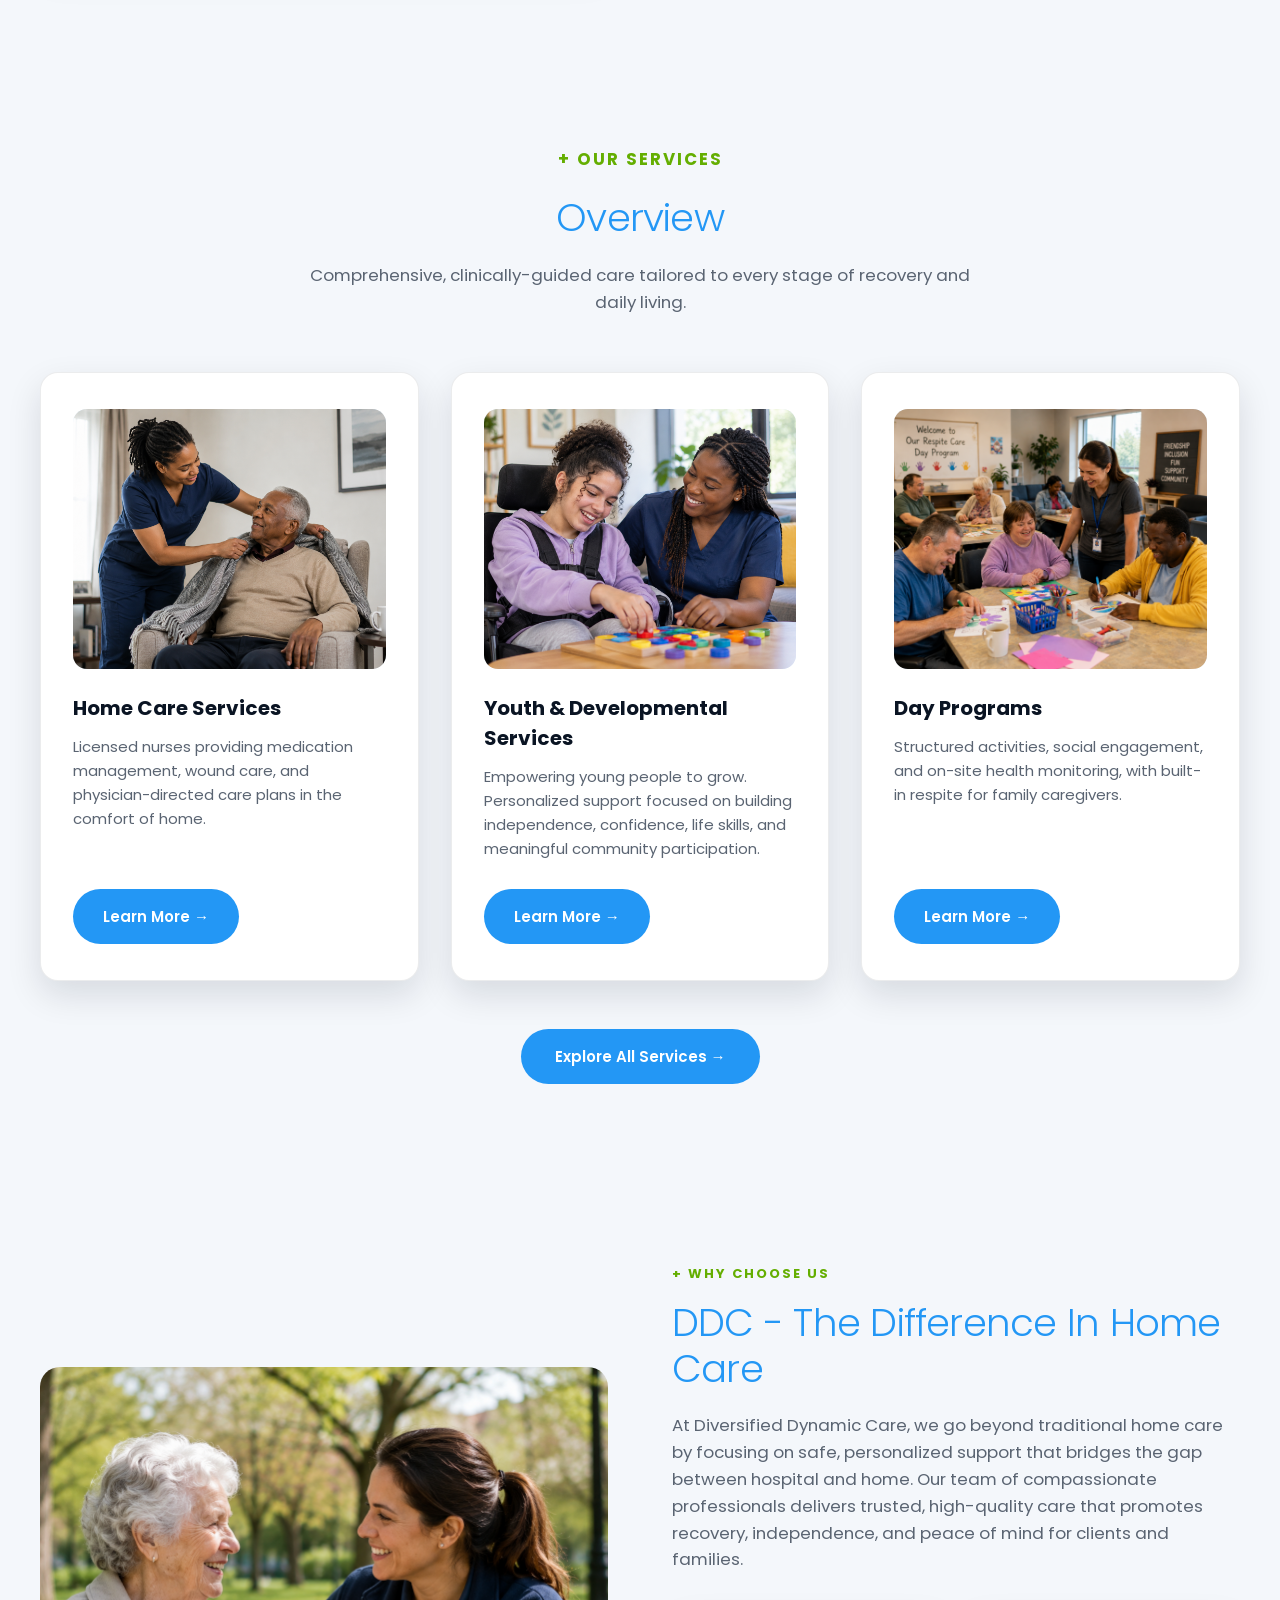
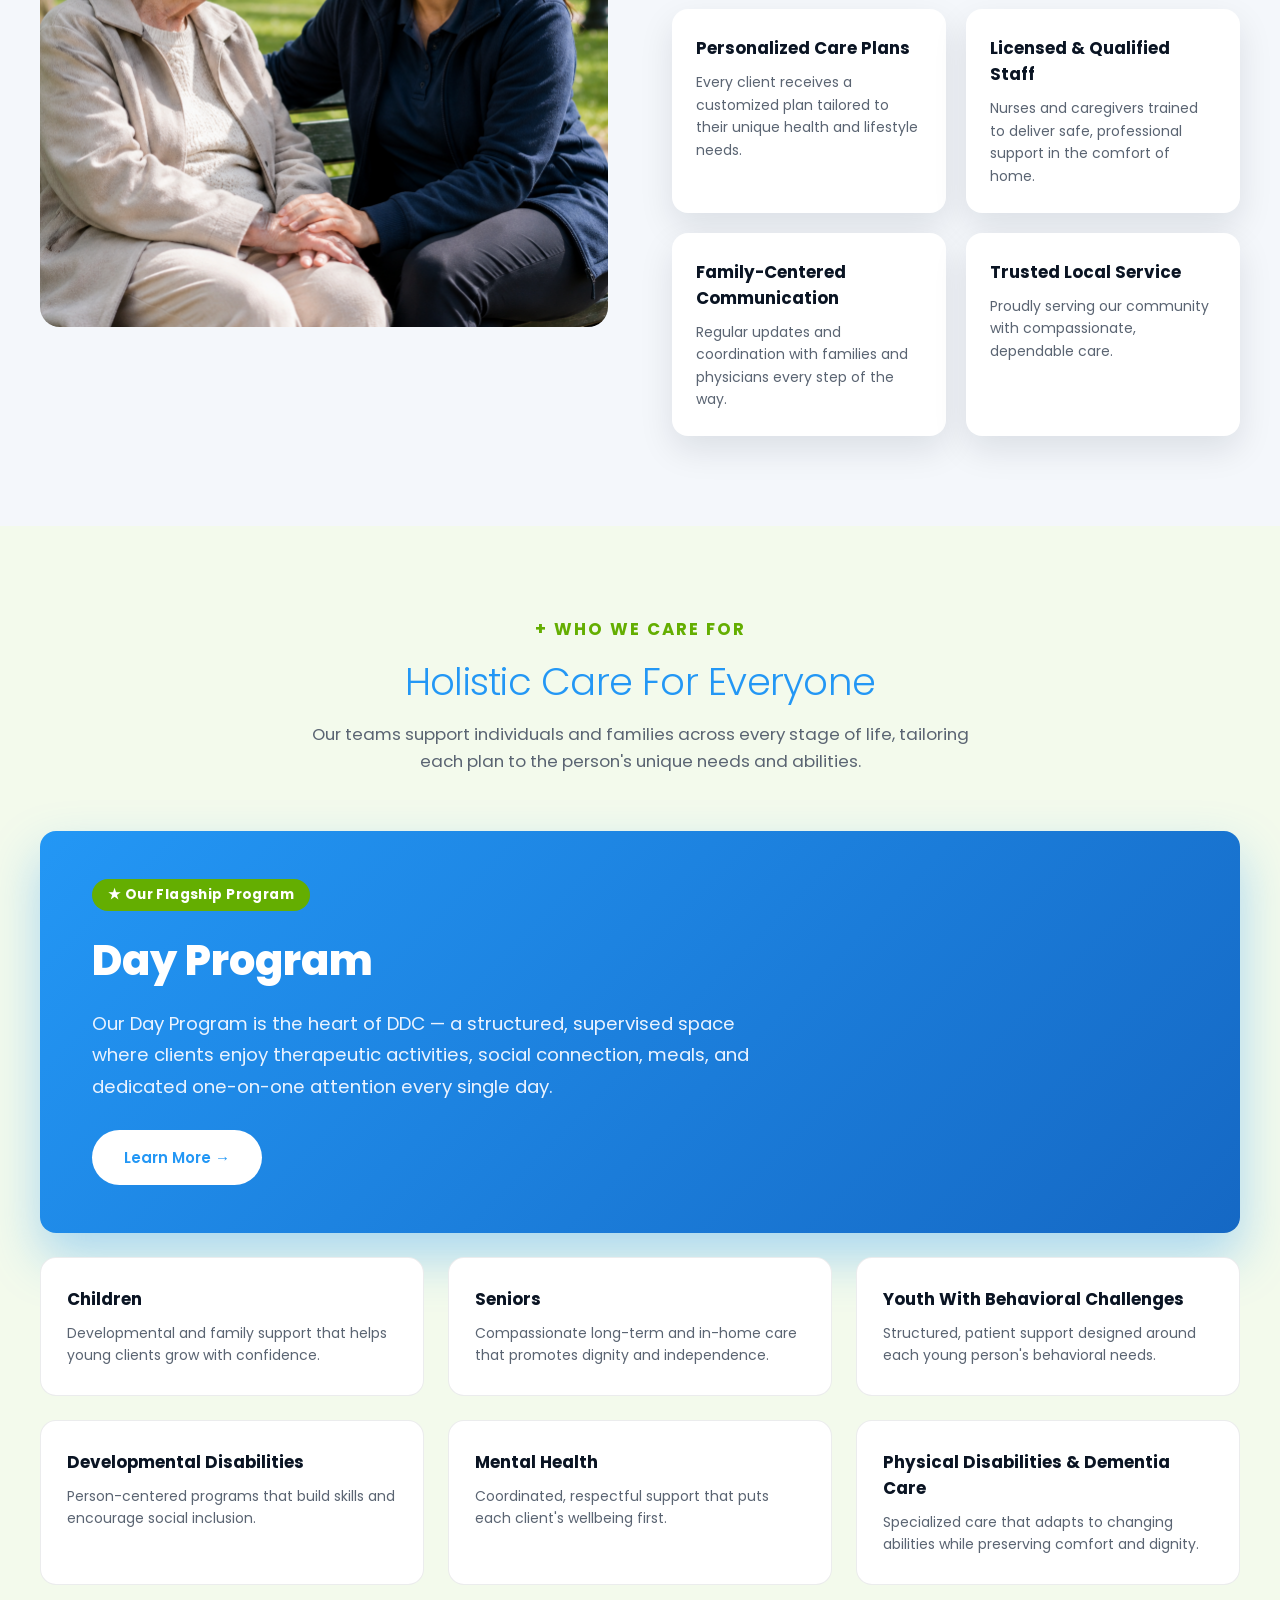
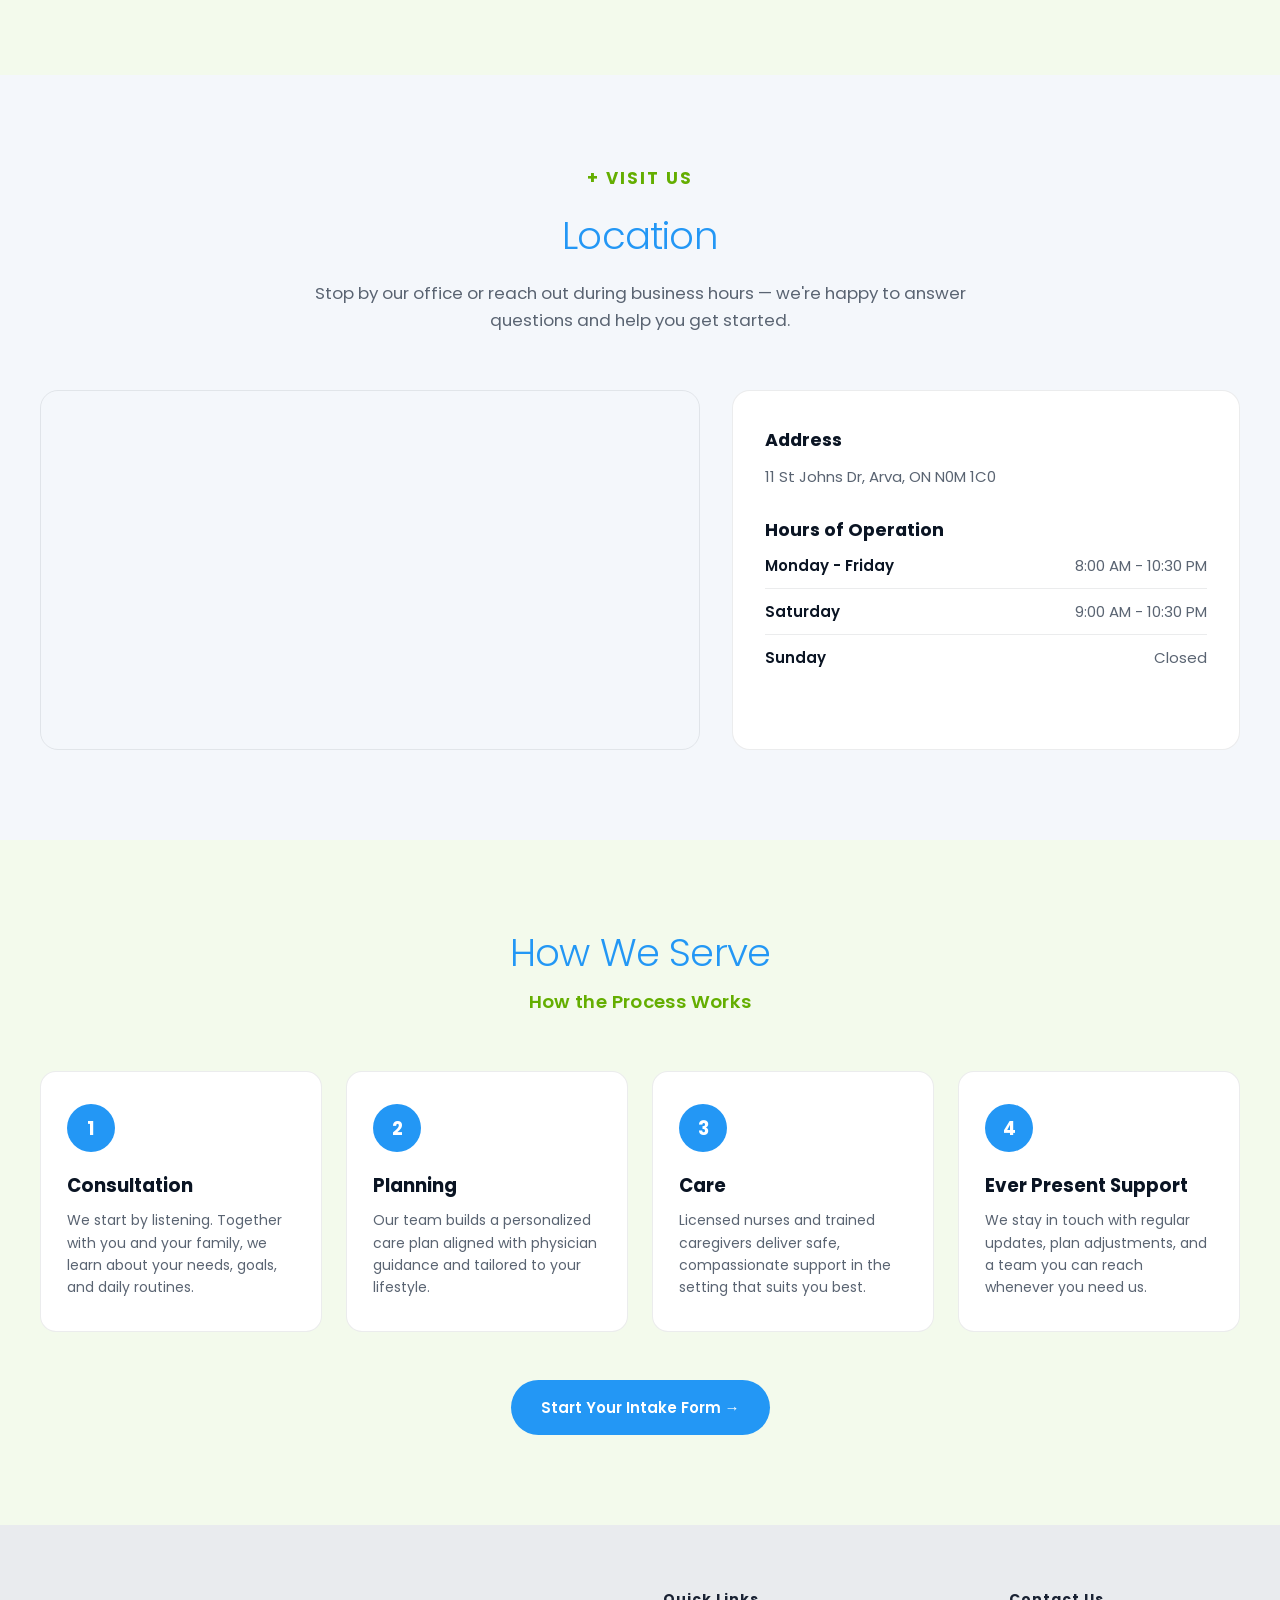
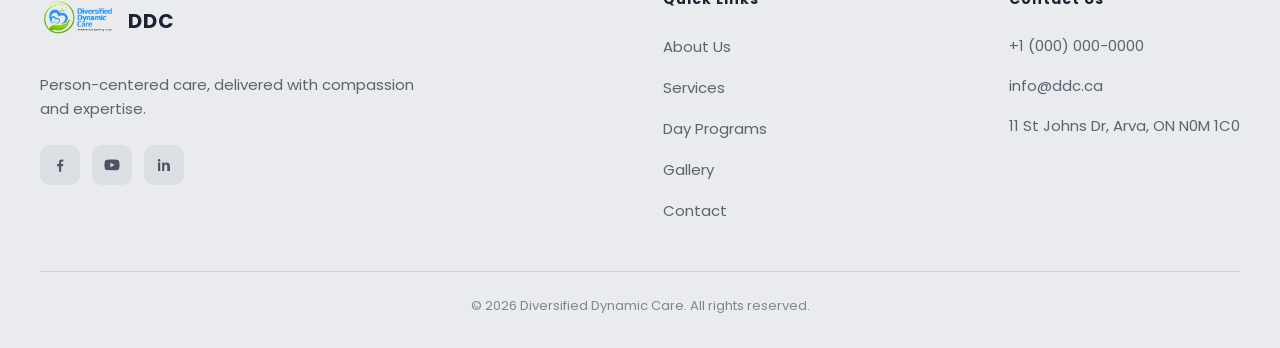
==== commit 836f7007: "Created a new page for Services.html and added links to the services page from the AboutUs.html page" ====
--- a/index.html
+++ b/index.html
@@ -9,7 +9,7 @@
     <link rel="preconnect" href="https://fonts.gstatic.com" crossorigin />
     <link
       rel="stylesheet"
-      href="https://fonts.googleapis.com/css2?family=Poppins:wght@400;500;600;700;800&display=swap"
+      href="https://fonts.googleapis.com/css2?family=Poppins:wght@300;400;500;600;700;800&display=swap"
     />
     <link rel="stylesheet" href="css/style.css" />
   </head>
@@ -26,7 +26,7 @@
         <ul class="nav-links">
           <li><a href="#">Home</a></li>
           <li><a href="pages/AboutUs.html">About Us</a></li>
-          <li><a href="#">Services</a></li>
+          <li><a href="pages/Services.html">Services</a></li>
           <li><a href="#">Day Programs</a></li>
           <li><a href="#">Join Us</a></li>
           <li><a href="#">Gallery</a></li>
@@ -55,7 +55,9 @@
 
           <div class="hero-actions">
             <a href="#" class="btn btn-primary">Learn More →</a>
-            <a href="#" class="btn btn-outline">Explore Services</a>
+            <a href="pages/Services.html" class="btn btn-outline"
+              >Explore Services</a
+            >
           </div>
 
           <hr class="divider" />
@@ -171,7 +173,9 @@
       </div>
 
       <div class="service-summary-exploremore">
-        <a href="#" class="btn btn-primary">Explore All Services →</a>
+        <a href="pages/Services.html" class="btn btn-primary"
+          >Explore All Services →</a
+        >
       </div>
     </section>
 
@@ -432,7 +436,7 @@
           <h3>Quick Links</h3>
           <ul>
             <li><a href="pages/AboutUs.html">About Us</a></li>
-            <li><a href="#">Services</a></li>
+            <li><a href="pages/Services.html">Services</a></li>
             <li><a href="pages/DayProgram.html">Day Programs</a></li>
             <li><a href="#">Gallery</a></li>
             <li><a href="#">Contact</a></li>
--- a/css/style.css
+++ b/css/style.css
@@ -544,7 +544,7 @@
 }
 
 .about-section {
-  background: #f7f8fa;
+  background: #f4f7fb;
   padding: 90px 40px;
 }
 
@@ -574,13 +574,14 @@
   font-family: "Poppins", Arial, Helvetica, sans-serif;
   color: rgb(35, 151, 245);
   font-size: 2.4rem;
-  font-weight: 700;
+  font-weight: 300;
+  letter-spacing: -0.02em;
   line-height: 1.2;
   margin-bottom: 20px;
 }
 
 .about-text-card {
-  background: #f7f8fa;
+  background: #fff;
   border: 1px solid rgba(10, 20, 35, 0.08);
   border-radius: 18px;
   padding: 28px 32px;
@@ -627,7 +628,7 @@
 }
 
 .why-choose-section {
-  background: #fff;
+  background: #f4f7fb;
   padding: 90px 40px;
 }
 
@@ -655,7 +656,8 @@
   font-family: "Poppins", Arial, Helvetica, sans-serif;
   color: rgb(35, 151, 245);
   font-size: 2.4rem;
-  font-weight: 700;
+  font-weight: 300;
+  letter-spacing: -0.02em;
   line-height: 1.2;
   margin-bottom: 20px;
 }
@@ -716,7 +718,7 @@
 }
 
 .who-we-care-section {
-  background: #f7f8fa;
+  background: #f3faec;
   padding: 90px 40px;
 }
 
@@ -735,7 +737,8 @@
   font-family: "Poppins", Arial, Helvetica, sans-serif;
   color: rgb(35, 151, 245);
   font-size: 2.4rem;
-  font-weight: 700;
+  font-weight: 300;
+  letter-spacing: -0.02em;
   line-height: 1.2;
   margin-bottom: 16px;
 }
@@ -756,9 +759,9 @@
 
 .care-card {
   background: #fff;
+  border: 1px solid rgba(10, 20, 35, 0.08);
   border-radius: 16px;
   padding: 28px 26px;
-  box-shadow: 0 14px 34px rgba(10, 20, 35, 0.1);
   transition:
     transform 0.25s ease,
     box-shadow 0.25s ease;
@@ -785,6 +788,7 @@
 .care-card--featured {
   grid-column: 1 / -1;
   background: linear-gradient(135deg, rgb(35, 151, 245), #1568c4);
+  border: none;
   padding: 48px 52px;
   box-shadow: 0 24px 50px rgba(35, 151, 245, 0.35);
 }
@@ -869,7 +873,7 @@
 }
 
 .location-section {
-  background: #f7f8fa;
+  background: #f4f7fb;
   padding: 90px 40px;
 }
 
@@ -888,7 +892,8 @@
   font-family: "Poppins", Arial, Helvetica, sans-serif;
   color: rgb(35, 151, 245);
   font-size: 2.4rem;
-  font-weight: 700;
+  font-weight: 300;
+  letter-spacing: -0.02em;
   margin-bottom: 16px;
 }
 
@@ -977,7 +982,7 @@
 }
 
 .services-summary {
-  background: #fff;
+  background: #f4f7fb;
   padding: 90px 40px;
 }
 
@@ -996,7 +1001,8 @@
   font-family: "Poppins", Arial, Helvetica, sans-serif;
   color: rgb(35, 151, 245);
   font-size: 2.4rem;
-  font-weight: 700;
+  font-weight: 300;
+  letter-spacing: -0.02em;
   margin-bottom: 16px;
 }
 
@@ -1018,10 +1024,11 @@
   display: flex;
   flex-direction: column;
   align-items: flex-start;
-  background: #f7f8fa;
+  background: #fff;
   border: 1px solid rgba(10, 20, 35, 0.08);
   border-radius: 18px;
   padding: 36px 32px;
+  box-shadow: 0 14px 34px rgba(10, 20, 35, 0.12);
 }
 
 .service-icon {
@@ -1102,7 +1109,7 @@
 }
 
 .process-section {
-  background: #f7f8fa;
+  background: #f3faec;
   padding: 90px 40px;
 }
 
@@ -1116,7 +1123,8 @@
   font-family: "Poppins", Arial, Helvetica, sans-serif;
   color: rgb(35, 151, 245);
   font-size: 2.4rem;
-  font-weight: 700;
+  font-weight: 300;
+  letter-spacing: -0.02em;
   line-height: 1.2;
   margin-bottom: 12px;
 }
@@ -1138,9 +1146,9 @@
 
 .process-card {
   background: #fff;
+  border: 1px solid rgba(10, 20, 35, 0.08);
   border-radius: 16px;
   padding: 32px 26px;
-  box-shadow: 0 14px 34px rgba(10, 20, 35, 0.1);
   transition:
     transform 0.25s ease,
     box-shadow 0.25s ease;
